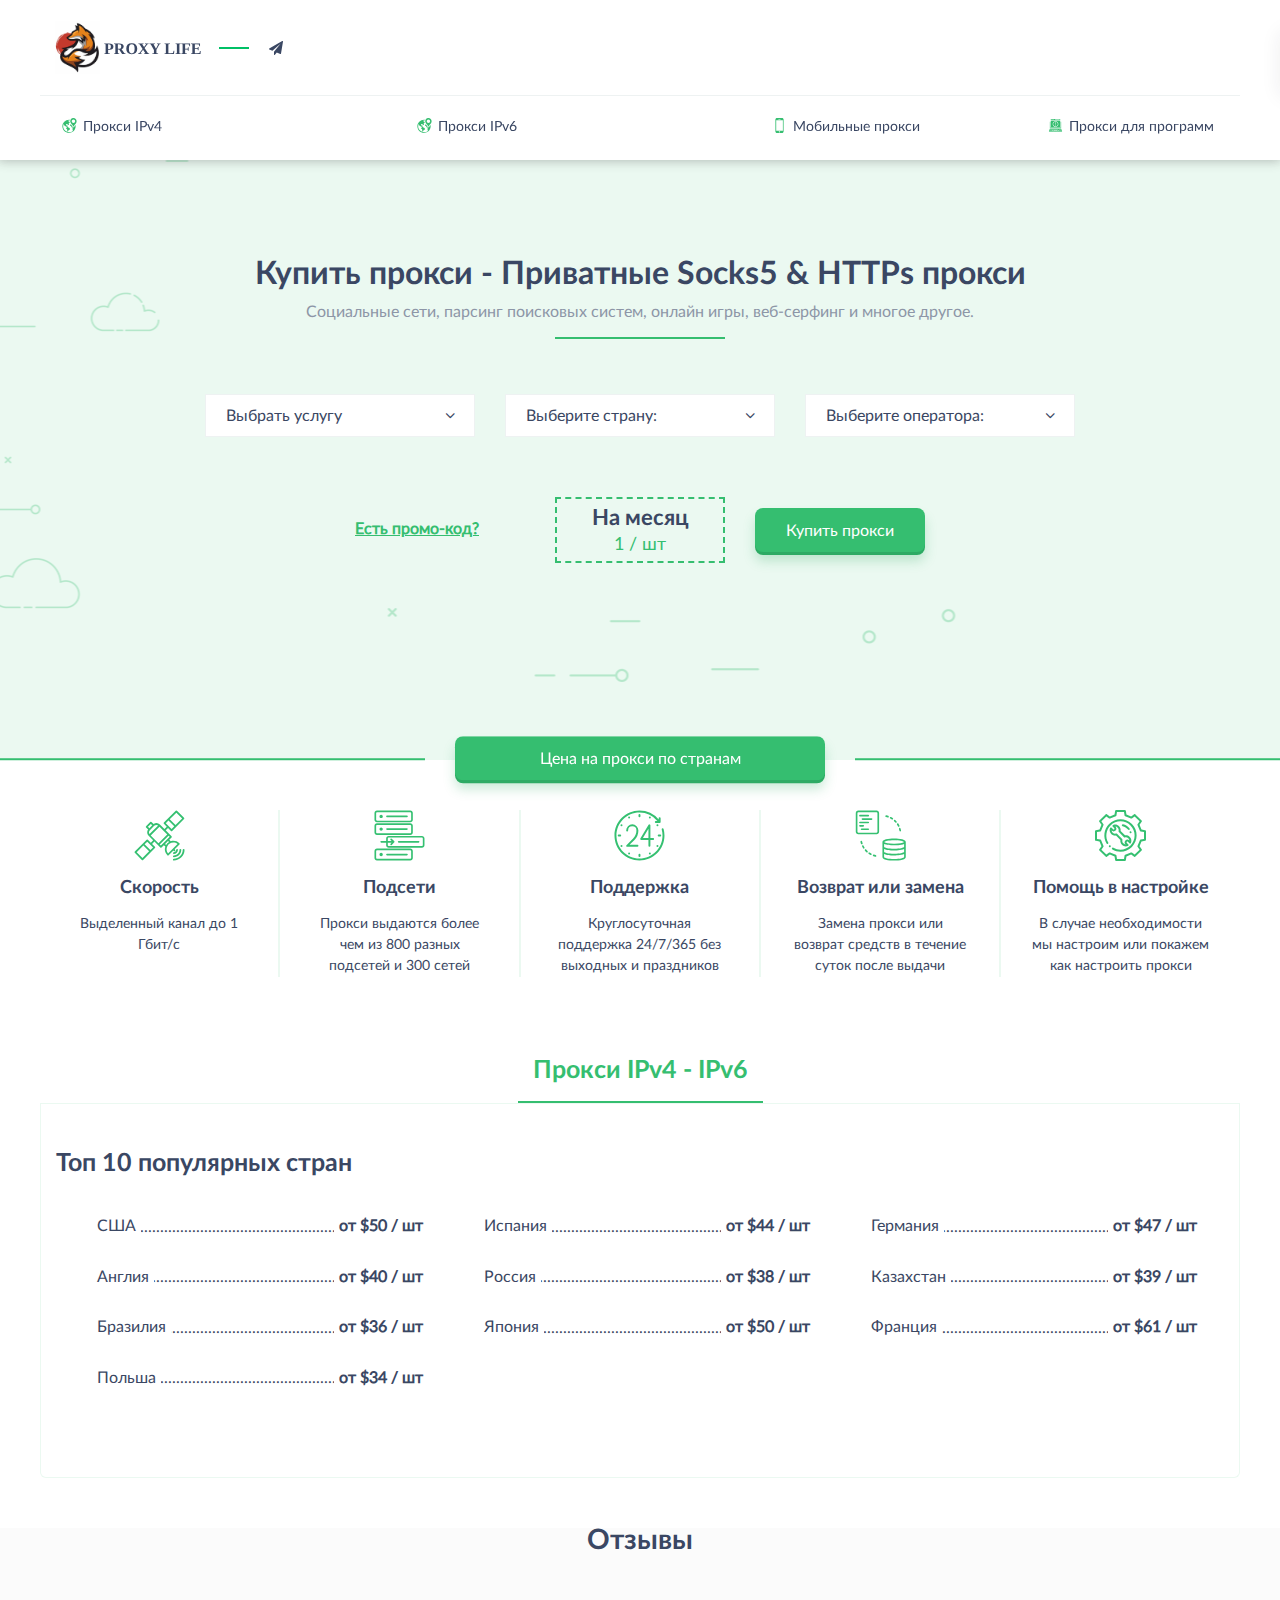
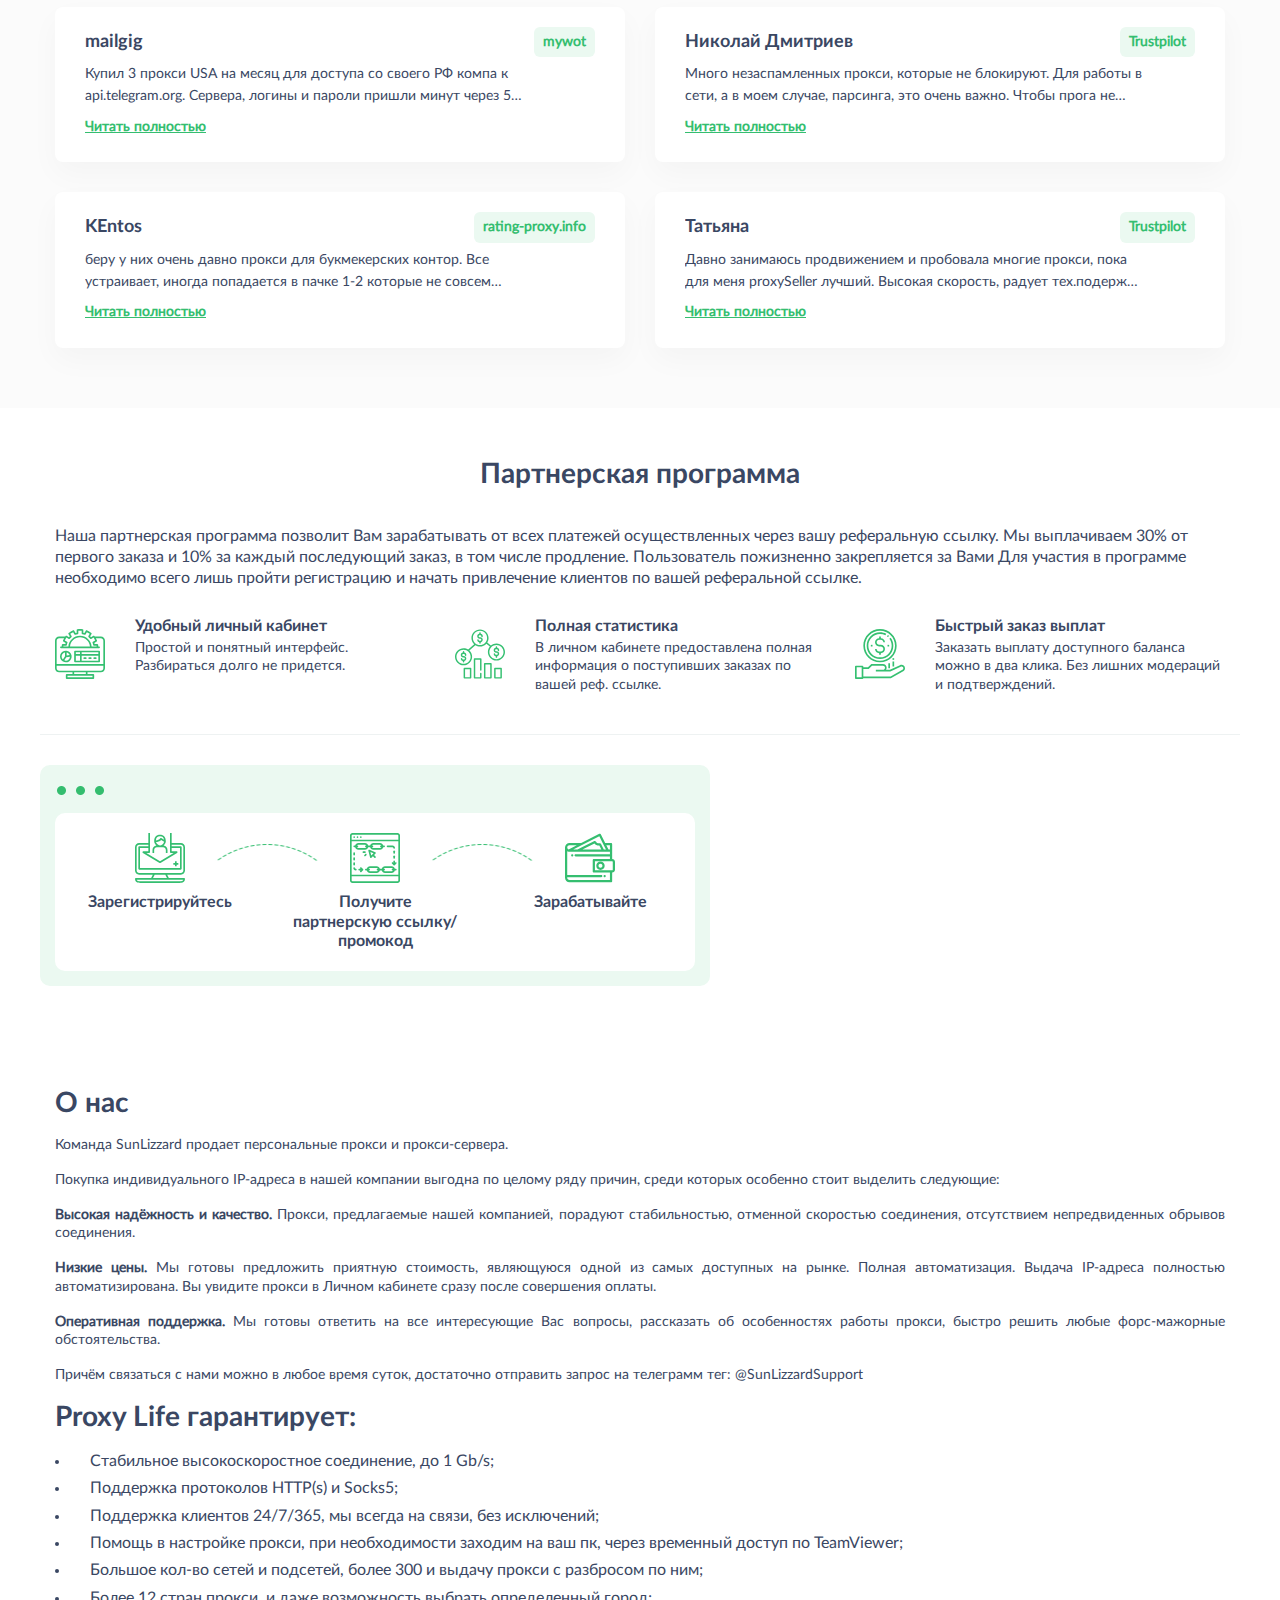
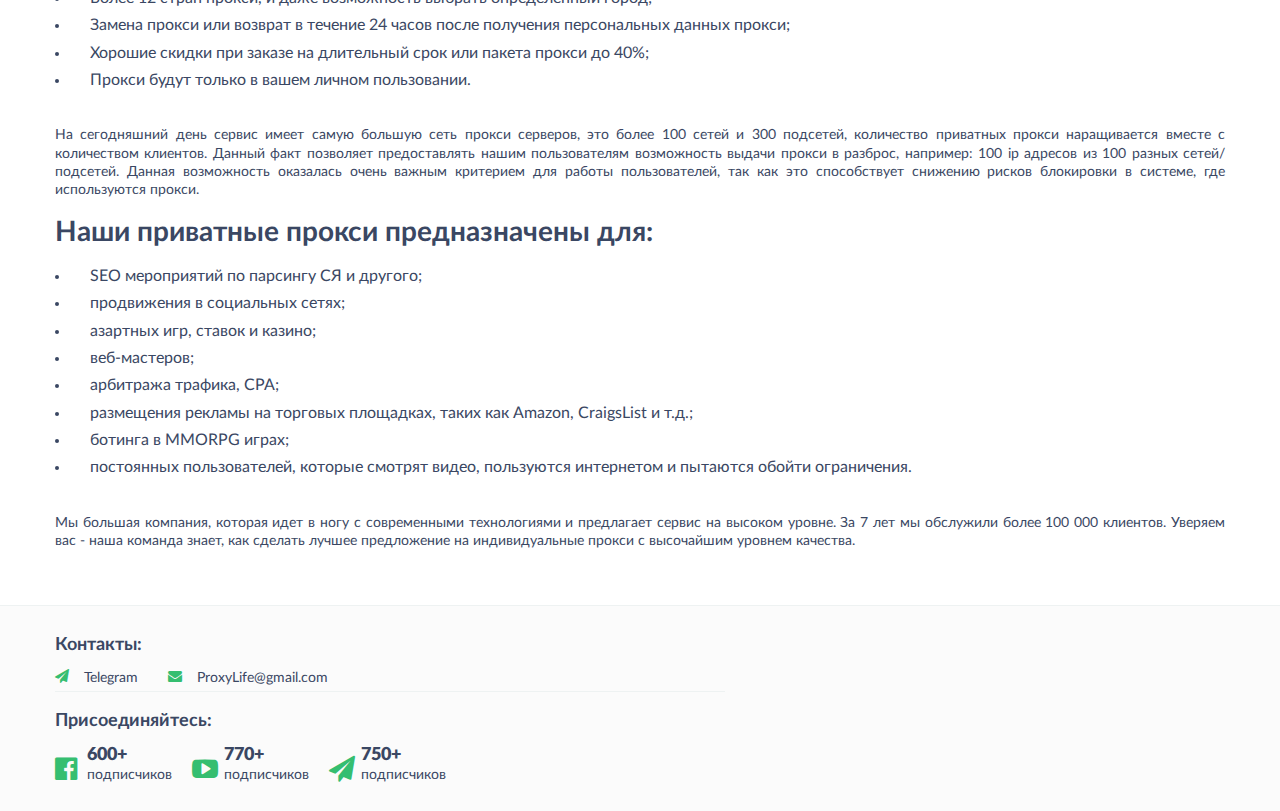
==== index.html @ 0d3d10ea "initial commit" ====
<!DOCTYPE html>
<html class="no-js bx-core bx-win bx-no-touch bx-no-retina bx-chrome" lang="ru">


<!-- Mirrored from proxylife.ml/ by HTTrack Website Copier/3.x [XR&CO'2014], Thu, 23 Feb 2023 14:27:53 GMT -->
<!-- Added by HTTrack --><meta http-equiv="content-type" content="text/html;charset=UTF-8" /><!-- /Added by HTTrack -->
<head>
    <meta charset="UTF-8" />
    <title>Proxy Life</title>
    <!-- Bootstrap v3.3.4 Grid Styles -->
    <style>
        html {
            font-family: sans-serif;
            -ms-text-size-adjust: 100%;
            -webkit-text-size-adjust: 100%
        }

        body {
            margin: 0
        }

        article,
        aside,
        details,
        figcaption,
        figure,
        footer,
        header,
        hgroup,
        main,
        menu,
        nav,
        section,
        summary {
            display: block
        }

        audio,
        canvas,
        progress,
        video {
            display: inline-block;
            vertical-align: baseline
        }

        audio:not([controls]) {
            display: none;
            height: 0
        }

        [hidden],
        template {
            display: none
        }

        a {
            background-color: transparent
        }

        a:active,
        a:hover {
            outline: 0
        }

        abbr[title] {
            border-bottom: 1px dotted
        }

        b,
        strong {
            font-weight: 700
        }

        dfn {
            font-style: italic
        }

        h1 {
            font-size: 2em;
            margin: .67em 0
        }

        mark {
            background: #ff0;
            color: #000
        }

        small {
            font-size: 80%
        }

        sub,
        sup {
            font-size: 75%;
            line-height: 0;
            position: relative;
            vertical-align: baseline
        }

        sup {
            top: -.5em
        }

        sub {
            bottom: -.25em
        }

        img {
            border: 0
        }

        svg:not(:root) {
            overflow: hidden
        }

        figure {
            margin: 1em 40px
        }

        hr {
            -moz-box-sizing: content-box;
            -webkit-box-sizing: content-box;
            box-sizing: content-box;
            height: 0
        }

        pre {
            overflow: auto
        }

        code,
        kbd,
        pre,
        samp {
            font-family: monospace, monospace;
            font-size: 1em
        }

        button,
        input,
        optgroup,
        select,
        textarea {
            color: inherit;
            font: inherit;
            margin: 0
        }

        button {
            overflow: visible
        }

        button,
        select {
            text-transform: none
        }

        button,
        html input[type=button],
        input[type=reset],
        input[type=submit] {
            -webkit-appearance: button;
            cursor: pointer
        }

        button[disabled],
        html input[disabled] {
            cursor: default
        }

        button::-moz-focus-inner,
        input::-moz-focus-inner {
            border: 0;
            padding: 0
        }

        input {
            line-height: normal
        }

        input[type=checkbox],
        input[type=radio] {
            -webkit-box-sizing: border-box;
            -moz-box-sizing: border-box;
            box-sizing: border-box;
            padding: 0
        }

        input[type=number]::-webkit-inner-spin-button,
        input[type=number]::-webkit-outer-spin-button {
            height: auto
        }

        input[type=search] {
            -webkit-appearance: textfield;
            -moz-box-sizing: content-box;
            -webkit-box-sizing: content-box;
            box-sizing: content-box
        }

        input[type=search]::-webkit-search-cancel-button,
        input[type=search]::-webkit-search-decoration {
            -webkit-appearance: none
        }

        fieldset {
            border: 1px solid silver;
            margin: 0 2px;
            padding: .35em .625em .75em
        }

        legend {
            border: 0;
            padding: 0
        }

        textarea {
            overflow: auto
        }

        optgroup {
            font-weight: 700
        }

        table {
            border-collapse: collapse;
            border-spacing: 0
        }

        td,
        th {
            padding: 0
        }

        * {
            -webkit-box-sizing: border-box;
            -moz-box-sizing: border-box;
            box-sizing: border-box
        }

        :after,
        :before {
            -webkit-box-sizing: border-box;
            -moz-box-sizing: border-box;
            box-sizing: border-box
        }

        html {
            font-size: 10px;
            -webkit-tap-highlight-color: transparent
        }

        body {
            font-family: "Helvetica Neue", Helvetica, Arial, sans-serif;
            font-size: 14px;
            line-height: 1.42857143;
            color: #333;
            background-color: #fff
        }

        button,
        input,
        select,
        textarea {
            font-family: inherit;
            font-size: inherit;
            line-height: inherit
        }

        a {
            color: #337ab7;
            text-decoration: none
        }

        a:focus,
        a:hover {
            color: #23527c;
            text-decoration: underline
        }

        a:focus {
            outline: thin dotted;
            outline: 5px auto -webkit-focus-ring-color;
            outline-offset: -2px
        }

        figure {
            margin: 0
        }

        img {
            vertical-align: middle
        }

        .img-responsive {
            display: block;
            max-width: 100%;
            height: auto
        }

        .img-rounded {
            border-radius: 6px
        }

        .img-thumbnail {
            padding: 4px;
            line-height: 1.42857143;
            background-color: #fff;
            border: 1px solid #ddd;
            border-radius: 4px;
            -webkit-transition: all .2s ease-in-out;
            -o-transition: all .2s ease-in-out;
            transition: all .2s ease-in-out;
            display: inline-block;
            max-width: 100%;
            height: auto
        }

        .img-circle {
            border-radius: 50%
        }

        hr {
            margin-top: 20px;
            margin-bottom: 20px;
            border: 0;
            border-top: 1px solid #eee
        }

        .sr-only {
            position: absolute;
            width: 1px;
            height: 1px;
            margin: -1px;
            padding: 0;
            overflow: hidden;
            clip: rect(0, 0, 0, 0);
            border: 0
        }

        .sr-only-focusable:active,
        .sr-only-focusable:focus {
            position: static;
            width: auto;
            height: auto;
            margin: 0;
            overflow: visible;
            clip: auto
        }

        [role=button] {
            cursor: pointer
        }

        .container {
            margin-right: auto;
            margin-left: auto;
            padding-left: 15px;
            padding-right: 15px
        }

        @media (min-width:768px) {
            .container {
                width: 750px
            }
        }

        @media (min-width:992px) {
            .container {
                width: 970px
            }
        }

        @media (min-width:1200px) {
            .container {
                width: 1170px
            }
        }

        .container-fluid {
            margin-right: auto;
            margin-left: auto;
            padding-left: 15px;
            padding-right: 15px
        }

        .row {
            margin-left: -15px;
            margin-right: -15px
        }

        .col-lg-1,
        .col-lg-10,
        .col-lg-11,
        .col-lg-12,
        .col-lg-2,
        .col-lg-3,
        .col-lg-4,
        .col-lg-5,
        .col-lg-6,
        .col-lg-7,
        .col-lg-8,
        .col-lg-9,
        .col-md-1,
        .col-md-10,
        .col-md-11,
        .col-md-12,
        .col-md-2,
        .col-md-3,
        .col-md-4,
        .col-md-5,
        .col-md-6,
        .col-md-7,
        .col-md-8,
        .col-md-9,
        .col-sm-1,
        .col-sm-10,
        .col-sm-11,
        .col-sm-12,
        .col-sm-2,
        .col-sm-3,
        .col-sm-4,
        .col-sm-5,
        .col-sm-6,
        .col-sm-7,
        .col-sm-8,
        .col-sm-9,
        .col-xs-1,
        .col-xs-10,
        .col-xs-11,
        .col-xs-12,
        .col-xs-2,
        .col-xs-3,
        .col-xs-4,
        .col-xs-5,
        .col-xs-6,
        .col-xs-7,
        .col-xs-8,
        .col-xs-9 {
            position: relative;
            min-height: 1px;
            padding-left: 15px;
            padding-right: 15px
        }

        .col-xs-1,
        .col-xs-10,
        .col-xs-11,
        .col-xs-12,
        .col-xs-2,
        .col-xs-3,
        .col-xs-4,
        .col-xs-5,
        .col-xs-6,
        .col-xs-7,
        .col-xs-8,
        .col-xs-9 {
            float: left
        }

        .col-xs-12 {
            width: 100%
        }

        .col-xs-11 {
            width: 91.66666667%
        }

        .col-xs-10 {
            width: 83.33333333%
        }

        .col-xs-9 {
            width: 75%
        }

        .col-xs-8 {
            width: 66.66666667%
        }

        .col-xs-7 {
            width: 58.33333333%
        }

        .col-xs-6 {
            width: 50%
        }

        .col-xs-5 {
            width: 41.66666667%
        }

        .col-xs-4 {
            width: 33.33333333%
        }

        .col-xs-3 {
            width: 25%
        }

        .col-xs-2 {
            width: 16.66666667%
        }

        .col-xs-1 {
            width: 8.33333333%
        }

        .col-xs-pull-12 {
            right: 100%
        }

        .col-xs-pull-11 {
            right: 91.66666667%
        }

        .col-xs-pull-10 {
            right: 83.33333333%
        }

        .col-xs-pull-9 {
            right: 75%
        }

        .col-xs-pull-8 {
            right: 66.66666667%
        }

        .col-xs-pull-7 {
            right: 58.33333333%
        }

        .col-xs-pull-6 {
            right: 50%
        }

        .col-xs-pull-5 {
            right: 41.66666667%
        }

        .col-xs-pull-4 {
            right: 33.33333333%
        }

        .col-xs-pull-3 {
            right: 25%
        }

        .col-xs-pull-2 {
            right: 16.66666667%
        }

        .col-xs-pull-1 {
            right: 8.33333333%
        }

        .col-xs-pull-0 {
            right: auto
        }

        .col-xs-push-12 {
            left: 100%
        }

        .col-xs-push-11 {
            left: 91.66666667%
        }

        .col-xs-push-10 {
            left: 83.33333333%
        }

        .col-xs-push-9 {
            left: 75%
        }

        .col-xs-push-8 {
            left: 66.66666667%
        }

        .col-xs-push-7 {
            left: 58.33333333%
        }

        .col-xs-push-6 {
            left: 50%
        }

        .col-xs-push-5 {
            left: 41.66666667%
        }

        .col-xs-push-4 {
            left: 33.33333333%
        }

        .col-xs-push-3 {
            left: 25%
        }

        .col-xs-push-2 {
            left: 16.66666667%
        }

        .col-xs-push-1 {
            left: 8.33333333%
        }

        .col-xs-push-0 {
            left: auto
        }

        .col-xs-offset-12 {
            margin-left: 100%
        }

        .col-xs-offset-11 {
            margin-left: 91.66666667%
        }

        .col-xs-offset-10 {
            margin-left: 83.33333333%
        }

        .col-xs-offset-9 {
            margin-left: 75%
        }

        .col-xs-offset-8 {
            margin-left: 66.66666667%
        }

        .col-xs-offset-7 {
            margin-left: 58.33333333%
        }

        .col-xs-offset-6 {
            margin-left: 50%
        }

        .col-xs-offset-5 {
            margin-left: 41.66666667%
        }

        .col-xs-offset-4 {
            margin-left: 33.33333333%
        }

        .col-xs-offset-3 {
            margin-left: 25%
        }

        .col-xs-offset-2 {
            margin-left: 16.66666667%
        }

        .col-xs-offset-1 {
            margin-left: 8.33333333%
        }

        .col-xs-offset-0 {
            margin-left: 0
        }

        @media (min-width:768px) {

            .col-sm-1,
            .col-sm-10,
            .col-sm-11,
            .col-sm-12,
            .col-sm-2,
            .col-sm-3,
            .col-sm-4,
            .col-sm-5,
            .col-sm-6,
            .col-sm-7,
            .col-sm-8,
            .col-sm-9 {
                float: left
            }

            .col-sm-12 {
                width: 100%
            }

            .col-sm-11 {
                width: 91.66666667%
            }

            .col-sm-10 {
                width: 83.33333333%
            }

            .col-sm-9 {
                width: 75%
            }

            .col-sm-8 {
                width: 66.66666667%
            }

            .col-sm-7 {
                width: 58.33333333%
            }

            .col-sm-6 {
                width: 50%
            }

            .col-sm-5 {
                width: 41.66666667%
            }

            .col-sm-4 {
                width: 33.33333333%
            }

            .col-sm-3 {
                width: 25%
            }

            .col-sm-2 {
                width: 16.66666667%
            }

            .col-sm-1 {
                width: 8.33333333%
            }

            .col-sm-pull-12 {
                right: 100%
            }

            .col-sm-pull-11 {
                right: 91.66666667%
            }

            .col-sm-pull-10 {
                right: 83.33333333%
            }

            .col-sm-pull-9 {
                right: 75%
            }

            .col-sm-pull-8 {
                right: 66.66666667%
            }

            .col-sm-pull-7 {
                right: 58.33333333%
            }

            .col-sm-pull-6 {
                right: 50%
            }

            .col-sm-pull-5 {
                right: 41.66666667%
            }

            .col-sm-pull-4 {
                right: 33.33333333%
            }

            .col-sm-pull-3 {
                right: 25%
            }

            .col-sm-pull-2 {
                right: 16.66666667%
            }

            .col-sm-pull-1 {
                right: 8.33333333%
            }

            .col-sm-pull-0 {
                right: auto
            }

            .col-sm-push-12 {
                left: 100%
            }

            .col-sm-push-11 {
                left: 91.66666667%
            }

            .col-sm-push-10 {
                left: 83.33333333%
            }

            .col-sm-push-9 {
                left: 75%
            }

            .col-sm-push-8 {
                left: 66.66666667%
            }

            .col-sm-push-7 {
                left: 58.33333333%
            }

            .col-sm-push-6 {
                left: 50%
            }

            .col-sm-push-5 {
                left: 41.66666667%
            }

            .col-sm-push-4 {
                left: 33.33333333%
            }

            .col-sm-push-3 {
                left: 25%
            }

            .col-sm-push-2 {
                left: 16.66666667%
            }

            .col-sm-push-1 {
                left: 8.33333333%
            }

            .col-sm-push-0 {
                left: auto
            }

            .col-sm-offset-12 {
                margin-left: 100%
            }

            .col-sm-offset-11 {
                margin-left: 91.66666667%
            }

            .col-sm-offset-10 {
                margin-left: 83.33333333%
            }

            .col-sm-offset-9 {
                margin-left: 75%
            }

            .col-sm-offset-8 {
                margin-left: 66.66666667%
            }

            .col-sm-offset-7 {
                margin-left: 58.33333333%
            }

            .col-sm-offset-6 {
                margin-left: 50%
            }

            .col-sm-offset-5 {
                margin-left: 41.66666667%
            }

            .col-sm-offset-4 {
                margin-left: 33.33333333%
            }

            .col-sm-offset-3 {
                margin-left: 25%
            }

            .col-sm-offset-2 {
                margin-left: 16.66666667%
            }

            .col-sm-offset-1 {
                margin-left: 8.33333333%
            }

            .col-sm-offset-0 {
                margin-left: 0
            }
        }

        @media (min-width:992px) {

            .col-md-1,
            .col-md-10,
            .col-md-11,
            .col-md-12,
            .col-md-2,
            .col-md-3,
            .col-md-4,
            .col-md-5,
            .col-md-6,
            .col-md-7,
            .col-md-8,
            .col-md-9 {
                float: left
            }

            .col-md-12 {
                width: 100%
            }

            .col-md-11 {
                width: 91.66666667%
            }

            .col-md-10 {
                width: 83.33333333%
            }

            .col-md-9 {
                width: 75%
            }

            .col-md-8 {
                width: 66.66666667%
            }

            .col-md-7 {
                width: 58.33333333%
            }

            .col-md-6 {
                width: 50%
            }

            .col-md-5 {
                width: 41.66666667%
            }

            .col-md-4 {
                width: 33.33333333%
            }

            .col-md-3 {
                width: 25%
            }

            .col-md-2 {
                width: 16.66666667%
            }

            .col-md-1 {
                width: 8.33333333%
            }

            .col-md-pull-12 {
                right: 100%
            }

            .col-md-pull-11 {
                right: 91.66666667%
            }

            .col-md-pull-10 {
                right: 83.33333333%
            }

            .col-md-pull-9 {
                right: 75%
            }

            .col-md-pull-8 {
                right: 66.66666667%
            }

            .col-md-pull-7 {
                right: 58.33333333%
            }

            .col-md-pull-6 {
                right: 50%
            }

            .col-md-pull-5 {
                right: 41.66666667%
            }

            .col-md-pull-4 {
                right: 33.33333333%
            }

            .col-md-pull-3 {
                right: 25%
            }

            .col-md-pull-2 {
                right: 16.66666667%
            }

            .col-md-pull-1 {
                right: 8.33333333%
            }

            .col-md-pull-0 {
                right: auto
            }

            .col-md-push-12 {
                left: 100%
            }

            .col-md-push-11 {
                left: 91.66666667%
            }

            .col-md-push-10 {
                left: 83.33333333%
            }

            .col-md-push-9 {
                left: 75%
            }

            .col-md-push-8 {
                left: 66.66666667%
            }

            .col-md-push-7 {
                left: 58.33333333%
            }

            .col-md-push-6 {
                left: 50%
            }

            .col-md-push-5 {
                left: 41.66666667%
            }

            .col-md-push-4 {
                left: 33.33333333%
            }

            .col-md-push-3 {
                left: 25%
            }

            .col-md-push-2 {
                left: 16.66666667%
            }

            .col-md-push-1 {
                left: 8.33333333%
            }

            .col-md-push-0 {
                left: auto
            }

            .col-md-offset-12 {
                margin-left: 100%
            }

            .col-md-offset-11 {
                margin-left: 91.66666667%
            }

            .col-md-offset-10 {
                margin-left: 83.33333333%
            }

            .col-md-offset-9 {
                margin-left: 75%
            }

            .col-md-offset-8 {
                margin-left: 66.66666667%
            }

            .col-md-offset-7 {
                margin-left: 58.33333333%
            }

            .col-md-offset-6 {
                margin-left: 50%
            }

            .col-md-offset-5 {
                margin-left: 41.66666667%
            }

            .col-md-offset-4 {
                margin-left: 33.33333333%
            }

            .col-md-offset-3 {
                margin-left: 25%
            }

            .col-md-offset-2 {
                margin-left: 16.66666667%
            }

            .col-md-offset-1 {
                margin-left: 8.33333333%
            }

            .col-md-offset-0 {
                margin-left: 0
            }
        }

        @media (min-width:1200px) {

            .col-lg-1,
            .col-lg-10,
            .col-lg-11,
            .col-lg-12,
            .col-lg-2,
            .col-lg-3,
            .col-lg-4,
            .col-lg-5,
            .col-lg-6,
            .col-lg-7,
            .col-lg-8,
            .col-lg-9 {
                float: left
            }

            .col-lg-12 {
                width: 100%
            }

            .col-lg-11 {
                width: 91.66666667%
            }

            .col-lg-10 {
                width: 83.33333333%
            }

            .col-lg-9 {
                width: 75%
            }

            .col-lg-8 {
                width: 66.66666667%
            }

            .col-lg-7 {
                width: 58.33333333%
            }

            .col-lg-6 {
                width: 50%
            }

            .col-lg-5 {
                width: 41.66666667%
            }

            .col-lg-4 {
                width: 33.33333333%
            }

            .col-lg-3 {
                width: 25%
            }

            .col-lg-2 {
                width: 16.66666667%
            }

            .col-lg-1 {
                width: 8.33333333%
            }

            .col-lg-pull-12 {
                right: 100%
            }

            .col-lg-pull-11 {
                right: 91.66666667%
            }

            .col-lg-pull-10 {
                right: 83.33333333%
            }

            .col-lg-pull-9 {
                right: 75%
            }

            .col-lg-pull-8 {
                right: 66.66666667%
            }

            .col-lg-pull-7 {
                right: 58.33333333%
            }

            .col-lg-pull-6 {
                right: 50%
            }

            .col-lg-pull-5 {
                right: 41.66666667%
            }

            .col-lg-pull-4 {
                right: 33.33333333%
            }

            .col-lg-pull-3 {
                right: 25%
            }

            .col-lg-pull-2 {
                right: 16.66666667%
            }

            .col-lg-pull-1 {
                right: 8.33333333%
            }

            .col-lg-pull-0 {
                right: auto
            }

            .col-lg-push-12 {
                left: 100%
            }

            .col-lg-push-11 {
                left: 91.66666667%
            }

            .col-lg-push-10 {
                left: 83.33333333%
            }

            .col-lg-push-9 {
                left: 75%
            }

            .col-lg-push-8 {
                left: 66.66666667%
            }

            .col-lg-push-7 {
                left: 58.33333333%
            }

            .col-lg-push-6 {
                left: 50%
            }

            .col-lg-push-5 {
                left: 41.66666667%
            }

            .col-lg-push-4 {
                left: 33.33333333%
            }

            .col-lg-push-3 {
                left: 25%
            }

            .col-lg-push-2 {
                left: 16.66666667%
            }

            .col-lg-push-1 {
                left: 8.33333333%
            }

            .col-lg-push-0 {
                left: auto
            }

            .col-lg-offset-12 {
                margin-left: 100%
            }

            .col-lg-offset-11 {
                margin-left: 91.66666667%
            }

            .col-lg-offset-10 {
                margin-left: 83.33333333%
            }

            .col-lg-offset-9 {
                margin-left: 75%
            }

            .col-lg-offset-8 {
                margin-left: 66.66666667%
            }

            .col-lg-offset-7 {
                margin-left: 58.33333333%
            }

            .col-lg-offset-6 {
                margin-left: 50%
            }

            .col-lg-offset-5 {
                margin-left: 41.66666667%
            }

            .col-lg-offset-4 {
                margin-left: 33.33333333%
            }

            .col-lg-offset-3 {
                margin-left: 25%
            }

            .col-lg-offset-2 {
                margin-left: 16.66666667%
            }

            .col-lg-offset-1 {
                margin-left: 8.33333333%
            }

            .col-lg-offset-0 {
                margin-left: 0
            }
        }

        .clearfix:after,
        .clearfix:before,
        .container-fluid:after,
        .container-fluid:before,
        .container:after,
        .container:before,
        .row:after,
        .row:before {
            content: " ";
            display: table
        }

        .clearfix:after,
        .container-fluid:after,
        .container:after,
        .row:after {
            clear: both
        }

        .center-block {
            display: block;
            margin-left: auto;
            margin-right: auto
        }

        .pull-right {
            float: right !important
        }

        .pull-left {
            float: left !important
        }

        .hide {
            display: none !important
        }

        .show {
            display: block !important
        }

        .invisible {
            visibility: hidden
        }

        .text-hide {
            font: 0/0 a;
            color: transparent;
            text-shadow: none;
            background-color: transparent;
            border: 0
        }

        .hidden {
            display: none !important
        }

        .affix {
            position: fixed
        }

        .visible-lg,
        .visible-md,
        .visible-sm,
        .visible-xs {
            display: none !important
        }

        .visible-lg-block,
        .visible-lg-inline,
        .visible-lg-inline-block,
        .visible-md-block,
        .visible-md-inline,
        .visible-md-inline-block,
        .visible-sm-block,
        .visible-sm-inline,
        .visible-sm-inline-block,
        .visible-xs-block,
        .visible-xs-inline,
        .visible-xs-inline-block {
            display: none !important
        }

        @media (max-width:767px) {
            .visible-xs {
                display: block !important
            }

            table.visible-xs {
                display: table
            }

            tr.visible-xs {
                display: table-row !important
            }

            td.visible-xs,
            th.visible-xs {
                display: table-cell !important
            }

            .visible-xs-block {
                display: block !important
            }

            .visible-xs-inline {
                display: inline !important
            }

            .visible-xs-inline-block {
                display: inline-block !important
            }
        }

        @media (min-width:768px) and (max-width:991px) {
            .visible-sm {
                display: block !important
            }

            table.visible-sm {
                display: table
            }

            tr.visible-sm {
                display: table-row !important
            }

            td.visible-sm,
            th.visible-sm {
                display: table-cell !important
            }

            .visible-sm-block {
                display: block !important
            }

            .visible-sm-inline {
                display: inline !important
            }

            .visible-sm-inline-block {
                display: inline-block !important
            }
        }

        @media (min-width:992px) and (max-width:1199px) {
            .visible-md {
                display: block !important
            }

            table.visible-md {
                display: table
            }

            tr.visible-md {
                display: table-row !important
            }

            td.visible-md,
            th.visible-md {
                display: table-cell !important
            }

            .visible-md-block {
                display: block !important
            }

            .visible-md-inline {
                display: inline !important
            }

            .visible-md-inline-block {
                display: inline-block !important
            }
        }

        @media (min-width:1200px) {
            .visible-lg {
                display: block !important
            }

            table.visible-lg {
                display: table
            }

            tr.visible-lg {
                display: table-row !important
            }

            td.visible-lg,
            th.visible-lg {
                display: table-cell !important
            }
        }

        @media (min-width:1200px) {
            .visible-lg-block {
                display: block !important
            }
        }

        @media (min-width:1200px) {
            .visible-lg-inline {
                display: inline !important
            }
        }

        @media (min-width:1200px) {
            .visible-lg-inline-block {
                display: inline-block !important
            }
        }

        @media (max-width:767px) {
            .hidden-xs {
                display: none !important
            }
        }

        @media (min-width:768px) and (max-width:991px) {
            .hidden-sm {
                display: none !important
            }
        }

        @media (min-width:992px) and (max-width:1199px) {
            .hidden-md {
                display: none !important
            }
        }

        @media (min-width:1200px) {
            .hidden-lg {
                display: none !important
            }
        }

        .visible-print {
            display: none !important
        }

        @media print {
            .visible-print {
                display: block !important
            }

            table.visible-print {
                display: table
            }

            tr.visible-print {
                display: table-row !important
            }

            td.visible-print,
            th.visible-print {
                display: table-cell !important
            }
        }

        .visible-print-block {
            display: none !important
        }

        @media print {
            .visible-print-block {
                display: block !important
            }
        }

        .visible-print-inline {
            display: none !important
        }

        @media print {
            .visible-print-inline {
                display: inline !important
            }
        }

        .visible-print-inline-block {
            display: none !important
        }

        @media print {
            .visible-print-inline-block {
                display: inline-block !important
            }
        }

        @media print {
            .hidden-print {
                display: none !important
            }
        }
    </style>
    <!-- Header CSS (First Sections of Website: paste after release from header.min.css here) -->
    <!--
	<style>html .loader{background:#fff;bottom:0;height:100%;left:0;position:fixed;right:0;top:0;width:100%;z-index:9999}html .loader .loader_inner{background-size:cover;background-repeat:no-repeat;background-position:center center;background-color:#fff;height:60px;width:60px;margin-top:-30px;margin-left:-30px;left:50%;top:50%;position:absolute}</style>
	-->
    <!-- Load CSS, CSS Localstorage & WebFonts Main Function -->
    <meta name="robots" content="index, follow">
    <meta name="keywords" content="прокси">
    <meta name="description" content="Компания Proxy Life предлагает возможность купить прокси для ваших целей. Приватные прокси не имеют ограничений по трафику и поддерживает канал скорости 1 Гбит / с, подключение по протоколам Socks5 и HTTP(s), а также возможность аутентификации по лог">
    <script async src="../www.googletagmanager.com/gtm2fe1.js?id=GTM-NR4FPRX"></script>
    <script type="text/javascript" data-skip-moving="true">
        (function(w, d, n) {
            var cl = "bx-core";
            var ht = d.documentElement;
            var htc = ht ? ht.className : undefined;
            if (htc === undefined || htc.indexOf(cl) !== -1) {
                return;
            }
            var ua = n.userAgent;
            if (/(iPad;)|(iPhone;)/i.test(ua)) {
                cl += " bx-ios";
            } else if (/Windows/i.test(ua)) {
                cl += ' bx-win';
            } else if (/Macintosh/i.test(ua)) {
                cl += " bx-mac";
            } else if (/Linux/i.test(ua) && !/Android/i.test(ua)) {
                cl += " bx-linux";
            } else if (/Android/i.test(ua)) {
                cl += " bx-android";
            }
            cl += (/(ipad|iphone|android|mobile|touch)/i.test(ua) ? " bx-touch" : " bx-no-touch");
            cl += w.devicePixelRatio && w.devicePixelRatio >= 2 ? " bx-retina" : " bx-no-retina";
            var ieVersion = -1;
            if (/AppleWebKit/.test(ua)) {
                cl += " bx-chrome";
            } else if ((ieVersion = getIeVersion()) > 0) {
                cl += " bx-ie bx-ie" + ieVersion;
                if (ieVersion > 7 && ieVersion < 10 && !isDoctype()) {
                    cl += " bx-quirks";
                }
            } else if (/Opera/.test(ua)) {
                cl += " bx-opera";
            } else if (/Gecko/.test(ua)) {
                cl += " bx-firefox";
            }
            ht.className = htc ? htc + " " + cl : cl;

            function isDoctype() {
                if (d.compatMode) {
                    return d.compatMode == "CSS1Compat";
                }
                return d.documentElement && d.documentElement.clientHeight;
            }

            function getIeVersion() {
                if (/Opera/i.test(ua) || /Webkit/i.test(ua) || /Firefox/i.test(ua) || /Chrome/i.test(ua)) {
                    return -1;
                }
                var rv = -1;
                if (!!(w.MSStream) && !(w.ActiveXObject) && ("ActiveXObject" in w)) {
                    rv = 11;
                } else if (!!d.documentMode && d.documentMode >= 10) {
                    rv = 10;
                } else if (!!d.documentMode && d.documentMode >= 9) {
                    rv = 9;
                } else if (d.attachEvent && !/Opera/.test(ua)) {
                    rv = 8;
                }
                if (rv == -1 || rv == 8) {
                    var re;
                    if (n.appName == "Microsoft Internet Explorer") {
                        re = new RegExp("MSIE ([0-9]+[\.0-9]*)");
                        if (re.exec(ua) != null) {
                            rv = parseFloat(RegExp.$1);
                        }
                    } else if (n.appName == "Netscape") {
                        rv = 11;
                        re = new RegExp("Trident/.*rv:([0-9]+[\.0-9]*)");
                        if (re.exec(ua) != null) {
                            rv = parseFloat(RegExp.$1);
                        }
                    }
                }
                return rv;
            }
        })(window, document, navigator);
    </script>
    <link href="css/ui.design-tokens.min.css" type="text/css" rel="stylesheet">
    <link href="css/template_addbc4e4475238ae01c8bef789acd89e_v1.css" type="text/css" data-template-style="true" rel="stylesheet">
    <link href="css/popup.min.css" type="text/css" data-template-style="true" rel="stylesheet">
    <meta http-equiv="X-UA-Compatible" content="IE=edge">
    <meta name="viewport" content="width=device-width, initial-scale=1.0, minimum-scale=1.0, maximum-scale=1.0, user-scalable=no">
    <link rel="shortcut icon" href="favicon.ico" type="image/x-icon">
    <link rel="apple-touch-icon" href="images/apple-touch-icon.png">
    <link rel="apple-touch-icon" sizes="72x72" href="images/apple-touch-icon-72x72.png">
    <link rel="apple-touch-icon" sizes="114x114" href="images/apple-touch-icon-114x114.png">
    <meta property="og:image" content="fonts/8aeade7cf73ff3e42dd17f4617ce4018.svg">
</head>

<body>
    <div class="loader">
        <div class="loader_inner"></div>
    </div>
    <!-- header -->



    <div canvas="container" data-sticky-container>
        <div class="off-canvas-wrap"></div>
        <header id="header" class="header ipv6_proxy ">
            <div class="container">
                <div class="row header__top">
                    <div class="header_logo">
                        <a href="index.html" class="logo">
                            <i>
                                <img src="fonts/8aeade7cf73ff3e42dd17f4617ce4018.svg" alt="Прокси селлер">
                            </i>
                        </a>
                    </div>
                    <div class="header__social">
                        <div class="header__social-divider">
                        </div>
                        <div class="header__social-items">

                            <div id="bx_3218110189_1642" class="header__social-item"><a href="https://t.me/proxylife_support" target="_blank"><i><i class="fa fa-paper-plane"></i></i></a></div>
                        </div>
                    </div>
                    <div class="header_nav_wrap">
                        <nav class="header_nav">
                         
                        </nav>

                    </div>
                </div>
                <div class="header__level2 sticky" data-sticky-for="1199" data-margin-top="-15" data-sticky-class="is-sticky">
                    <nav class="header__level2-nav">
                        <ul>
                            <li>
                                <img src="fonts/2c0213ab2c3454f73adb50991b558356.svg">
                                Прокси IPv4 </i>
</li>
<li>
                                <div class="header__level2-nav-drop-decor">
                                    <img src="images/main-color-tab-decor.png" alt>
                                </div>
                                <div class="header__level2-nav-drop proxy">
                                    <div class="header__level2-nav-tabs-item-wrap">
                                        <div class="header__level2-nav-tabs-item active">
                                            Европа <i class="fa fa-angle-right"></i>
                                        </div>
                                        <div class="header__level2-nav-tabs-item ">
                                            Азия <i class="fa fa-angle-right"></i>
                                        </div>
                                        <div class="header__level2-nav-tabs-item ">
                                            Африка <i class="fa fa-angle-right"></i>
                                        </div>
                                        <div class="header__level2-nav-tabs-item ">
                                            Северная Америка <i class="fa fa-angle-right"></i>
                                        </div>
                                        <div class="header__level2-nav-tabs-item ">
                                            Южная Америка <i class="fa fa-angle-right"></i>
                                        </div>
                                        <div class="header__level2-nav-tabs-item ">
                                            Австралия и Океания <i class="fa fa-angle-right"></i>
                                        </div>
                                    </div>
                                    <div class="header__level2-nav-tabs-inner">
                                        <ul class="tabs-wrap active">
                                            <li>
                                                <a href="austrian-proxy/index.html"><i style="background: url(%27fonts/0sh26e6orv4ob2gsgamkuw5icx0um3by.html) no-repeat center;"></i> Австрия</a>
                                            </li>
                                            <li>
                                                <a href="belarus-proxy/index.html"><i style="background: url(%27fonts/a2a24b026166821101654dcd597a6c62.html) no-repeat center;"></i> Беларусь</a>
                                            </li>
                                            <li>
                                                <a href="belgium-proxy/index.html"><i style="background: url(%27fonts/0l4l6gg8gwzw0rb55a7gsuhlv0h212sv.html) no-repeat center;"></i> Бельгия</a>
                                            </li>
                                            <li>
                                                <a href="bulgarian-proxy/index.html"><i style="background: url(%27fonts/7ba21c425387e42a48e0bbe23ca670ca.html) no-repeat center;"></i> Болгария</a>
                                            </li>
                                            <li>
                                                <a href="cyprus-proxy/index.html"><i style="background: url(%27fonts/ybuvy5zbym5lk0rwljuc4lh6teb4tsip.html) no-repeat center;"></i> Кипр</a>
                                            </li>
                                            <li>
                                                <a href="czech-proxy/index.html"><i style="background: url(%27fonts/zx6u3y2xjety89nfed5452wqr6bo377c.html) no-repeat center;"></i> Чехия</a>
                                            </li>
                                            <li>
                                                <a href="england-proxy/index.html"><i style="background: url(%27fonts/5e42f860ec475ed11b34e2eea4311005.html) no-repeat center;"></i> Англия</a>
                                            </li>
                                            <li>
                                                <a href="finland-proxy/index.html"><i style="background: url(%27fonts/grri528m63qd2shpgrdylbgyn56iwfiv.html) no-repeat center;"></i> Финляндия</a>
                                            </li>
                                            <li>
                                                <a href="france-proxy/index.html"><i style="background: url(%27fonts/wnafi606b47lp128l5viwdhlan4qppub.html) no-repeat center;"></i> Франция</a>
                                            </li>
                                            <li>
                                                <a href="german-proxy/index.html"><i style="background: url(%27fonts/1d1e75892263042a6f9735df7924a558.html) no-repeat center;"></i> Германия</a>
                                            </li>
                                            <li>
                                                <a href="hungary-proxy/index.html"><i style="background: url(%27fonts/orhez0gxmggi2g2v3awcbir6yw160ebk.html) no-repeat center;"></i> Венгрия</a>
                                            </li>
                                            <li>
                                                <a href="italy-proxy/index.html"><i style="background: url(%27fonts/dedf40e2192fb70d03aac7fab89bd252.html) no-repeat center;"></i> Италия</a>
                                            </li>
                                            <li>
                                                <a href="latvian-proxy/index.html"><i style="background: url(%27fonts/6nvjmu1syys8pedc95mzjxuj27f72r28.html) no-repeat center;"></i> Латвия</a>
                                            </li>
                                            <li>
                                                <a href="lithuania-proxy/index.html"><i style="background: url(%27fonts/2d61bb22e1232eb990aae9b0c8f9c5a1.html) no-repeat center;"></i> Литва</a>
                                            </li>
                                            <li>
                                                <a href="macedonian-proxy/index.html"><i style="background: url(%27fonts/28q4wq176f4o74l1zys7j23yuwkn7pfy.html) no-repeat center;"></i> Македония</a>
                                            </li>
                                            <li>
                                                <a href="netherlands-proxy/index.html"><i style="background: url(%27fonts/f3af6d20e22815ac8e212c6e3e6b95c7.html) no-repeat center;"></i> Нидерланды</a>
                                            </li>
                                            <li>
                                                <a href="norway-proxy/index.html"><i style="background: url(%27fonts/emhe1efsvgy3gruvwbyt3mxdq96lwbgh.html) no-repeat center;"></i> Норвегия</a>
                                            </li>
                                            <li>
                                                <a href="poland-proxy/index.html"><i style="background: url(%27fonts/08010f8913a33d43b2a525245cd046ff.html) no-repeat center;"></i> Польша</a>
                                            </li>
                                            <li>
                                                <a href="portugal-proxy/index.html"><i style="background: url(%27fonts/etp4s56oszzo28qm67kxfvneznxbfgfn.html) no-repeat center;"></i> Португалия</a>
                                            </li>
                                            <li>
                                                <a href="romanian-proxy/index.html"><i style="background: url(%27fonts/hpkkdk74xtby9r0n1jjn727agldvvtz0.html) no-repeat center;"></i> Румыния</a>
                                            </li>
                                            <li>
                                                <a href="russian-proxy/index.html"><i style="background: url(%27fonts/i2svl7442xtmqgvic4ggh7gwlhkb7e7t.html) no-repeat center;"></i> Россия</a>
                                            </li>
                                            <li>
                                                <a href="serbian-proxy/index.html"><i style="background: url(%27fonts/dh4l8k4a7p7479pgydx2scc9vwzmclf2.html) no-repeat center;"></i> Сербия</a>
                                            </li>
                                            <li>
                                                <a href="israel-proxy/index.html"><i style="background: url(%27fonts/98orw2lf1h9jnzqffbyfbu3hezc6sgw7.html) no-repeat center;"></i> Израиль</a>
                                            </li>
                                            <li>
                                                <a href="slovakia-proxy/index.html"><i style="background: url(%27fonts/ynh11muh4j198e0ovrhlgib1hrkucixv.html) no-repeat center;"></i> Словакия</a>
                                            </li>
                                            <li>
                                                <a href="spanish-proxy/index.html"><i style="background: url(%27fonts/znq3c84qz7mnnl3ncvfi795qhmvsufj5.html) no-repeat center;"></i> Испания</a>
                                            </li>
                                            <li>
                                                <a href="sweden-proxy/index.html"><i style="background: url(%27fonts/d781950a046feda1aba7ee588867bd11.html) no-repeat center;"></i> Швеция</a>
                                            </li>
                                            <li>
                                                <a href="switzerland-proxy/index.html"><i style="background: url(%27fonts/j7myozdo0mwztykr7clkfeaf34cznorw.html) no-repeat center;"></i> Швейцария</a>
                                            </li>
                                        </ul>
                                        <ul class="tabs-wrap ">
                                            <li>
                                                <a href="bangladesh-proxy/index.html"><i style="background: url(%27fonts/i2r8yobkvmvpnsww8ih1s2j60uz2x1x0.html) no-repeat center;"></i> Бангладеш</a>
                                            </li>
                                            <li>
                                                <a href="cambodian-proxy/index.html"><i style="background: url(%27fonts/gbtp6bp08g9rf33c2xordrmidf7bytvm.html) no-repeat center;"></i> Камбоджа</a>
                                            </li>
                                            <li>
                                                <a href="chinese-proxy/index.html"><i style="background: url(%27fonts/2f145f858f5c5ca5a4ee946df0936382.html) no-repeat center;"></i> Китай</a>
                                            </li>
                                            <li>
                                                <a href="georgia-proxy/index.html"><i style="background: url(%27fonts/dmh1vo0vstr3oizgwd2zhjq8s31hndbg.html) no-repeat center;"></i> Грузия</a>
                                            </li>
                                            <li>
                                                <a href="indian-proxy/index.html"><i style="background: url(%27fonts/7154a58d5d2ef3e5790b4eea292c15e9.html) no-repeat center;"></i> Индия</a>
                                            </li>
                                            <li>
                                                <a href="indonesia-proxy/index.html"><i style="background: url(%27fonts/ssgftxkjcss03b6qsp2upcde3m670mfg.html) no-repeat center;"></i> Индонезия</a>
                                            </li>
                                            <li>
                                                <a href="iranian-proxy/index.html"><i style="background: url(%27fonts/7i4rsamnuiwf1ua1fmiz9lt3kxe8kas0.html) no-repeat center;"></i> Иран</a>
                                            </li>
                                            <li>
                                                <a href="japan-proxy/index.html"><i style="background: url(%27fonts/2thynrdwm0v8rycczst5u08t9667pw9p.html) no-repeat center;"></i> Япония</a>
                                            </li>
                                            <li>
                                                <a href="kazakhstan-proxy/index.html"><i style="background: url(%27fonts/c3e62d94d64d1ac1c57d26613988ec7a.html) no-repeat center;"></i> Казахстан</a>
                                            </li>
                                            <li>
                                                <a href="korean-proxy/index.html"><i style="background: url(%27fonts/b0m4ocoeqd9r1jqybhubjohx4nqdkhnv.html) no-repeat center;"></i> Южная Корея</a>
                                            </li>
                                            <li>
                                                <a href="malaysia-proxy/index.html"><i style="background: url(%27fonts/gr6hckd0q430734c1jvlnx2ej8063hgo.html) no-repeat center;"></i> Малайзия</a>
                                            </li>
                                            <li>
                                                <a href="singapore-proxy/index.html"><i style="background: url(%27fonts/l7wshwmpsyvq1sq3puicbseweozc78c0.html) no-repeat center;"></i> Сингапур</a>
                                            </li>
                                            <li>
                                                <a href="taiwan-proxy/index.html"><i style="background: url(%27fonts/lbm6zyjqz996batkht0ofi10soztf6nb.html) no-repeat center;"></i> Тайвань</a>
                                            </li>
                                            <li>
                                                <a href="thailand-proxy/index.html"><i style="background: url(%27fonts/xzim3cahsafewebc71maq7ufiw9961zl.html) no-repeat center;"></i> Таиланд</a>
                                            </li>
                                            <li>
                                                <a href="turkey-proxy/index.html"><i style="background: url(%27fonts/068db6e7abeb30d89f362b78f33ead74.html) no-repeat center;"></i> Турция</a>
                                            </li>
                                        </ul>
                                        <ul class="tabs-wrap ">
                                            <li>
                                                <a href="nigeria-proxy/index.html"><i style="background: url(%27fonts/v0nm6u5sk8yk2pnyfj18sfcmn9dowysc.html) no-repeat center;"></i> Нигерия</a>
                                            </li>
                                            <li>
                                                <a href="south-africa-proxy/index.html"><i style="background: url(%27fonts/o2yfxpqy6bcwu8g2z8xmu01mh5wdxz9a.html) no-repeat center;"></i> Южная Африка</a>
                                            </li>
                                        </ul>
                                        <ul class="tabs-wrap ">
                                            <li>
                                                <a href="canadian-proxy/index.html"><i style="background: url(%27fonts/5853c23ee320093957f18fe5729ca868.html) no-repeat center;"></i> Канада</a>
                                            </li>
                                            <li>
                                                <a href="mexican-proxy/index.html"><i style="background: url(%27fonts/qbicltzrhfw3j3s77frqhahd5xgnuyfc.html) no-repeat center;"></i> Мексика</a>
                                            </li>
                                            <li>
                                                <a href="usa-proxy/index.html"><i style="background: url(%27fonts/0f9bb7bc713086058e9232d4353e0c5c.html) no-repeat center;"></i> США</a>
                                            </li>
                                        </ul>
                                        <ul class="tabs-wrap ">
                                            <li>
                                                <a href="brazilian-proxy/index.html"><i style="background: url(%27fonts/e333arhnabzr9j35bh3b5cf591j07kcg.html) no-repeat center;"></i> Бразилия</a>
                                            </li>
                                            <li>
                                                <a href="venezuela-proxy/index.html"><i style="background: url(%27fonts/p5ux52mqjaiftj22w42qz6ee889v5c3l.html) no-repeat center;"></i> Венесуэла</a>
                                            </li>
                                        </ul>
                                        <ul class="tabs-wrap ">
                                            <li>
                                                <a href="australian-proxy/index.html"><i style="background: url(%27fonts/9b114a475d7b4170892d684b7d013cd0.html) no-repeat center;"></i> Австралия</a>
                                            </li>
                                        </ul>
                                    </div>
                                </div>
                            </li>
                           <li>
                                <img src="fonts/a72afaf480080937a33bf814bb8ed6ba.svg">
                                Прокси IPv6 </i>
</li>
<li>
                                <div class="header__level2-nav-drop-decor">
                                    <img src="images/main-color-tab-decor.png" alt>
                                </div>
                                <div class="header__level2-nav-drop proxy">
                                    <div class="header__level2-nav-tabs-item-wrap">
                                        <div class="header__level2-nav-tabs-item active">
                                            Европа <i class="fa fa-angle-right"></i>
                                        </div>
                                        <div class="header__level2-nav-tabs-item ">
                                            Северная Америка <i class="fa fa-angle-right"></i>
                                        </div>
                                    </div>
                                    <div class="header__level2-nav-tabs-inner">
                                        <ul class="tabs-wrap active">
                                            <li>
                                                <a href="ipv6/index62b9.html?region=562"><i style="background: url(%27fonts/22154922d5b26bd15a5b453e09475277.html) no-repeat center;"></i> Россия</a>
                                            </li>
                                            <li>
                                                <a href="ipv6/indexd545.html?region=610"><i style="background: url(%27fonts/c370d234774e3b77c0839ee78cd4038a.html) no-repeat center;"></i> Германия</a>
                                            </li>
                                            <li>
                                                <a href="ipv6/index1f0f.html?region=611"><i style="background: url(%27fonts/8a408e0ba54a99f60239ef72ef98ba0c.html) no-repeat center;"></i> Франция</a>
                                            </li>
                                            <li>
                                                <a href="ipv6/index7980.html?region=612"><i style="background: url(%27fonts/f669caa59488ee7170fffc35660188c3.html) no-repeat center;"></i> Нидерланды</a>
                                            </li>
                                            <li>
                                                <a href="ipv6/index3a50.html?region=2060"><i style="background: url(%27fonts/eacbyvnvmzzxgkywpummvfust3tn7fb0.html) no-repeat center;"></i> Испания</a>
                                            </li>
                                            <li>
                                                <a href="ipv6/indexd34f.html?region=1263"><i style="background: url(%27fonts/m4m54jfk8s2fkhesc4bwyhmvx41shhe5.html) no-repeat center;"></i> Англия</a>
                                            </li>
                                        </ul>
                                        <ul class="tabs-wrap ">
                                            <li>
                                                <a href="ipv6/indexb6ac.html?region=785"><i style="background: url(%27fonts/185benhioj1rjn71n13noilcp3t4gvm3.html) no-repeat center;"></i> США</a>
                                            </li>
                                            <li>
                                                <a href="ipv6/index6887.html?region=613"><i style="background: url(%27fonts/90a6ec4861c3fb3bbe2a4a023096ab27.html) no-repeat center;"></i> Канада</a>
                                            </li>
                                        </ul>
                                    </div>
                                </div>
                            </li>
                               
                                
                            <li>
                                <img src="fonts/202550822955349a66c3888c2237bb8e.svg" alt="Мобильные прокси">
                                Мобильные прокси</i>
                            </li>
                           
                            <li>
                                <img src="fonts/c18e40b79f081cd072b80c131a7821db.svg" alt="Прокси для программ">
                                Прокси для программ</i>
                             
                            </li>
       
                        </ul>
                    </nav>
                    <div class="header-load"></div>
                </div>
            </div>
        </header><!-- top-section -->
        <section class="top-section">
            <div class="container">
                <div class="row">
                    <div class="header_title">
                        <h1>Купить прокси - Приватные Socks5 & HTTPs прокси</h1>
                        <p>Социальные сети, парсинг поисковых систем, онлайн игры, веб-серфинг и многое другое.</p>
                        <div class="header_divider"></div>
                    </div>
                    <div class="header_select">
                        <div class="header_select-item IPv4-IPv6">
                            <div class="select">
                                <div class="slct_arrow">
                                    <i class="fa fa-angle-down"></i>
                                </div>
                                <a href="#" class="slct">Выбрать услугу</a>
                                <ul class="drop">
                                    <li data-value="15">Прокси IPv4</li>
                                    <li data-value="15">Прокси IPv6</li>
                                    <li data-value="15">Мобильные прокси</li>
                                </ul>
                                <input type="hidden" name="section" value>
                            </div>
                        </div>
                        <div class="header_select-item bound-pair-select header_select-country">
                            <div class="select">
                                <div class="slct_arrow">
                                    <i class="fa fa-angle-down"></i>
                                </div>
                                <a href="#" class="slct">
                                    Выберите страну:
                                </a>
                                <ul class="drop">
                                    <li data-value="788" data-section="15">
                                        <i style="background: url(%27fonts/9b114a475d7b4170892d684b7d013cd0.html);"></i>
                                        Австралия - 40 $
                                    </li>


                                    <li data-value="574" data-section="15">
                                        <i style="background: url(%27fonts/a2a24b026166821101654dcd597a6c62.html);"></i>
                                        Беларусь - 33 $

                                    <li data-value="570" data-section="15">
                                        <i style="background: url(%27fonts/5853c23ee320093957f18fe5729ca868.html);"></i>
                                        Канада - 50 $
                                    </li>
                                    <li data-value="581" data-section="15">
                                        <i style="background: url(%27fonts/2f145f858f5c5ca5a4ee946df0936382.html);"></i>
                                        Китай - 55 $
                                    </li>

                                    <li data-value="792" data-section="15">
                                        <i style="background: url(%27fonts/zx6u3y2xjety89nfed5452wqr6bo377c.html);"></i>
                                        Чехия - 46 $
                                    </li>
                                    <li data-value="569" data-section="15">
                                        <i style="background: url(%27fonts/5e42f860ec475ed11b34e2eea4311005.html);"></i>
                                        Англия - 40 $
                                    </li>
                                    <li data-value="1285" data-section="15">
                                        <i style="background: url(%27fonts/grri528m63qd2shpgrdylbgyn56iwfiv.html);"></i>
                                        Финляндия - 30 $
                                    </li>
                                    <li data-value="561" data-section="15">
                                        <i style="background: url(%27fonts/wnafi606b47lp128l5viwdhlan4qppub.html);"></i>
                                        Франция - 61 $
                                    </li>
                                    <li data-value="790" data-section="15">
                                        <i style="background: url(%27fonts/dmh1vo0vstr3oizgwd2zhjq8s31hndbg.html);"></i>
                                        Грузия - 33 $
                                    </li>
                                    <li data-value="566" data-section="15">
                                        <i style="background: url(%27fonts/1d1e75892263042a6f9735df7924a558.html);"></i>
                                        Германия - 47 $
                                    </li>
    
                                    <li data-value="567" data-section="15">
                                        <i style="background: url(%27fonts/c3e62d94d64d1ac1c57d26613988ec7a.html);"></i>
                                        Казахстан - 39 $
                                    </li>

                                    <li data-value="576" data-section="15">
                                        <i style="background: url(%27fonts/6nvjmu1syys8pedc95mzjxuj27f72r28.html);"></i>
                                        Латвия - 40 $
                                    </li>
                                    <li data-value="579" data-section="15">
                                        <i style="background: url(%27fonts/2d61bb22e1232eb990aae9b0c8f9c5a1.html);"></i>
                                        Литва - 38 $
                                    </li>


                                    <li data-value="568" data-section="15">
                                        <i style="background: url(%27fonts/f3af6d20e22815ac8e212c6e3e6b95c7.html);"></i>
                                        Нидерланды - 51 $
                                    </li>


                                    <li data-value="577" data-section="15">
                                        <i style="background: url(%27fonts/08010f8913a33d43b2a525245cd046ff.html);"></i>
                                        Польша - 34 $
                                    </li>
                                    
                                    <li data-value="1426" data-section="15">
                                        <i style="background: url(%27fonts/i2svl7442xtmqgvic4ggh7gwlhkb7e7t.html);"></i>
                                        Россия - 38 $
                                    </li>

                                    <li data-value="2595" data-section="15">
                                        <i style="background: url(%27fonts/98orw2lf1h9jnzqffbyfbu3hezc6sgw7.html);"></i>
                                        Израиль - 50 $
                                    </li>


                                    <li data-value="578" data-section="15">
                                        <i style="background: url(%27fonts/znq3c84qz7mnnl3ncvfi795qhmvsufj5.html);"></i>
                                        Испания - 44 $
                                    </li>
                                    <li data-value="793" data-section="15">
                                        <i style="background: url(%27fonts/d781950a046feda1aba7ee588867bd11.html);"></i>
                                        Швеция - 53 $
                                    </li>
                                    <li data-value="1286" data-section="15">
                                        <i style="background: url(%27fonts/j7myozdo0mwztykr7clkfeaf34cznorw.html);"></i>
                                        Швейцария - 75 $
                                    </li>


                                    <li data-value="580" data-section="15">
                                        <i style="background: url(%27fonts/068db6e7abeb30d89f362b78f33ead74.html);"></i>
                                        Турция - 42 $
                                    </li>
                                    <li data-value="565" data-section="15">
                                        <i style="background: url(%27fonts/0f9bb7bc713086058e9232d4353e0c5c.html);"></i>
                                        США - 50 $
                                    </li>

                                    <li data-value="562" data-section="16">
                                        <i style="background: url(%27fonts/22154922d5b26bd15a5b453e09475277.html);"></i>
                                        Россия
                                    </li>
                                    <li data-value="785" data-section="16">
                                        <i style="background: url(%27fonts/185benhioj1rjn71n13noilcp3t4gvm3.html);"></i>
                                        США
                                    </li>
                                    <li data-value="610" data-section="16">
                                        <i style="background: url(%27fonts/c370d234774e3b77c0839ee78cd4038a.html);"></i>
                                        Германия
                                    </li>
                                    <li data-value="611" data-section="16">
                                        <i style="background: url(%27fonts/8a408e0ba54a99f60239ef72ef98ba0c.html);"></i>
                                        Франция
                                    </li>
                                    <li data-value="612" data-section="16">
                                        <i style="background: url(%27fonts/f669caa59488ee7170fffc35660188c3.html);"></i>
                                        Нидерланды
                                    </li>
                                    <li data-value="613" data-section="16">
                                        <i style="background: url(%27fonts/90a6ec4861c3fb3bbe2a4a023096ab27.html);"></i>
                                        Канада
                                    </li>
                                    <li data-value="2060" data-section="16">
                                        <i style="background: url(%27fonts/eacbyvnvmzzxgkywpummvfust3tn7fb0.html);"></i>
                                        Испания
                                    </li>
                                    <li data-value="1263" data-section="16">
                                        <i style="background: url(%27fonts/m4m54jfk8s2fkhesc4bwyhmvx41shhe5.html);"></i>
                                        Англия
                                    </li>
                                    <li data-value="1731" data-section="18">
                                        <i style="background: url(%27fonts/3rb2vnatcxp42kvk2t9h9dhxuphicqs1.html);"></i>
                                        США
                                    </li>
                                    <li data-value="1726" data-section="18">
                                        <i style="background: url(%27fonts/20uoguhl0o023589oz30a6j9p5xqqsu1.html);"></i>
                                        Англия
                                    </li>
                                    <li data-value="1805" data-section="18">
                                        <i style="background: url(%27fonts/a082uu10lmt1wbjdfzgxy511wz11u8ld.html);"></i>
                                        Чехия
                                    </li>
                                    <li data-value="1809" data-section="18">
                                        <i style="background: url(%27fonts/5cw4rcy1wwdnl7y3vrnsuwl6uszokd0z.html);"></i>
                                        Польша
                                    </li>
                                    <li data-value="1808" data-section="18">
                                        <i style="background: url(%27fonts/3boakq477g76rcqemp530sv2iomk5bgs.html);"></i>
                                        Нидерланды
                                    </li>
                                    <li data-value="1807" data-section="18">
                                        <i style="background: url(%27fonts/3lngtl6mjvx8grscij2xsd41s9heq4em.html);"></i>
                                        Австралия
                                    </li>
                                    <li data-value="1804" data-section="18">
                                        <i style="background: url(%27fonts/g7lncms1zxtdpa4uj8e1hsnql1omsc1b.html);"></i>
                                        Болгария
                                    </li>
                                    <li data-value="1803" data-section="18">
                                        <i style="background: url(%27fonts/ww2oyiemtu30ynjddgzyk15ken31cqah.html);"></i>
                                        Беларусь
                                    </li>
                                    <li data-value="1802" data-section="18">
                                        <i style="background: url(%27fonts/7d947rwksip6jettx4n37kz9yfbv3crw.html);"></i>
                                        Италия
                                    </li>
                                    <li data-value="1801" data-section="18">
                                        <i style="background: url(%27fonts/vhv0n6o6csucmxy8y3zojf33otsqekxf.html);"></i>
                                        Португалия
                                    </li>
                                    <li data-value="1800" data-section="18">
                                        <i style="background: url(%27fonts/sjfj2e2psqp89bk73gxnfiha4a3ssx7t.html);"></i>
                                        Казахстан
                                    </li>
                                    <li data-value="1732" data-section="18">
                                        <i style="background: url(%27fonts/lc17v0ayx237baa1vd2tao5jmnf09qxy.html);"></i>
                                        Франция
                                    </li>
                                    <li data-value="3085" data-section="18">
                                        <i style="background: url(%27fonts/pl84xgm4ml5iogxxwudxhspwr77xryq8.html);"></i>
                                        Вьетнам
                                    </li>
                                    <li data-value="2097" data-section="18">
                                        <i style="background: url(%27fonts/9tp36bknmz3xnv6jd3tgfvd0ln20u799.html);"></i>
                                        Индия
                                    </li>
                                    <li data-value="2096" data-section="18">
                                        <i style="background: url(%27fonts/xgighvuthg9abm631t21jjcalpvv1o94.html);"></i>
                                        Румыния
                                    </li>
                                </ul>
                                <input type="hidden" name="element">
                            </div>
                        </div>
                        <div class="header_select-item bound-pair-select header_select-months">
                            <div class="select">
                                <div class="slct_arrow">
                                    <i class="fa fa-angle-down"></i>
                                </div>
                                <a href="#" class="slct choose_country">Выберите оператора:</a>
                                <ul class="drop">
                                    <li data-value="2m" data-section="15">Vodafone</li>
                                    <li data-value="3m" data-section="15">Yezz</li>
                                    <li data-value="6m" data-section="15">T-Mobile</li>
                                    <li data-value="9m" data-section="15">Orange</li>
                                    <li data-value="1m" data-section="15">Spark</li>
                                    <li data-value="12m" data-section="15">Three</li>
                                    <li data-value="1m" data-section="15">O2</li>
                                    <li data-value="2m" data-section="15">EE</li>
                                    <li data-value="3m" data-section="15">Virgin</li>
                                    <li data-value="6m" data-section="15">Sky</li>
                                    <li data-value="9m" data-section="15">Wind</li>
                                    <li data-value="12m" data-section="15">Tim</li>
                                    <li data-value="1w" data-section="15">Movistar</li>
                                    <li data-value="2w" data-section="15">Yoigo</li>
                                    <li data-value="1m" data-section="15">Simyo</li>
                                    <li data-value="2m" data-section="15">Telfort</li>
                                    <li data-value="3m" data-section="15">Youfone</li>
                                    <li data-value="6m" data-section="15">Lebara</li>
                                    <li data-value="9m" data-section="15">КPN</li>
                                    <li data-value="12m" data-section="15">Ziggo</li>
                                    <li data-value="1w" data-section="15">Kyivstar</li>
                                    <li data-value="2w" data-section="15">Life</li>
                                    <li data-value="3m" data-section="15">Hollandsenieuwe</li>
                                    <li data-value="6m" data-section="15">Tele2</li>
                                    <li data-value="9m" data-section="15">Ben</li>
                                    <li data-value="12m" data-section="15">Simpel</li>
                                </ul>
                                <input type="hidden" name="days">
                            </div>
                        </div>
   
                    </div>
                    <div class="header_bottom">
                        <div class="col-md-2 col-lg-2 header_bottom_item">
                            <div class="enter_promo_wrap">
                                <i class="fa fa-close"></i>
                                <input name="enter_promo" type="text" placeholder="Промо-код">
                                <a class="promo" href="#">Есть промо-код?</a>
                            </div>
                        </div>
                        <div class="col-md-3 col-lg-2 header_bottom_item ">
                            <div class="header_price">
                                <p class="title">На месяц</p>
                                <span><span class="topform-price">1 </span> / шт</span>
                            </div>
                        </div>
                        <div class="col-md-3 col-lg-2 header_bottom_item"> 
                           <a href="poland-proxy/shop.html" class="main_btn dvs-show-modal-order">Купить прокси</a></div> 
                        <div class="col-md-4 col-lg-3 header_bottom_item dvs_hide dvs_diff">
                            
                                <p>Возьмите еще <span>X</span> IP, и это будет дешевле на <b>XXX X</b></p>
                            </div>
                        </div>
                        <input type="hidden" name="operator" value>
                        <input type="hidden" name="rotation" value>
                    </div>
                    <div class="header_bottom_btn">
                        <button type="button" data-scroll="main-tabs-with-prices" class="main_btn scroll_to jq-scroll_to">Цена на прокси по странам</button>
                    </div>
                    <div class="header_bottom_btn_decor_wrap">
                        <div class="header_bottom_btn_decor_inner">
                            <div class="header_bottom_btn_decor header_bottom_btn_decor_right">
                            </div>
                            <div class="header_bottom_btn_decor header_bottom_btn_decor_left">
                            </div>
                        </div>
                    </div>
                </div>
            </div>
        </section>
        <section class="countries_and_prices">
            <div class="container">
                <div class="row">
                    <div class="countries_and_prices_items">
                        <div id="bx_1373509569_117" class="countries_and_prices_item">
                            <div class="countries_and_prices_item_img">
                                <img src="fonts/04f8d85a20e6feb5e215b5d1c7b652da.svg" alt="Скорость">
                            </div>
                            <div class="countries_and_prices_item_title">Скорость</div>
                            <div class="countries_and_prices_item_txt">
                                Выделенный канал до 1 Гбит/c </div>
                        </div>
                        <div id="bx_1373509569_118" class="countries_and_prices_item">
                            <div class="countries_and_prices_item_img">
                                <img src="fonts/9aab20b484b5252c0bedc688f6c5c3e0.svg" alt="Подсети">
                            </div>
                            <div class="countries_and_prices_item_title">Подсети</div>
                            <div class="countries_and_prices_item_txt">
                                Прокси выдаются более чем из 800 разных подсетей и 300 сетей </div>
                        </div>
                        <div id="bx_1373509569_119" class="countries_and_prices_item">
                            <div class="countries_and_prices_item_img">
                                <img src="fonts/0da8018cfab4b5061efe0dbeeac7bb27.svg" alt="Поддержка">
                            </div>
                            <div class="countries_and_prices_item_title">Поддержка</div>
                            <div class="countries_and_prices_item_txt">
                                Круглосуточная поддержка 24/7/365 без выходных и праздников </div>
                        </div>
                        <div id="bx_1373509569_120" class="countries_and_prices_item">
                            <div class="countries_and_prices_item_img">
                                <img src="fonts/f3c11e0494b4dde96d246e5a72415ff4.svg" alt="Возврат или замена">
                            </div>
                            <div class="countries_and_prices_item_title">Возврат или замена</div>
                            <div class="countries_and_prices_item_txt">
                                Замена прокси или возврат средств в течение суток после выдачи </div>
                        </div>
                        <div id="bx_1373509569_121" class="countries_and_prices_item">
                            <div class="countries_and_prices_item_img">
                                <img src="fonts/ea29051094ac7d00fc4c700db2579302.svg" alt="Помощь в настройке">
                            </div>
                            <div class="countries_and_prices_item_title">Помощь в настройке</div>
                            <div class="countries_and_prices_item_txt">
                                В случае необходимости мы настроим или покажем как настроить прокси </div>
                        </div>
                    </div>
                    <div id="main-tabs-with-prices" class="main-tabs-with-prices">
                        <div id="countries_and_prices_tabs-item-wrap" class="main-tabs-with-prices-select-wrap">
                            <div class="select">
                                <div class="slct_arrow">
                                    <i class="fa fa-angle-down"></i>
                                </div>
                                <a href="#" class="slct">Прокси IPv4</a>
                                <ul class="drop">
                                    <li class="active">Прокси IPv4</li>
                                </ul>
                                <input type="hidden" name="services">
                            </div>
                        </div>
                        <div id="countries_and_prices_tabs-item-wrap" class="tabs-item-wrap">
                            <div class="tabs-item active">
                                Прокси IPv4 - IPv6 </div>

                        </div>
                        <div class="tabs-wrap active">
                            <div class="tabs-wrap-title">
                                Топ 10 популярных стран </div>
                            <div class="main-tabs-with-prices-items">
                                <a href="poland-proxy/shop.html" class="main-tabs-with-prices-item">
                                    <div class="main-tabs-with-prices-item-country">
                                        <i style="background: url(%27fonts/0f9bb7bc713086058e9232d4353e0c5c.html);"></i>США
                                    </div>
                                    <div class="main-tabs-with-prices-item-price">
                                        от $50 / шт </div>
                                    <button class="main_btn">Перейти</button>
                                </a><a href="poland-proxy/shop.html"  class="main-tabs-with-prices-item">
                                    <div class="main-tabs-with-prices-item-country">
                                        <i style="background: url(%27fonts/znq3c84qz7mnnl3ncvfi795qhmvsufj5.html);"></i>Испания
                                    </div>
                                    <div class="main-tabs-with-prices-item-price">
                                        от $44 / шт </div>
                                    <button class="main_btn">Перейти</button>
                                </a><a href="poland-proxy/shop.html" class="main-tabs-with-prices-item">
                                    <div class="main-tabs-with-prices-item-country">
                                        <i style="background: url(%27fonts/1d1e75892263042a6f9735df7924a558.html);"></i>Германия
                                    </div>
                                    <div class="main-tabs-with-prices-item-price">
                                        от $47 / шт </div>
                                    <button class="main_btn">Перейти</button>
                                </a><a href="poland-proxy/shop.html" class="main-tabs-with-prices-item">
                                    <div class="main-tabs-with-prices-item-country">
                                        <i style="background: url(%27fonts/5e42f860ec475ed11b34e2eea4311005.html);"></i>Англия
                                    </div>
                                    <div class="main-tabs-with-prices-item-price">
                                        от $40 / шт </div>
                                    <button class="main_btn">Перейти</button>
                                </a><a href="poland-proxy/shop.html" class="main-tabs-with-prices-item">
                                    <div class="main-tabs-with-prices-item-country">
                                        <i style="background: url(%27fonts/i2svl7442xtmqgvic4ggh7gwlhkb7e7t.html);"></i>Россия
                                    </div>
                                    <div class="main-tabs-with-prices-item-price">
                                        от $38 / шт </div>
                                    <button class="main_btn">Перейти</button>
                                </a><a href="poland-proxy/shop.html" class="main-tabs-with-prices-item">
                                    <div class="main-tabs-with-prices-item-country">
                                        <i style="background: url(%27fonts/c3e62d94d64d1ac1c57d26613988ec7a.html);"></i>Казахстан
                                    </div>
                                    <div class="main-tabs-with-prices-item-price">
                                        от $39 / шт </div>
                                    <button class="main_btn">Перейти</button>
                                </a><a href="poland-proxy/shop.html" class="main-tabs-with-prices-item">
                                    <div class="main-tabs-with-prices-item-country">
                                        <i style="background: url(%27fonts/e333arhnabzr9j35bh3b5cf591j07kcg.html);"></i>Бразилия
                                    </div>
                                    <div class="main-tabs-with-prices-item-price">
                                        от $36 / шт </div>
                                    <button class="main_btn">Перейти</button>
                                </a><a href="poland-proxy/shop.html" class="main-tabs-with-prices-item">
                                    <div class="main-tabs-with-prices-item-country">
                                        <i style="background: url(%27fonts/2thynrdwm0v8rycczst5u08t9667pw9p.html);"></i>Япония
                                    </div>
                                    <div class="main-tabs-with-prices-item-price">
                                        от $50 / шт </div>
                                    <button class="main_btn">Перейти</button>
                                </a><a href="poland-proxy/shop.html" class="main-tabs-with-prices-item">
                                    <div class="main-tabs-with-prices-item-country">
                                        <i style="background: url(%27fonts/wnafi606b47lp128l5viwdhlan4qppub.html);"></i>Франция
                                    </div>
                                    <div class="main-tabs-with-prices-item-price">
                                        от $61 / шт </div>
                                    <button class="main_btn">Перейти</button>
                                </a><a href="poland-proxy/shop.html" class="main-tabs-with-prices-item">
                                    <div class="main-tabs-with-prices-item-country">
                                        <i style="background: url(%27fonts/08010f8913a33d43b2a525245cd046ff.html);"></i>Польша
                                    </div>
                                    <div class="main-tabs-with-prices-item-price">
                                        от $34 / шт </div>
                                    <button class="main_btn">Перейти</button>
                                </a>
                            </div>
                            <div class="tabs-wrap-title">

                        <div class="tabs-wrap ">
                            <div class="tabs-wrap-title">
                                Европа </div>
                            <div class="main-tabs-with-prices-items">
                                <a href="ipv6/index62b9.html?region=562" class="main-tabs-with-prices-item">
                                    <div class="main-tabs-with-prices-item-country">
                                        <i style="background: url(%27fonts/22154922d5b26bd15a5b453e09475277.html);"></i>Россия
                                    </div>
                                    <div class="main-tabs-with-prices-item-price">
                                        от $0,08 / шт </div>
                                    <button class="main_btn">Перейти</button>
                                </a><a href="ipv6/indexd545.html?region=610" class="main-tabs-with-prices-item">
                                    <div class="main-tabs-with-prices-item-country">
                                        <i style="background: url(%27fonts/c370d234774e3b77c0839ee78cd4038a.html);"></i>Германия
                                    </div>
                                    <div class="main-tabs-with-prices-item-price">
                                        от $0,08 / шт </div>
                                    <button class="main_btn">Перейти</button>
                                </a><a href="ipv6/index1f0f.html?region=611" class="main-tabs-with-prices-item">
                                    <div class="main-tabs-with-prices-item-country">
                                        <i style="background: url(%27fonts/8a408e0ba54a99f60239ef72ef98ba0c.html);"></i>Франция
                                    </div>
                                    <div class="main-tabs-with-prices-item-price">
                                        от $0,08 / шт </div>
                                    <button class="main_btn">Перейти</button>
                                </a><a href="ipv6/index7980.html?region=612" class="main-tabs-with-prices-item">
                                    <div class="main-tabs-with-prices-item-country">
                                        <i style="background: url(%27fonts/f669caa59488ee7170fffc35660188c3.html);"></i>Нидерланды
                                    </div>
                                    <div class="main-tabs-with-prices-item-price">
                                        от $0,08 / шт </div>
                                    <button class="main_btn">Перейти</button>
                                </a><a href="ipv6/index3a50.html?region=2060" class="main-tabs-with-prices-item">
                                    <div class="main-tabs-with-prices-item-country">
                                        <i style="background: url(%27fonts/eacbyvnvmzzxgkywpummvfust3tn7fb0.html);"></i>Испания
                                    </div>
                                    <div class="main-tabs-with-prices-item-price">
                                        от $0,08 / шт </div>
                                    <button class="main_btn">Перейти</button>
                                </a><a href="ipv6/indexd34f.html?region=1263" class="main-tabs-with-prices-item">
                                    <div class="main-tabs-with-prices-item-country">
                                        <i style="background: url(%27fonts/m4m54jfk8s2fkhesc4bwyhmvx41shhe5.html);"></i>Англия
                                    </div>
                                    <div class="main-tabs-with-prices-item-price">
                                        от $0,08 / шт </div>
                                    <button class="main_btn">Перейти</button>
                                </a>
                            </div>
                            <div class="tabs-wrap-title">
                                Северная Америка </div>
                            <div class="main-tabs-with-prices-items">
                                <a href="ipv6/indexb6ac.html?region=785" class="main-tabs-with-prices-item">
                                    <div class="main-tabs-with-prices-item-country">
                                        <i style="background: url(%27fonts/185benhioj1rjn71n13noilcp3t4gvm3.html);"></i>США
                                    </div>
                                    <div class="main-tabs-with-prices-item-price">
                                        от $0,08 / шт </div>
                                    <button class="main_btn">Перейти</button>
                                </a><a href="ipv6/index6887.html?region=613" class="main-tabs-with-prices-item">
                                    <div class="main-tabs-with-prices-item-country">
                                        <i style="background: url(%27fonts/90a6ec4861c3fb3bbe2a4a023096ab27.html);"></i>Канада
                                    </div>
                                    <div class="main-tabs-with-prices-item-price">
                                        от $0,08 / шт </div>
                                    <button class="main_btn">Перейти</button>
                                </a>
                            </div>
                        </div>
                        <div class="tabs-wrap ">
                            <div class="tabs-wrap-title">
                                Европа </div>
                            <div class="main-tabs-with-prices-items">
                                <a href="mobile-proxies/index0bb2.html?region=1726&amp;operator=1727" class="main-tabs-with-prices-item">
                                    <div class="main-tabs-with-prices-item-country">
                                        <i style="background: url(%27fonts/20uoguhl0o023589oz30a6j9p5xqqsu1.html);"></i>Англия
                                    </div>
                                    <div class="main-tabs-with-prices-item-price">
                                        от $44 / шт </div>
                                    <button class="main_btn">Перейти</button>
                                </a><a href="mobile-proxies/indexa057.html?region=1805&amp;operator=1822" class="main-tabs-with-prices-item">
                                    <div class="main-tabs-with-prices-item-country">
                                        <i style="background: url(%27fonts/a082uu10lmt1wbjdfzgxy511wz11u8ld.html);"></i>Чехия
                                    </div>
                                    <div class="main-tabs-with-prices-item-price">
                                        от $20 / шт </div>
                                    <button class="main_btn">Перейти</button>
                                </a><a href="mobile-proxies/indexc8f2.html?region=1809&amp;operator=1826" class="main-tabs-with-prices-item">
                                    <div class="main-tabs-with-prices-item-country">
                                        <i style="background: url(%27fonts/5cw4rcy1wwdnl7y3vrnsuwl6uszokd0z.html);"></i>Польша
                                    </div>
                                    <div class="main-tabs-with-prices-item-price">
                                        от $20 / шт </div>
                                    <button class="main_btn">Перейти</button>
                                </a><a href="mobile-proxies/indexf438.html?region=1808&amp;operator=1824" class="main-tabs-with-prices-item">
                                    <div class="main-tabs-with-prices-item-country">
                                        <i style="background: url(%27fonts/3boakq477g76rcqemp530sv2iomk5bgs.html);"></i>Нидерланды
                                    </div>
                                    <div class="main-tabs-with-prices-item-price">
                                        от $44 / шт </div>
                                    <button class="main_btn">Перейти</button>
                                </a><a href="mobile-proxies/indexd1d4.html?region=1804&amp;operator=1821" class="main-tabs-with-prices-item">
                                    <div class="main-tabs-with-prices-item-country">
                                        <i style="background: url(%27fonts/g7lncms1zxtdpa4uj8e1hsnql1omsc1b.html);"></i>Болгария
                                    </div>
                                    <div class="main-tabs-with-prices-item-price">
                                        от $24 / шт </div>
                                    <button class="main_btn">Перейти</button>
                                </a><a href="mobile-proxies/index7b17.html?region=1803&amp;operator=1819" class="main-tabs-with-prices-item">
                                    <div class="main-tabs-with-prices-item-country">
                                        <i style="background: url(%27fonts/ww2oyiemtu30ynjddgzyk15ken31cqah.html);"></i>Беларусь
                                    </div>
                                    <div class="main-tabs-with-prices-item-price">
                                        от $22 / шт </div>
                                    <button class="main_btn">Перейти</button>
                                </a><a href="mobile-proxies/indexec52.html?region=1802&amp;operator=1817" class="main-tabs-with-prices-item">
                                    <div class="main-tabs-with-prices-item-country">
                                        <i style="background: url(%27fonts/7d947rwksip6jettx4n37kz9yfbv3crw.html);"></i>Италия
                                    </div>
                                    <div class="main-tabs-with-prices-item-price">
                                        от $35 / шт </div>
                                    <button class="main_btn">Перейти</button>
                                </a><a href="mobile-proxies/indexc785.html?region=1801&amp;operator=1810" class="main-tabs-with-prices-item">
                                    <div class="main-tabs-with-prices-item-country">
                                        <i style="background: url(%27fonts/vhv0n6o6csucmxy8y3zojf33otsqekxf.html);"></i>Португалия
                                    </div>
                                    <div class="main-tabs-with-prices-item-price">
                                        от $29 / шт </div>
                                    <button class="main_btn">Перейти</button>
                                </a><a href="mobile-proxies/index23df.html?region=1732&amp;operator=1814" class="main-tabs-with-prices-item">
                                    <div class="main-tabs-with-prices-item-country">
                                        <i style="background: url(%27fonts/lc17v0ayx237baa1vd2tao5jmnf09qxy.html);"></i>Франция
                                    </div>
                                    <div class="main-tabs-with-prices-item-price">
                                        от $31 / шт </div>
                                    <button class="main_btn">Перейти</button>
                                </a><a href="mobile-proxies/index8314.html?region=2096&amp;operator=2078" class="main-tabs-with-prices-item">
                                    <div class="main-tabs-with-prices-item-country">
                                        <i style="background: url(%27fonts/xgighvuthg9abm631t21jjcalpvv1o94.html);"></i>Румыния
                                    </div>
                                    <div class="main-tabs-with-prices-item-price">
                                        от $26 / шт </div>
                                    <button class="main_btn">Перейти</button>
                                </a>
                            </div>
                            <div class="tabs-wrap-title">
                                Азия </div>
                            <div class="main-tabs-with-prices-items">
                                <a href="mobile-proxies/index5745.html?region=1800&amp;operator=1344" class="main-tabs-with-prices-item">
                                    <div class="main-tabs-with-prices-item-country">
                                        <i style="background: url(%27fonts/sjfj2e2psqp89bk73gxnfiha4a3ssx7t.html);"></i>Казахстан
                                    </div>
                                    <div class="main-tabs-with-prices-item-price">
                                        от $18 / шт </div>
                                    <button class="main_btn">Перейти</button>
                                </a><a href="mobile-proxies/indexf553.html?region=3085&amp;operator=3084" class="main-tabs-with-prices-item">
                                    <div class="main-tabs-with-prices-item-country">
                                        <i style="background: url(%27fonts/pl84xgm4ml5iogxxwudxhspwr77xryq8.html);"></i>Вьетнам
                                    </div>
                                    <div class="main-tabs-with-prices-item-price">
                                        от $29 / шт </div>
                                    <button class="main_btn">Перейти</button>
                                </a><a href="mobile-proxies/index152f.html?region=2097&amp;operator=2098" class="main-tabs-with-prices-item">
                                    <div class="main-tabs-with-prices-item-country">
                                        <i style="background: url(%27fonts/9tp36bknmz3xnv6jd3tgfvd0ln20u799.html);"></i>Индия
                                    </div>
                                    <div class="main-tabs-with-prices-item-price">
                                        от $26 / шт </div>
                                    <button class="main_btn">Перейти</button>
                                </a>
                            </div>
                            <div class="tabs-wrap-title">
                                Северная Америка </div>
                            <div class="main-tabs-with-prices-items">
                                <a href="mobile-proxies/indexfd29.html?region=1731&amp;operator=1811" class="main-tabs-with-prices-item">
                                    <div class="main-tabs-with-prices-item-country">
                                        <i style="background: url(%27fonts/3rb2vnatcxp42kvk2t9h9dhxuphicqs1.html);"></i>США
                                    </div>
                                    <div class="main-tabs-with-prices-item-price">
                                        от $35 / шт </div>
                                    <button class="main_btn">Перейти</button>
                                </a>
                            </div>
                            <div class="tabs-wrap-title">
                                Австралия и Океания </div>
                            <div class="main-tabs-with-prices-items">
                                <a href="mobile-proxies/index46a4.html?region=1807&amp;operator=1827" class="main-tabs-with-prices-item">
                                    <div class="main-tabs-with-prices-item-country">
                                        <i style="background: url(%27fonts/3lngtl6mjvx8grscij2xsd41s9heq4em.html);"></i>Австралия
                                    </div>
                                    <div class="main-tabs-with-prices-item-price">
                                        от $35 / шт </div>
                                    <button class="main_btn">Перейти</button>
                                </a>
                            </div>
                        </div>
                    </div>
                </div>
            </div>
        </section>
        <!-- Секция some_of_the_reviews -->
        <section class="some_of_the_reviews">
            <div class="container">
                <div class="row">
                    <div class="col-xs-12">
                        <p class="center title_h2">Отзывы</p>
                    </div>
                    <div class="some_of_the_reviews_items clearfix">
                        <div class="col-sm-6 col-xs-12 some_of_the_reviews_item">
                            <div class="some_of_the_reviews_item_inner">
                                <div class="some_of_the_reviews_item_txt_wrap">
                                    <div class="some_of_the_reviews_item_name_wrap">
                                        <p class="name">mailgig</p>
                                        <div class="some_of_the_reviews_item_where_a_review">
                                            mywot </div>
                                    </div>
                                    <div class="some_of_the_reviews_item_txt">
                                        <p>Купил 3 прокси USA на месяц для доступа со своего РФ компа к api.telegram.org. Сервера, логины и пароли пришли минут через 5 после покупки. Все работает, скорость серверов хорошая.</p>
                                    </div>
                                    <div class="some_of_the_reviews_item_txt_bot clearfix">
                                        <a href="https://www.mywot.com/en/scorecard/proxy-seller.com#comment-90777271" target="_blank">Читать полностью</a>
                                    </div>
                                </div>
                            </div>
                        </div>
                        <div class="col-sm-6 col-xs-12 some_of_the_reviews_item">
                            <div class="some_of_the_reviews_item_inner">
                                <div class="some_of_the_reviews_item_txt_wrap">
                                    <div class="some_of_the_reviews_item_name_wrap">
                                        <p class="name">Николай Дмитриев</p>
                                        <div class="some_of_the_reviews_item_where_a_review">
                                            Trustpilot </div>
                                    </div>
                                    <div class="some_of_the_reviews_item_txt">
                                        <p>Много незаспамленных прокси, которые не блокируют. Для работы в сети, а в моем случае, парсинга, это очень важно. Чтобы прога не останавливалась и можно было разом обработать большой объем информации. Проксики из разных стран, тарифы выгодные, все адреса рабочие. На сайте удобно найти нужный вариант и после оплаты сразу выдают нужный прокси. Рекомендую!</p>
                                    </div>
                                    <div class="some_of_the_reviews_item_txt_bot clearfix">
                                        <a href="https://www.trustpilot.com/reviews/618e768501034f34babd6fce" target="_blank">Читать полностью</a>
                                    </div>
                                </div>
                            </div>
                        </div>
                        <div class="col-sm-6 col-xs-12 some_of_the_reviews_item">
                            <div class="some_of_the_reviews_item_inner">
                                <div class="some_of_the_reviews_item_txt_wrap">
                                    <div class="some_of_the_reviews_item_name_wrap">
                                        <p class="name">KEntos</p>
                                        <div class="some_of_the_reviews_item_where_a_review">
                                            rating-proxy.info </div>
                                    </div>
                                    <div class="some_of_the_reviews_item_txt">
                                        <p>беру у них очень давно прокси для букмекерских контор. Все устраивает, иногда попадается в пачке 1-2 которые не совсем подходят или не оч хорошая скорость соединения, но после того как отпишу в саппорт их сразу меняют, а так во всем остальном супер. Для вилочников как я самое то. Спасибо сервису и отдельное спасибо Юрию из поддержки</p>
                                    </div>
                                    <div class="some_of_the_reviews_item_txt_bot clearfix">
                                        <a href="https://rating-proxy.info/partners/proxy-seller-ru/?opt=otzivs" target="_blank">Читать полностью</a>
                                    </div>
                                </div>
                            </div>
                        </div>
                        <div class="col-sm-6 col-xs-12 some_of_the_reviews_item">
                            <div class="some_of_the_reviews_item_inner">
                                <div class="some_of_the_reviews_item_txt_wrap">
                                    <div class="some_of_the_reviews_item_name_wrap">
                                        <p class="name">Татьяна</p>
                                        <div class="some_of_the_reviews_item_where_a_review">
                                            Trustpilot </div>
                                    </div>
                                    <div class="some_of_the_reviews_item_txt">
                                        <p>Давно занимаюсь продвижением и пробовала многие прокси, пока для меня proxySeller лучший. Высокая скорость, радует тех.подержка, которая отвечает быстро и 24/7.<br>
                                            Работают стабильно и оперативно, ещё выделю высокий аптайм, покупаю не первый раз для парсмнга сайт мобильной продукции, все проходит отлично.<br>
                                            Сотрудничать буду на постоянной основе!</p>
                                    </div>
                                    <div class="some_of_the_reviews_item_txt_bot clearfix">
                                        <a href="https://www.trustpilot.com/reviews/610e5cd6f9f48709d4caaa84" target="_blank">Читать полностью</a>
                                    </div>
                                </div>
                            </div>
                        </div>
                    </div>
                </div>
            </div>
        </section>
        <!-- Секция index-affiliate-program -->
        <section class="index-affiliate-program">
            <div class="container">
                <div class="row">
                    <div class="col-sm-12">
                        <h2 class="title_h2 center">Партнерская программа</h2>
                    </div>
                </div>
                <div class="row">
                    <div class="col-sm-12">
                        <p class="margin-bottom">Наша партнерская программа позволит Вам зарабатывать от всех платежей осуществленных через вашу реферальную ссылку. Мы выплачиваем 30% от первого заказа и 10% за каждый последующий заказ, в том числе продление. Пользователь пожизненно закрепляется за Вами
                            Для участия в программе необходимо всего лишь пройти регистрацию и начать привлечение клиентов по вашей реферальной ссылке.</p>
                    </div>
                </div>
                <div class="row">
                    <div class="index-affiliate-program__advantages">
                        <div class="index-affiliate-program__advantages-item" id="bx_3099439860_122">
                            <div class="index-affiliate-program__advantages-item-img-wrap">
                                <div class="index-affiliate-program__advantages-item-img">
                                    <img src="fonts/a0c036ff4e80c9dbd6dc3a4e5f4c31b3.svg" alt="Удобный личный кабинет">
                                </div>
                            </div>
                            <div class="index-affiliate-program__advantages-item-txt">
                                <div class="index-affiliate-program__advantages-item-title">
                                    Удобный личный кабинет </div>
                                <p>Простой и понятный интерфейс. Разбираться долго не придется.</p>
                            </div>
                        </div>
                        <div class="index-affiliate-program__advantages-item" id="bx_3099439860_123">
                            <div class="index-affiliate-program__advantages-item-img-wrap">
                                <div class="index-affiliate-program__advantages-item-img">
                                    <img src="fonts/97d7284169f7d3f404182b136ef14eec.svg" alt="Полная статистика">
                                </div>
                            </div>
                            <div class="index-affiliate-program__advantages-item-txt">
                                <div class="index-affiliate-program__advantages-item-title">
                                    Полная статистика </div>
                                <p>В личном кабинете предоставлена полная информация о поступивших заказах по вашей реф. ссылке.</p>
                            </div>
                        </div>
                        <div class="index-affiliate-program__advantages-item" id="bx_3099439860_124">
                            <div class="index-affiliate-program__advantages-item-img-wrap">
                                <div class="index-affiliate-program__advantages-item-img">
                                    <img src="fonts/44febf9ad5394fd9c6ad63ab5a46a0d9.svg" alt="Быстрый заказ выплат">
                                </div>
                            </div>
                            <div class="index-affiliate-program__advantages-item-txt">
                                <div class="index-affiliate-program__advantages-item-title">
                                    Быстрый заказ выплат </div>
                                <p>Заказать выплату доступного баланса можно в два клика. Без лишних модераций и подтверждений.</p>
                            </div>
                        </div>
                    </div>
                    <div class="index-affiliate-program__advantages-steps-reg">
                        <div class="index-affiliate-program__advantages-steps">
                            <div class="index-affiliate-program___decor">
                                <img src="images/countries_and_prices_right_elips.png" alt>
                            </div>
                            <div class="index-affiliate-program__advantages-steps-inner">
                                <div id="bx_565502798_1239" class="index-affiliate-program__advantages-steps-item">
                                    <div class="index-affiliate-program__advantages-steps-item-img-wrap">
                                        <div class="index-affiliate-program__advantages-steps-item-img">
                                            <img src="fonts/7c5n5jl78teyxhelkit1tm00hgn92d5i.svg" alt="Зарегистрируйтесь">
                                        </div>
                                    </div>
                                    <div class="index-affiliate-program__advantages-steps-item-txt">
                                        Зарегистрируйтесь </div>
                                </div>
                                <div id="bx_565502798_1240" class="index-affiliate-program__advantages-steps-item">
                                    <div class="index-affiliate-program__advantages-steps-item-img-wrap">
                                        <div class="index-affiliate-program__advantages-steps-item-img">
                                            <img src="fonts/00kw677eo8ojtjocew0ppiungyj7zvyh.svg" alt="Получите партнерскую ссылку/промокод">
                                        </div>
                                    </div>
                                    <div class="index-affiliate-program__advantages-steps-item-txt">
                                        Получите партнерскую ссылку/промокод </div>
                                </div>
                                <div id="bx_565502798_1241" class="index-affiliate-program__advantages-steps-item">
                                    <div class="index-affiliate-program__advantages-steps-item-img-wrap">
                                        <div class="index-affiliate-program__advantages-steps-item-img">
                                            <img src="fonts/3gevgfi59hf5b4dgqztleo5kpzvp97cp.svg" alt="Зарабатывайте">
                                        </div>
                                    </div>
                                    <div class="index-affiliate-program__advantages-steps-item-txt">
                                        Зарабатывайте </div>
                                </div>
                            </div>
                        </div>
                     
                    </div>
                </div>
            </div>
        </section>
        <!-- Секция countries_and_prices -->
        <section class="countries_and_prices">
            <div class="container">
                <div class="row">
                    <div class="float-none center-block col-sm-8">
                    </div>
                </div>
                <div class="row">
                    <div class="countries_and_prices_wrap center-block col-sm-12">
                        <h2>О нас</h2>
                        <p>
                            Команда SunLizzard продает персональные прокси и прокси-сервера.
                        </p>
                        <p>
                            Покупка индивидуального IP-адреса в нашей компании выгодна по целому ряду причин, среди которых особенно стоит выделить следующие:
                        </p>
                        <p>
                            <strong>Высокая надёжность и качество. </strong>Прокси, предлагаемые нашей компанией, порадуют стабильностью, отменной скоростью соединения, отсутствием непредвиденных обрывов соединения.
                        </p>
                        <p>
                            <strong>Низкие цены.</strong> Мы готовы предложить приятную стоимость, являющуюся одной из самых доступных на рынке.
                            Полная автоматизация. Выдача IP-адреса полностью автоматизирована. Вы увидите прокси в Личном кабинете сразу после совершения оплаты.
                        </p>
                        <p>
                            <strong>Оперативная поддержка.</strong> Мы готовы ответить на все интересующие Вас вопросы, рассказать об особенностях работы прокси, быстро решить любые форс-мажорные обстоятельства. 
                        </p>
                        <p>
                            Причём связаться с нами можно в любое время суток, достаточно отправить запрос на телеграмм тег: @SunLizzardSupport
                        </p>
                        <h2>Proxy Life гарантирует:</h2>
                        <ul>
                            <li>Стабильное высокоскоростное соединение, до 1 Gb/s;</li>
                            <li>Поддержка протоколов HTTP(s) и Socks5;</li>
                            <li>Поддержка клиентов 24/7/365, мы всегда на связи, без исключений;</li>
                            <li>Помощь в настройке прокси, при необходимости заходим на ваш пк, через временный доступ по TeamViewer;</li>
                            <li>Большое кол-во сетей и подсетей, более 300 и выдачу прокси с разбросом по ним;</li>
                            <li>Более 12 стран прокси, и даже возможность выбрать определенный город;</li>
                            <li>Замена прокси или возврат в течение 24 часов после получения персональных данных прокси;</li>
                            <li>Хорошие скидки при заказе на длительный срок или пакета прокси до 40%;</li>
                            <li>Прокси будут только в вашем личном пользовании.</li>
                        </ul>
                        <p>
                            На сегодняшний день сервис имеет самую большую сеть прокси серверов, это более 100 сетей и 300 подсетей, количество приватных прокси наращивается вместе с количеством клиентов. Данный факт позволяет предоставлять нашим пользователям возможность выдачи прокси в разброс, например: 100 ip адресов из 100 разных сетей/подсетей. Данная возможность оказалась очень важным критерием для работы пользователей, так как это способствует снижению рисков блокировки в системе, где используются прокси.
                        </p>
                        <h2>Наши приватные прокси предназначены для:</h2>
                        <ul>
                            <li>SEO мероприятий по парсингу СЯ и другого;</li>
                            <li>продвижения в социальных сетях;</li>
                            <li>азартных игр, ставок и казино;</li>
                            <li>веб-мастеров;</li>
                            <li>арбитража трафика, CPA;</li>
                            <li>размещения рекламы на торговых площадках, таких как Amazon, CraigsList и т.д.;</li>
                            <li>ботинга в MMORPG играх;</li>
                            <li>постоянных пользователей, которые смотрят видео, пользуются интернетом и пытаются обойти ограничения.</li>
                        </ul>
                        <p>
                            Мы большая компания, которая идет в ногу с современными технологиями и предлагает сервис на высоком уровне. За 7 лет мы обслужили более 100 000 клиентов. Уверяем вас - наша команда знает, как сделать лучшее предложение на индивидуальные прокси с высочайшим уровнем качества.
                        </p>
                    </div>
                </div>
            </div>
        </section>
        <!-- Секция footer -->
        <footer class="footer">
            <div class="container">
                <div class="row">
                    
                    <div class="col-sm-12 col-lg-7">
                        <div class="row">
                            <div itemscope itemtype="http://schema.org/Organization" class="col-sm-12 col-lg-12">
                                <div class="footer__title">Контакты:</div>
                                <meta itemprop="name" content="">
                                <meta itemprop="address" content="">
                                <nav class="footer__social">
                                    <ul>
                                        <li id="bx_1454625752_1450">
                                            <div class="contact_i">
                                                <i class="fa fa-paper-plane"></i>
                                                <a href="https://t.me/proxylife_support" target="_blank">
                                                    Telegram </a>
                                            </div>
                                        </li>
                                        <li id="bx_1454625752_1860">
                                            <div class="contact_i">
                                                <i class="fa fa-envelope"></i>
                                                <a>
                                                    <span class="">ProxyLife@gmail.com</span> </a>
                                            </div>
                                        </li>
                                    </ul>
                                </nav>
                            </div>
                            <div class="col-sm-12 col-lg-12">
                                <div class="footer__title footer__join-in">
                                    Присоединяйтесь:
                                </div>
                                <nav class="footer__join-in">
                                    <ul>
                                        <li id="bx_3322728009_795">
                                            <a _blank">
                                                <span class="contact_i">
                                                    <i class="fa fa-facebook-official"></i>
                                                </span>
                                                <span class="footer__join-in-txt">
                                                    <span class="footer__join-in-num">
                                                        <span id="insta_count">600+</span>
                                                    </span>
                                                    <span>подписчиков</span>
                                                </span>
                                            </a>
                                        </li>
                                        <li id="bx_3322728009_796">
                                            <a _blank">
                                                <span class="contact_i">
                                                    <i class="fa fa-youtube-play"></i>
                                                </span>
                                                <span class="footer__join-in-txt">
                                                    <span class="footer__join-in-num">
                                                        <span id="insta_count">770+</span>
                                                    </span>
                                                    <span>подписчиков</span>
                                                </span>
                                            </a>
                                        </li>
                                        <li id="bx_3322728009_798">
                                            <a _blank">
                                                <span class="contact_i">
                                                    <i class="fa fa-paper-plane"></i>
                                                </span>
                                                <span class="footer__join-in-txt">
                                                    <span class="footer__join-in-num">
                                                        <span id="insta_count">750+</span>
                                                    </span>
                                                    <span>подписчиков</span>
                                                </span>
                                            </a>
                                        </li>
                                    </ul>
                                </nav>
                            </div>
                        </div>
                    </div>
                </div>
            </div>
        </footer>
    </div>
    
    <div class="toastify">
        <svg xmlns="http://www.w3.org/2000/svg" viewBox="0 0 14 16">
            <path fill-rule="evenodd" d="M7 2.3c3.14 0 5.7 2.56 5.7 5.7s-2.56 5.7-5.7 5.7A5.71 5.71 0 0 1 1.3 8c0-3.14 2.56-5.7 5.7-5.7zM7 1C3.14 1 0 4.14 0 8s3.14 7 7 7 7-3.14 7-7-3.14-7-7-7zm1 3H6v5h2V4zm0 6H6v2h2v-2z" fill="currentColor" />
        </svg>
        <i style="font-style: normal">Скопировано</i>
    </div>
    <div off-canvas="id-2 right push">
    </div>
    <div off-canvas="id-3 top overlay">
    </div>
    <div off-canvas="id-4 bottom shift">
    </div>
    <div class="hidden"></div>
    <!-- loader  -->
    <div class="loader-overlay">
        <div class="lds-spinner">
            <div></div>
            <div></div>
            <div></div>
            <div></div>
            <div></div>
            <div></div>
            <div></div>
            <div></div>
            <div></div>
            <div></div>
            <div></div>
            <div></div>
        </div>
    </div>
    <!-- end loader  -->
    <noindex>
        
            
                       
        <!-- Модальное окно информация-->
        <div class="popup pop2" data-modal="modal-2">
            <div class="dm-table">
                <div class="dm-cell overlay">
                    <div class="dm-modal">
                        <a href="Shop.html" class="close">
                            <i class="fa fa-close"></i>
                        </a>
                        <p class="modal_title">
                            Разница между типами прокси
                        </p>
                        <p><b>Персональные IPv4/6</b>
                            Краткое описание
                        </p>
                        <p><b>Персональные мобильные прокси</b>
                            Краткое описание
                        </p>
                        <p><b>Shared</b>
                            Краткое описание
                        </p>
                        <p><b>Резидентские</b>
                            Краткое описание
                        </p> <input type="hidden" name="form_name" value>
                        <input type="hidden" name="form_type" value="modal">
                    </div>
                </div>
            </div>
        </div>
        <!-- Модальное окно success -->
        <div class="popup popup-success" data-modal="modal-res">
            <div class="dm-table">
                <div class="dm-cell">
                    <div class="dm-modal">
                        <div class="inner_form">
                            <p class="success_mail">Мы получили вашу заявку!</p>
                            <p class="success_bold">Ответ будет отправлен на почту в ближайшее время.</p>
                            <i class="fa fa-envelope"></i>
                            <p></p>
                        </div>
                    </div>
                </div>
            </div>
        </div>
        <!-- Модальное окно unsuccessful-payment -->
        <div class="popup unsuccessful-payment" data-modal="unsuccessful-payment">
            <div class="dm-table">
                <div class="dm-cell">
                    <div class="dm-modal">
                        <a href="Shop.html" class="close">
                            <i class="fa fa-close"></i>
                        </a>
                        <div class="unsuccessful-payment__top-level">
                            <p class="unsuccessful-payment__title">Неуспешная оплата</p>
                            <p>Если у вас возникли проблемы при оплате, дайте нам знать!</p>
                        </div>
                        <div class="unsuccessful-payment__bot-level">
                            <div class="unsuccessful-payment__item">
                                <i class="fa fa-envelope"></i>
                                <a href="cdn-cgi/l/email-protection.html#bfcccacfcfd0cdcbffcfcdd0c7c6ccdad3d3dacd91cdca"><span class="__cf_email__" data-cfemail="c3b0b6b3b3acb1b783b3b1acbbbab0a6afafa6b1edb1b6">[email protected]</span></a>
                            </div>
                            <div class="unsuccessful-payment__item">
                                <i class="fa fa-skype"></i>
                                <a href="skype:?call"></a>
                            </div>
                            <div class="unsuccessful-payment__item">
                                <i class="fa fa-paper-plane"></i>
                                <a href="tel:+38(093) 58-48-035">+38(093) 58-48-035</a>
                            </div>
                            <div class="unsuccessful-payment__item">
                                <img src="images/isq.png" alt="isq" title="isq">
                                <span>310-040</span>
                            </div>
                        </div>
                    </div>
                </div>
            </div>
            <div class="overlay">
            </div>
        </div>
        <!-- Модальное окно payment-successful -->
        <div class="popup" data-modal="payment-successful">
            <div class="dm-table">
                <div class="dm-cell overlay">
                    <div class="dm-modal">
                        <a href="Shop.html" class="close">
                            <i class="fa fa-close"></i>
                        </a>
                        <h2>Успешное пополнение</h2>
                        <div class="inner_form">
                            <p class="success_bold">Спасибо! Ваш баланс был успешно пополнен.</p>
                        </div>
                    </div>
                </div>
            </div>
        </div>
        <div class="popup" data-modal="confirm-withdrawal">
            <div class="dm-table">
                <div class="dm-cell overlay">
                    <div class="dm-modal">
                        <a href="Shop.html" class="close">
                            <i class="fa fa-close"></i>
                        </a>
                        <h2>Подтвердить вывод</h2>
                        <div class="authorization_method_input_wrap">
                            <form action id="code-confirm">
                                <div class="form-group">
                                    <input type="text" maxlength="32" class="code form-control" placeholder="Key from email">
                                </div>
                                <div class="form-group">
                                    <input type="text" maxlength="32" placeholder="OTP" class="otp form-control hidden">
                                </div>
                                <button class="main_btn" type="submit">Сохранить</button>
                            </form>
                        </div>
                    </div>
                </div>
            </div>
        </div>
    </noindex>
    <!-- Google Tag Manager -->
    <!-- End Google Tag Manager -->
    <!-- Google Tag Manager (noscript) -->
    <noscript><iframe src="https://www.googletagmanager.com/ns.html?id=GTM-NR4FPRX" height="0" width="0" style="display:none;visibility:hidden"></iframe></noscript>
    <!-- End Google Tag Manager (noscript) -->
    <script data-cfasync="false" src="js/email-decode.min.js"></script>
    <script type="text/javascript">
        if (!window.BX) window.BX = {};
        if (!window.BX.message) window.BX.message = function(mess) {
            if (typeof mess === 'object') {
                for (let i in mess) {
                    BX.message[i] = mess[i];
                }
                return true;
            }
        };
    </script>
    <script type="text/javascript">
        (window.BX || top.BX).message({
            'pull_server_enabled': 'N',
            'pull_config_timestamp': '0',
            'pull_guest_mode': 'N',
            'pull_guest_user_id': '0'
        });
        (window.BX || top.BX).message({
            'PULL_OLD_REVISION': 'Для продолжения корректной работы с сайтом необходимо перезагрузить страницу.'
        });
    </script>
    <script type="text/javascript">
        (window.BX || top.BX).message({
            'JS_CORE_LOADING': 'Загрузка...',
            'JS_CORE_NO_DATA': '- Нет данных -',
            'JS_CORE_WINDOW_CLOSE': 'Закрыть',
            'JS_CORE_WINDOW_EXPAND': 'Развернуть',
            'JS_CORE_WINDOW_NARROW': 'Свернуть в окно',
            'JS_CORE_WINDOW_SAVE': 'Сохранить',
            'JS_CORE_WINDOW_CANCEL': 'Отменить',
            'JS_CORE_WINDOW_CONTINUE': 'Продолжить',
            'JS_CORE_H': 'ч',
            'JS_CORE_M': 'м',
            'JS_CORE_S': 'с',
            'JSADM_AI_HIDE_EXTRA': 'Скрыть лишние',
            'JSADM_AI_ALL_NOTIF': 'Показать все',
            'JSADM_AUTH_REQ': 'Требуется авторизация!',
            'JS_CORE_WINDOW_AUTH': 'Войти',
            'JS_CORE_IMAGE_FULL': 'Полный размер'
        });
    </script>
    <script type="text/javascript" src="js/core.min.js"></script>
    <script>
        BX.setJSList(['/bitrix/js/main/core/core_ajax.js', 'bitrix/js/main/core/core_promise.html', 'bitrix/js/main/polyfill/promise/js/promise.html', 'bitrix/js/main/loadext/loadext.html', 'bitrix/js/main/loadext/extension.html', 'bitrix/js/main/polyfill/promise/js/promise.html', 'bitrix/js/main/polyfill/find/js/find.html', 'bitrix/js/main/polyfill/includes/js/includes.html', 'bitrix/js/main/polyfill/matches/js/matches.html', 'bitrix/js/ui/polyfill/closest/js/closest.html', 'bitrix/js/main/polyfill/fill/main.polyfill.fill.html', 'bitrix/js/main/polyfill/find/js/find.html', 'bitrix/js/main/polyfill/matches/js/matches.html', 'bitrix/js/main/polyfill/core/dist/polyfill.bundle.html', 'bitrix/js/main/core/core.html', 'bitrix/js/main/polyfill/intersectionobserver/js/intersectionobserver.html', 'bitrix/js/main/lazyload/dist/lazyload.bundle.html', 'bitrix/js/main/polyfill/core/dist/polyfill.bundle.html', '/bitrix/js/main/parambag/dist/parambag.bundle.js']);
        BX.setCSSList(['/bitrix/js/main/lazyload/dist/lazyload.bundle.css', '/bitrix/js/main/parambag/dist/parambag.bundle.css']);
    </script>
    <script type="text/javascript">
        (window.BX || top.BX).message({
            'JS_CORE_LOADING': 'Загрузка...',
            'JS_CORE_NO_DATA': '- Нет данных -',
            'JS_CORE_WINDOW_CLOSE': 'Закрыть',
            'JS_CORE_WINDOW_EXPAND': 'Развернуть',
            'JS_CORE_WINDOW_NARROW': 'Свернуть в окно',
            'JS_CORE_WINDOW_SAVE': 'Сохранить',
            'JS_CORE_WINDOW_CANCEL': 'Отменить',
            'JS_CORE_WINDOW_CONTINUE': 'Продолжить',
            'JS_CORE_H': 'ч',
            'JS_CORE_M': 'м',
            'JS_CORE_S': 'с',
            'JSADM_AI_HIDE_EXTRA': 'Скрыть лишние',
            'JSADM_AI_ALL_NOTIF': 'Показать все',
            'JSADM_AUTH_REQ': 'Требуется авторизация!',
            'JS_CORE_WINDOW_AUTH': 'Войти',
            'JS_CORE_IMAGE_FULL': 'Полный размер'
        });
    </script>
    <script type="text/javascript">
        (window.BX || top.BX).message({
            'LANGUAGE_ID': 'ru',
            'FORMAT_DATE': 'DD.MM.YYYY',
            'FORMAT_DATETIME': 'DD.MM.YYYY HH:MI:SS',
            'COOKIE_PREFIX': 'BITRIX_PR',
            'SERVER_TZ_OFFSET': '0',
            'UTF_MODE': 'Y',
            'SITE_ID': 'sr',
            'SITE_DIR': '/',
            'USER_ID': '',
            'SERVER_TIME': '1669020864',
            'USER_TZ_OFFSET': '0',
            'USER_TZ_AUTO': 'Y',
            'bitrix_sessid': '10be1bdb3081cf12be0f3b10a957b2c4'
        });
    </script>
    <script type="text/javascript" src="js/utils.min.js"></script>
    <script type="text/javascript" src="js/calendar.min.js"></script>
    <script type="text/javascript" src="js/protobuf.min.js"></script>
    <script type="text/javascript" src="js/model.min.js"></script>
    <script type="text/javascript" src="js/core_promise.min.js"></script>
    <script type="text/javascript" src="js/rest.client.min.js"></script>
    <script type="text/javascript" src="js/pull.client.min.js"></script>
    <script type="text/javascript" src="js/core_fx.min.js"></script>
    <script type="text/javascript" src="js/pageobject.min.js"></script>
    <script type="text/javascript" src="js/core_window.min.js"></script>
    <script type="text/javascript">
        BX.setCSSList(['/local/templates/dvsproxyseller/css/fonts.min.css', 'local/templates/dvsproxyseller/css/main.min.html', 'local/templates/dvsproxyseller/css/header.min.html', 'local/templates/dvsproxyseller/components/bitrix/catalog.section/modal-order/style.html', '/local/templates/dvsproxyseller/template_styles.css']);
    </script>
    <script>
        BX.message({
            SITE_TEMPLATE_PATH: '/local/templates/dvsproxyseller',
            COPY_MSG: 'Скопировано',
            INVALID_CSRF_TOKEN: 'Invalid csrf token',
            TEMPL_PROMO_CODE: '',
            AFFIL_ST_CUS_DD_MM_Y: 'дд. мм. гггг',
            AFFIL_ST_CUS_NEW_TAB: 'Новая вкладка',

            DATEPIC_JAN: 'Янв',
            DATEPIC_FEB: 'Фев',
            DATEPIC_MAR: 'Мар',

            DATEPIC_APR: 'Апр',
            DATEPIC_MAY: 'Май',
            DATEPIC_JUN: 'Июнь',

            DATEPIC_JUL: 'Июль',
            DATEPIC_AUG: 'Авг',
            DATEPIC_SEP: 'Сен',

            DATEPIC_OCT: 'Окт',
            DATEPIC_NOV: 'Нояб',
            DATEPIC_DEC: 'Дек',

            DATEPIC_MO: 'пн',
            DATEPIC_TU: 'вт',
            DATEPIC_WE: 'ср',
            DATEPIC_TH: 'чт',
            DATEPIC_FR: 'пт',
            DATEPIC_SA: 'сб',
            DATEPIC_SU: 'вс',
        });
    </script>
    <script>
        BX.message({
            CAT_SEC_PCS: 'шт',
        });
    </script>
    <script type="text/javascript" src="js/jquery.min.js"></script>
    <script type="text/javascript" src="js/jquery.inputmask.bundle.js"></script>
    <script type="text/javascript" src="js/jquery.mousewheel.min.js"></script>
    <script type="text/javascript" src="js/jquery.sticky.js"></script>
    <script type="text/javascript" src="js/handlebars-v4.7.6.js"></script>
    <script type="text/javascript" src="js/attrchange.js"></script>
    <script type="text/javascript" src="js/divasoft.js"></script>
    <script type="text/javascript" src="js/main.js"></script>
    <script type="text/javascript" src="js/script_2.js"></script>
    <script type="text/javascript" src="js/script_1.js"></script>
    <script type="text/javascript" src="js/script.js"></script>
    <script src="../www.google.com/recaptcha/api1a56.js?onload=divaCaptchaRender&amp;render=explicit" async defer></script>
    <script>
        window.rc = {};
        var divaCaptchaRender = function() {
            $('.g-recaptcha').each(function() {
                window.rc[$(this).attr('id')] = grecaptcha.render(this, {
                    'sitekey': '6LdGh3ogAAAAACfHSYs1KW_EqyJvdcixP-9e80da',
                    'callback': $(this).data('callback'),
                    'size': 'invisible'
                });
            });
        };
    </script>
    <script>
        
        BX.message({
            TEMPL_ERROR_TRY_LATER: 'Ошибка в запросе, попробуйте позже',
            TEMPL_PCS: 'шт',
            TEMPL_CHOOSE_COUNTRY: 'Выберите страну',
            TEMPL_CHOOSE_PERIOD: 'Выберите оператора',
            TEMPL_CURRENCY_VALUE: '',
        });
    </script>
    <script>
        BX.message({
            CAT_FILL_ALL_FIELDS: 'Заполните все поля',
            CAT_FILL_CONDIT: 'Установите флажок - Я соглашаюсь с условиями',
            CAT_FILL_FIELD_IP: '',
            CAT_ENTER_PROMO_CODE: 'Введите промо-код',
            CAT_ORDER_FORM: 'Форма заказа',
            CAT_CHOOSE_COUNTRY_RENT: 'Выберите страну и срок аренды',
            CAT_PROLONG_FORM: 'Форма продления',
            CAT_MIN_IPV6: 'Минимальное количество прокси IPv6 для заказа равно ',
            MAIN_JS_FILL_FIELD: 'Заполните поле',
            MAIN_JS_ENTER_CORRECT: 'Введите правильный'
        });
    </script>
    <script>
        var arElements = [{
            "NAME": "\u0410\u0432\u0441\u0442\u0440\u0430\u043b\u0438\u044f",
            "SECTION_NAME": "\u041f\u0440\u043e\u043a\u0441\u0438 IPv4",
            "SECTION_ID": "15",
            "SECTION_TYPE": "ipv4",
            "ID": 788,
            "IMG": "\/upload\/iblock\/9b1\/9b114a475d7b4170892d684b7d013cd0.svg"
        }, {
            "NAME": "\u0410\u0432\u0441\u0442\u0440\u0438\u044f",
            "SECTION_NAME": "\u041f\u0440\u043e\u043a\u0441\u0438 IPv4",
            "SECTION_ID": "15",
            "SECTION_TYPE": "ipv4",
            "ID": 1604,
            "IMG": "\/upload\/iblock\/7be\/0sh26e6orv4ob2gsgamkuw5icx0um3by.svg"
        }, {
            "NAME": "\u0411\u0430\u043d\u0433\u043b\u0430\u0434\u0435\u0448",
            "SECTION_NAME": "\u041f\u0440\u043e\u043a\u0441\u0438 IPv4",
            "SECTION_ID": "15",
            "SECTION_TYPE": "ipv4",
            "ID": 1785,
            "IMG": "\/upload\/iblock\/a9e\/i2r8yobkvmvpnsww8ih1s2j60uz2x1x0.svg"
        }, {
            "NAME": "\u0411\u0435\u043b\u0430\u0440\u0443\u0441\u044c",
            "SECTION_NAME": "\u041f\u0440\u043e\u043a\u0441\u0438 IPv4",
            "SECTION_ID": "15",
            "SECTION_TYPE": "ipv4",
            "ID": 574,
            "IMG": "\/upload\/iblock\/a2a\/a2a24b026166821101654dcd597a6c62.svg"
        }, {
            "NAME": "\u0411\u0435\u043b\u044c\u0433\u0438\u044f",
            "SECTION_NAME": "\u041f\u0440\u043e\u043a\u0441\u0438 IPv4",
            "SECTION_ID": "15",
            "SECTION_TYPE": "ipv4",
            "ID": 1274,
            "IMG": "\/upload\/iblock\/677\/0l4l6gg8gwzw0rb55a7gsuhlv0h212sv.svg"
        }, {
            "NAME": "\u0411\u0440\u0430\u0437\u0438\u043b\u0438\u044f",
            "SECTION_NAME": "\u041f\u0440\u043e\u043a\u0441\u0438 IPv4",
            "SECTION_ID": "15",
            "SECTION_TYPE": "ipv4",
            "ID": 1279,
            "IMG": "\/upload\/iblock\/be2\/e333arhnabzr9j35bh3b5cf591j07kcg.svg"
        }, {
            "NAME": "\u0411\u043e\u043b\u0433\u0430\u0440\u0438\u044f",
            "SECTION_NAME": "\u041f\u0440\u043e\u043a\u0441\u0438 IPv4",
            "SECTION_ID": "15",
            "SECTION_TYPE": "ipv4",
            "ID": 572,
            "IMG": "\/upload\/iblock\/7ba\/7ba21c425387e42a48e0bbe23ca670ca.svg"
        }, {
            "NAME": "\u041a\u0430\u043c\u0431\u043e\u0434\u0436\u0430",
            "SECTION_NAME": "\u041f\u0440\u043e\u043a\u0441\u0438 IPv4",
            "SECTION_ID": "15",
            "SECTION_TYPE": "ipv4",
            "ID": 1284,
            "IMG": "\/upload\/iblock\/bc1\/gbtp6bp08g9rf33c2xordrmidf7bytvm.svg"
        }, {
            "NAME": "\u041a\u0430\u043d\u0430\u0434\u0430",
            "SECTION_NAME": "\u041f\u0440\u043e\u043a\u0441\u0438 IPv4",
            "SECTION_ID": "15",
            "SECTION_TYPE": "ipv4",
            "ID": 570,
            "IMG": "\/upload\/iblock\/585\/5853c23ee320093957f18fe5729ca868.svg"
        }, {
            "NAME": "\u041a\u0438\u0442\u0430\u0439",
            "SECTION_NAME": "\u041f\u0440\u043e\u043a\u0441\u0438 IPv4",
            "SECTION_ID": "15",
            "SECTION_TYPE": "ipv4",
            "ID": 581,
            "IMG": "\/upload\/iblock\/2f1\/2f145f858f5c5ca5a4ee946df0936382.svg"
        }, {
            "NAME": "\u041a\u0438\u043f\u0440",
            "SECTION_NAME": "\u041f\u0440\u043e\u043a\u0441\u0438 IPv4",
            "SECTION_ID": "15",
            "SECTION_TYPE": "ipv4",
            "ID": 1787,
            "IMG": "\/upload\/iblock\/0f7\/ybuvy5zbym5lk0rwljuc4lh6teb4tsip.svg"
        }, {
            "NAME": "\u0427\u0435\u0445\u0438\u044f",
            "SECTION_NAME": "\u041f\u0440\u043e\u043a\u0441\u0438 IPv4",
            "SECTION_ID": "15",
            "SECTION_TYPE": "ipv4",
            "ID": 792,
            "IMG": "\/upload\/iblock\/ed6\/zx6u3y2xjety89nfed5452wqr6bo377c.svg"
        }, {
            "NAME": "\u0410\u043d\u0433\u043b\u0438\u044f",
            "SECTION_NAME": "\u041f\u0440\u043e\u043a\u0441\u0438 IPv4",
            "SECTION_ID": "15",
            "SECTION_TYPE": "ipv4",
            "ID": 569,
            "IMG": "\/upload\/iblock\/5e4\/5e42f860ec475ed11b34e2eea4311005.svg"
        }, {
            "NAME": "\u0424\u0438\u043d\u043b\u044f\u043d\u0434\u0438\u044f",
            "SECTION_NAME": "\u041f\u0440\u043e\u043a\u0441\u0438 IPv4",
            "SECTION_ID": "15",
            "SECTION_TYPE": "ipv4",
            "ID": 1285,
            "IMG": "\/upload\/iblock\/ea0\/grri528m63qd2shpgrdylbgyn56iwfiv.svg"
        }, {
            "NAME": "\u0424\u0440\u0430\u043d\u0446\u0438\u044f",
            "SECTION_NAME": "\u041f\u0440\u043e\u043a\u0441\u0438 IPv4",
            "SECTION_ID": "15",
            "SECTION_TYPE": "ipv4",
            "ID": 561,
            "IMG": "\/upload\/iblock\/fc8\/wnafi606b47lp128l5viwdhlan4qppub.svg"
        }, {
            "NAME": "\u0413\u0440\u0443\u0437\u0438\u044f",
            "SECTION_NAME": "\u041f\u0440\u043e\u043a\u0441\u0438 IPv4",
            "SECTION_ID": "15",
            "SECTION_TYPE": "ipv4",
            "ID": 790,
            "IMG": "\/upload\/iblock\/9f8\/dmh1vo0vstr3oizgwd2zhjq8s31hndbg.svg"
        }, {
            "NAME": "\u0413\u0435\u0440\u043c\u0430\u043d\u0438\u044f",
            "SECTION_NAME": "\u041f\u0440\u043e\u043a\u0441\u0438 IPv4",
            "SECTION_ID": "15",
            "SECTION_TYPE": "ipv4",
            "ID": 566,
            "IMG": "\/upload\/iblock\/1d1\/1d1e75892263042a6f9735df7924a558.svg"
        }, {
            "NAME": "\u0412\u0435\u043d\u0433\u0440\u0438\u044f",
            "SECTION_NAME": "\u041f\u0440\u043e\u043a\u0441\u0438 IPv4",
            "SECTION_ID": "15",
            "SECTION_TYPE": "ipv4",
            "ID": 2066,
            "IMG": "\/upload\/iblock\/247\/orhez0gxmggi2g2v3awcbir6yw160ebk.svg"
        }, {
            "NAME": "\u0418\u043d\u0434\u0438\u044f",
            "SECTION_NAME": "\u041f\u0440\u043e\u043a\u0441\u0438 IPv4",
            "SECTION_ID": "15",
            "SECTION_TYPE": "ipv4",
            "ID": 573,
            "IMG": "\/upload\/iblock\/715\/7154a58d5d2ef3e5790b4eea292c15e9.svg"
        }, {
            "NAME": "\u0418\u043d\u0434\u043e\u043d\u0435\u0437\u0438\u044f",
            "SECTION_NAME": "\u041f\u0440\u043e\u043a\u0441\u0438 IPv4",
            "SECTION_ID": "15",
            "SECTION_TYPE": "ipv4",
            "ID": 1786,
            "IMG": "\/upload\/iblock\/797\/ssgftxkjcss03b6qsp2upcde3m670mfg.svg"
        }, {
            "NAME": "\u0418\u0440\u0430\u043d",
            "SECTION_NAME": "\u041f\u0440\u043e\u043a\u0441\u0438 IPv4",
            "SECTION_ID": "15",
            "SECTION_TYPE": "ipv4",
            "ID": 1277,
            "IMG": "\/upload\/iblock\/e1e\/7i4rsamnuiwf1ua1fmiz9lt3kxe8kas0.svg"
        }, {
            "NAME": "\u0418\u0442\u0430\u043b\u0438\u044f",
            "SECTION_NAME": "\u041f\u0440\u043e\u043a\u0441\u0438 IPv4",
            "SECTION_ID": "15",
            "SECTION_TYPE": "ipv4",
            "ID": 571,
            "IMG": "\/upload\/iblock\/ded\/dedf40e2192fb70d03aac7fab89bd252.svg"
        }, {
            "NAME": "\u042f\u043f\u043e\u043d\u0438\u044f",
            "SECTION_NAME": "\u041f\u0440\u043e\u043a\u0441\u0438 IPv4",
            "SECTION_ID": "15",
            "SECTION_TYPE": "ipv4",
            "ID": 1293,
            "IMG": "\/upload\/iblock\/5f2\/2thynrdwm0v8rycczst5u08t9667pw9p.svg"
        }, {
            "NAME": "\u041a\u0430\u0437\u0430\u0445\u0441\u0442\u0430\u043d",
            "SECTION_NAME": "\u041f\u0440\u043e\u043a\u0441\u0438 IPv4",
            "SECTION_ID": "15",
            "SECTION_TYPE": "ipv4",
            "ID": 567,
            "IMG": "\/upload\/iblock\/c3e\/c3e62d94d64d1ac1c57d26613988ec7a.svg"
        }, {
            "NAME": "\u042e\u0436\u043d\u0430\u044f \u041a\u043e\u0440\u0435\u044f",
            "SECTION_NAME": "\u041f\u0440\u043e\u043a\u0441\u0438 IPv4",
            "SECTION_ID": "15",
            "SECTION_TYPE": "ipv4",
            "ID": 1267,
            "IMG": "\/upload\/iblock\/782\/b0m4ocoeqd9r1jqybhubjohx4nqdkhnv.svg"
        }, {
            "NAME": "\u041b\u0430\u0442\u0432\u0438\u044f",
            "SECTION_NAME": "\u041f\u0440\u043e\u043a\u0441\u0438 IPv4",
            "SECTION_ID": "15",
            "SECTION_TYPE": "ipv4",
            "ID": 576,
            "IMG": "\/upload\/iblock\/52e\/6nvjmu1syys8pedc95mzjxuj27f72r28.svg"
        }, {
            "NAME": "\u041b\u0438\u0442\u0432\u0430",
            "SECTION_NAME": "\u041f\u0440\u043e\u043a\u0441\u0438 IPv4",
            "SECTION_ID": "15",
            "SECTION_TYPE": "ipv4",
            "ID": 579,
            "IMG": "\/upload\/iblock\/2d6\/2d61bb22e1232eb990aae9b0c8f9c5a1.svg"
        }, {
            "NAME": "\u041c\u0430\u043a\u0435\u0434\u043e\u043d\u0438\u044f",
            "SECTION_NAME": "\u041f\u0440\u043e\u043a\u0441\u0438 IPv4",
            "SECTION_ID": "15",
            "SECTION_TYPE": "ipv4",
            "ID": 1788,
            "IMG": "\/upload\/iblock\/01a\/28q4wq176f4o74l1zys7j23yuwkn7pfy.svg"
        }, {
            "NAME": "\u041c\u0430\u043b\u0430\u0439\u0437\u0438\u044f",
            "SECTION_NAME": "\u041f\u0440\u043e\u043a\u0441\u0438 IPv4",
            "SECTION_ID": "15",
            "SECTION_TYPE": "ipv4",
            "ID": 1278,
            "IMG": "\/upload\/iblock\/01d\/gr6hckd0q430734c1jvlnx2ej8063hgo.svg"
        }, {
            "NAME": "\u041c\u0435\u043a\u0441\u0438\u043a\u0430",
            "SECTION_NAME": "\u041f\u0440\u043e\u043a\u0441\u0438 IPv4",
            "SECTION_ID": "15",
            "SECTION_TYPE": "ipv4",
            "ID": 1271,
            "IMG": "\/upload\/iblock\/3ee\/qbicltzrhfw3j3s77frqhahd5xgnuyfc.svg"
        }, {
            "NAME": "\u041d\u0438\u0434\u0435\u0440\u043b\u0430\u043d\u0434\u044b",
            "SECTION_NAME": "\u041f\u0440\u043e\u043a\u0441\u0438 IPv4",
            "SECTION_ID": "15",
            "SECTION_TYPE": "ipv4",
            "ID": 568,
            "IMG": "\/upload\/iblock\/f3a\/f3af6d20e22815ac8e212c6e3e6b95c7.svg"
        }, {
            "NAME": "\u041d\u0438\u0433\u0435\u0440\u0438\u044f",
            "SECTION_NAME": "\u041f\u0440\u043e\u043a\u0441\u0438 IPv4",
            "SECTION_ID": "15",
            "SECTION_TYPE": "ipv4",
            "ID": 1289,
            "IMG": "\/upload\/iblock\/30e\/v0nm6u5sk8yk2pnyfj18sfcmn9dowysc.svg"
        }, {
            "NAME": "\u041d\u043e\u0440\u0432\u0435\u0433\u0438\u044f",
            "SECTION_NAME": "\u041f\u0440\u043e\u043a\u0441\u0438 IPv4",
            "SECTION_ID": "15",
            "SECTION_TYPE": "ipv4",
            "ID": 1287,
            "IMG": "\/upload\/iblock\/cca\/emhe1efsvgy3gruvwbyt3mxdq96lwbgh.svg"
        }, {
            "NAME": "\u041f\u043e\u043b\u044c\u0448\u0430",
            "SECTION_NAME": "\u041f\u0440\u043e\u043a\u0441\u0438 IPv4",
            "SECTION_ID": "15",
            "SECTION_TYPE": "ipv4",
            "ID": 577,
            "IMG": "\/upload\/iblock\/080\/08010f8913a33d43b2a525245cd046ff.svg"
        }, {
            "NAME": "\u041f\u043e\u0440\u0442\u0443\u0433\u0430\u043b\u0438\u044f",
            "SECTION_NAME": "\u041f\u0440\u043e\u043a\u0441\u0438 IPv4",
            "SECTION_ID": "15",
            "SECTION_TYPE": "ipv4",
            "ID": 1789,
            "IMG": "\/upload\/iblock\/ff9\/etp4s56oszzo28qm67kxfvneznxbfgfn.svg"
        }, {
            "NAME": "\u0420\u0443\u043c\u044b\u043d\u0438\u044f",
            "SECTION_NAME": "\u041f\u0440\u043e\u043a\u0441\u0438 IPv4",
            "SECTION_ID": "15",
            "SECTION_TYPE": "ipv4",
            "ID": 1276,
            "IMG": "\/upload\/iblock\/1e7\/hpkkdk74xtby9r0n1jjn727agldvvtz0.svg"
        }, {
            "NAME": "\u0420\u043e\u0441\u0441\u0438\u044f",
            "SECTION_NAME": "\u041f\u0440\u043e\u043a\u0441\u0438 IPv4",
            "SECTION_ID": "15",
            "SECTION_TYPE": "ipv4",
            "ID": 1426,
            "IMG": "\/upload\/iblock\/fae\/i2svl7442xtmqgvic4ggh7gwlhkb7e7t.svg"
        }, {
            "NAME": "\u0421\u0435\u0440\u0431\u0438\u044f",
            "SECTION_NAME": "\u041f\u0440\u043e\u043a\u0441\u0438 IPv4",
            "SECTION_ID": "15",
            "SECTION_TYPE": "ipv4",
            "ID": 1790,
            "IMG": "\/upload\/iblock\/233\/dh4l8k4a7p7479pgydx2scc9vwzmclf2.svg"
        }, {
            "NAME": "\u0418\u0437\u0440\u0430\u0438\u043b\u044c",
            "SECTION_NAME": "\u041f\u0440\u043e\u043a\u0441\u0438 IPv4",
            "SECTION_ID": "15",
            "SECTION_TYPE": "ipv4",
            "ID": 2595,
            "IMG": "\/upload\/iblock\/a4c\/98orw2lf1h9jnzqffbyfbu3hezc6sgw7.svg"
        }, {
            "NAME": "\u0421\u0438\u043d\u0433\u0430\u043f\u0443\u0440",
            "SECTION_NAME": "\u041f\u0440\u043e\u043a\u0441\u0438 IPv4",
            "SECTION_ID": "15",
            "SECTION_TYPE": "ipv4",
            "ID": 791,
            "IMG": "\/upload\/iblock\/0e3\/l7wshwmpsyvq1sq3puicbseweozc78c0.svg"
        }, {
            "NAME": "\u0421\u043b\u043e\u0432\u0430\u043a\u0438\u044f",
            "SECTION_NAME": "\u041f\u0440\u043e\u043a\u0441\u0438 IPv4",
            "SECTION_ID": "15",
            "SECTION_TYPE": "ipv4",
            "ID": 1831,
            "IMG": "\/upload\/iblock\/830\/ynh11muh4j198e0ovrhlgib1hrkucixv.svg"
        }, {
            "NAME": "\u042e\u0436\u043d\u0430\u044f \u0410\u0444\u0440\u0438\u043a\u0430",
            "SECTION_NAME": "\u041f\u0440\u043e\u043a\u0441\u0438 IPv4",
            "SECTION_ID": "15",
            "SECTION_TYPE": "ipv4",
            "ID": 1288,
            "IMG": "\/upload\/iblock\/2a6\/o2yfxpqy6bcwu8g2z8xmu01mh5wdxz9a.svg"
        }, {
            "NAME": "\u0418\u0441\u043f\u0430\u043d\u0438\u044f",
            "SECTION_NAME": "\u041f\u0440\u043e\u043a\u0441\u0438 IPv4",
            "SECTION_ID": "15",
            "SECTION_TYPE": "ipv4",
            "ID": 578,
            "IMG": "\/upload\/iblock\/98e\/znq3c84qz7mnnl3ncvfi795qhmvsufj5.svg"
        }, {
            "NAME": "\u0428\u0432\u0435\u0446\u0438\u044f",
            "SECTION_NAME": "\u041f\u0440\u043e\u043a\u0441\u0438 IPv4",
            "SECTION_ID": "15",
            "SECTION_TYPE": "ipv4",
            "ID": 793,
            "IMG": "\/upload\/iblock\/d78\/d781950a046feda1aba7ee588867bd11.svg"
        }, {
            "NAME": "\u0428\u0432\u0435\u0439\u0446\u0430\u0440\u0438\u044f",
            "SECTION_NAME": "\u041f\u0440\u043e\u043a\u0441\u0438 IPv4",
            "SECTION_ID": "15",
            "SECTION_TYPE": "ipv4",
            "ID": 1286,
            "IMG": "\/upload\/iblock\/d46\/j7myozdo0mwztykr7clkfeaf34cznorw.svg"
        }, {
            "NAME": "\u0422\u0430\u0439\u0432\u0430\u043d\u044c",
            "SECTION_NAME": "\u041f\u0440\u043e\u043a\u0441\u0438 IPv4",
            "SECTION_ID": "15",
            "SECTION_TYPE": "ipv4",
            "ID": 1290,
            "IMG": "\/upload\/iblock\/bc8\/lbm6zyjqz996batkht0ofi10soztf6nb.svg"
        }, {
            "NAME": "\u0422\u0430\u0438\u043b\u0430\u043d\u0434",
            "SECTION_NAME": "\u041f\u0440\u043e\u043a\u0441\u0438 IPv4",
            "SECTION_ID": "15",
            "SECTION_TYPE": "ipv4",
            "ID": 1275,
            "IMG": "\/upload\/iblock\/e79\/xzim3cahsafewebc71maq7ufiw9961zl.svg"
        }, {
            "NAME": "\u0422\u0443\u0440\u0446\u0438\u044f",
            "SECTION_NAME": "\u041f\u0440\u043e\u043a\u0441\u0438 IPv4",
            "SECTION_ID": "15",
            "SECTION_TYPE": "ipv4",
            "ID": 580,
            "IMG": "\/upload\/iblock\/068\/068db6e7abeb30d89f362b78f33ead74.svg"
        }, {
            "NAME": "\u0421\u0428\u0410",
            "SECTION_NAME": "\u041f\u0440\u043e\u043a\u0441\u0438 IPv4",
            "SECTION_ID": "15",
            "SECTION_TYPE": "ipv4",
            "ID": 565,
            "IMG": "\/upload\/iblock\/0f9\/0f9bb7bc713086058e9232d4353e0c5c.svg"
        }, {
            "NAME": "\u0412\u0435\u043d\u0435\u0441\u0443\u044d\u043b\u0430",
            "SECTION_NAME": "\u041f\u0440\u043e\u043a\u0441\u0438 IPv4",
            "SECTION_ID": "15",
            "SECTION_TYPE": "ipv4",
            "ID": 1272,
            "IMG": "\/upload\/iblock\/c3c\/p5ux52mqjaiftj22w42qz6ee889v5c3l.svg"
        }, {
            "NAME": "\u0420\u043e\u0441\u0441\u0438\u044f",
            "SECTION_NAME": "\u041f\u0440\u043e\u043a\u0441\u0438 IPv6",
            "SECTION_ID": "16",
            "SECTION_TYPE": "ipv6",
            "ID": 562,
            "IMG": "\/upload\/iblock\/221\/22154922d5b26bd15a5b453e09475277.svg"
        }, {
            "NAME": "\u0421\u0428\u0410",
            "SECTION_NAME": "\u041f\u0440\u043e\u043a\u0441\u0438 IPv6",
            "SECTION_ID": "16",
            "SECTION_TYPE": "ipv6",
            "ID": 785,
            "IMG": "\/upload\/iblock\/5ba\/185benhioj1rjn71n13noilcp3t4gvm3.svg"
        }, {
            "NAME": "\u0413\u0435\u0440\u043c\u0430\u043d\u0438\u044f",
            "SECTION_NAME": "\u041f\u0440\u043e\u043a\u0441\u0438 IPv6",
            "SECTION_ID": "16",
            "SECTION_TYPE": "ipv6",
            "ID": 610,
            "IMG": "\/upload\/iblock\/c37\/c370d234774e3b77c0839ee78cd4038a.svg"
        }, {
            "NAME": "\u0424\u0440\u0430\u043d\u0446\u0438\u044f",
            "SECTION_NAME": "\u041f\u0440\u043e\u043a\u0441\u0438 IPv6",
            "SECTION_ID": "16",
            "SECTION_TYPE": "ipv6",
            "ID": 611,
            "IMG": "\/upload\/iblock\/8a4\/8a408e0ba54a99f60239ef72ef98ba0c.svg"
        }, {
            "NAME": "\u041d\u0438\u0434\u0435\u0440\u043b\u0430\u043d\u0434\u044b",
            "SECTION_NAME": "\u041f\u0440\u043e\u043a\u0441\u0438 IPv6",
            "SECTION_ID": "16",
            "SECTION_TYPE": "ipv6",
            "ID": 612,
            "IMG": "\/upload\/iblock\/f66\/f669caa59488ee7170fffc35660188c3.svg"
        }, {
            "NAME": "\u041a\u0430\u043d\u0430\u0434\u0430",
            "SECTION_NAME": "\u041f\u0440\u043e\u043a\u0441\u0438 IPv6",
            "SECTION_ID": "16",
            "SECTION_TYPE": "ipv6",
            "ID": 613,
            "IMG": "\/upload\/iblock\/90a\/90a6ec4861c3fb3bbe2a4a023096ab27.svg"
        }, {
            "NAME": "\u0418\u0441\u043f\u0430\u043d\u0438\u044f",
            "SECTION_NAME": "\u041f\u0440\u043e\u043a\u0441\u0438 IPv6",
            "SECTION_ID": "16",
            "SECTION_TYPE": "ipv6",
            "ID": 2060,
            "IMG": "\/upload\/iblock\/b1b\/eacbyvnvmzzxgkywpummvfust3tn7fb0.svg"
        }, {
            "NAME": "\u0410\u043d\u0433\u043b\u0438\u044f",
            "SECTION_NAME": "\u041f\u0440\u043e\u043a\u0441\u0438 IPv6",
            "SECTION_ID": "16",
            "SECTION_TYPE": "ipv6",
            "ID": 1263,
            "IMG": "\/upload\/iblock\/429\/m4m54jfk8s2fkhesc4bwyhmvx41shhe5.svg"
        }, {
            "NAME": "\u0421\u0428\u0410",
            "SECTION_NAME": "\u041c\u043e\u0431\u0438\u043b\u044c\u043d\u044b\u0435 \u043f\u0440\u043e\u043a\u0441\u0438",
            "SECTION_ID": "18",
            "SECTION_TYPE": "mobile",
            "ID": 1731,
            "IMG": "\/upload\/iblock\/182\/3rb2vnatcxp42kvk2t9h9dhxuphicqs1.svg"
        }, {
            "NAME": "\u0410\u043d\u0433\u043b\u0438\u044f",
            "SECTION_NAME": "\u041c\u043e\u0431\u0438\u043b\u044c\u043d\u044b\u0435 \u043f\u0440\u043e\u043a\u0441\u0438",
            "SECTION_ID": "18",
            "SECTION_TYPE": "mobile",
            "ID": 1726,
            "IMG": "\/upload\/iblock\/4c5\/20uoguhl0o023589oz30a6j9p5xqqsu1.svg"
        }, {
            "NAME": "\u0427\u0435\u0445\u0438\u044f",
            "SECTION_NAME": "\u041c\u043e\u0431\u0438\u043b\u044c\u043d\u044b\u0435 \u043f\u0440\u043e\u043a\u0441\u0438",
            "SECTION_ID": "18",
            "SECTION_TYPE": "mobile",
            "ID": 1805,
            "IMG": "\/upload\/iblock\/85d\/a082uu10lmt1wbjdfzgxy511wz11u8ld.svg"
        }, {
            "NAME": "\u041f\u043e\u043b\u044c\u0448\u0430",
            "SECTION_NAME": "\u041c\u043e\u0431\u0438\u043b\u044c\u043d\u044b\u0435 \u043f\u0440\u043e\u043a\u0441\u0438",
            "SECTION_ID": "18",
            "SECTION_TYPE": "mobile",
            "ID": 1809,
            "IMG": "\/upload\/iblock\/b4a\/5cw4rcy1wwdnl7y3vrnsuwl6uszokd0z.svg"
        }, {
            "NAME": "\u041d\u0438\u0434\u0435\u0440\u043b\u0430\u043d\u0434\u044b",
            "SECTION_NAME": "\u041c\u043e\u0431\u0438\u043b\u044c\u043d\u044b\u0435 \u043f\u0440\u043e\u043a\u0441\u0438",
            "SECTION_ID": "18",
            "SECTION_TYPE": "mobile",
            "ID": 1808,
            "IMG": "\/upload\/iblock\/396\/3boakq477g76rcqemp530sv2iomk5bgs.svg"
        }, {
            "NAME": "\u0410\u0432\u0441\u0442\u0440\u0430\u043b\u0438\u044f",
            "SECTION_NAME": "\u041c\u043e\u0431\u0438\u043b\u044c\u043d\u044b\u0435 \u043f\u0440\u043e\u043a\u0441\u0438",
            "SECTION_ID": "18",
            "SECTION_TYPE": "mobile",
            "ID": 1807,
            "IMG": "\/upload\/iblock\/0e6\/3lngtl6mjvx8grscij2xsd41s9heq4em.svg"
        }, {
            "NAME": "\u0411\u043e\u043b\u0433\u0430\u0440\u0438\u044f",
            "SECTION_NAME": "\u041c\u043e\u0431\u0438\u043b\u044c\u043d\u044b\u0435 \u043f\u0440\u043e\u043a\u0441\u0438",
            "SECTION_ID": "18",
            "SECTION_TYPE": "mobile",
            "ID": 1804,
            "IMG": "\/upload\/iblock\/48d\/g7lncms1zxtdpa4uj8e1hsnql1omsc1b.svg"
        }, {
            "NAME": "\u0411\u0435\u043b\u0430\u0440\u0443\u0441\u044c",
            "SECTION_NAME": "\u041c\u043e\u0431\u0438\u043b\u044c\u043d\u044b\u0435 \u043f\u0440\u043e\u043a\u0441\u0438",
            "SECTION_ID": "18",
            "SECTION_TYPE": "mobile",
            "ID": 1803,
            "IMG": "\/upload\/iblock\/57a\/ww2oyiemtu30ynjddgzyk15ken31cqah.svg"
        }, {
            "NAME": "\u0418\u0442\u0430\u043b\u0438\u044f",
            "SECTION_NAME": "\u041c\u043e\u0431\u0438\u043b\u044c\u043d\u044b\u0435 \u043f\u0440\u043e\u043a\u0441\u0438",
            "SECTION_ID": "18",
            "SECTION_TYPE": "mobile",
            "ID": 1802,
            "IMG": "\/upload\/iblock\/0c2\/7d947rwksip6jettx4n37kz9yfbv3crw.svg"
        }, {
            "NAME": "\u041f\u043e\u0440\u0442\u0443\u0433\u0430\u043b\u0438\u044f",
            "SECTION_NAME": "\u041c\u043e\u0431\u0438\u043b\u044c\u043d\u044b\u0435 \u043f\u0440\u043e\u043a\u0441\u0438",
            "SECTION_ID": "18",
            "SECTION_TYPE": "mobile",
            "ID": 1801,
            "IMG": "\/upload\/iblock\/d19\/vhv0n6o6csucmxy8y3zojf33otsqekxf.svg"
        }, {
            "NAME": "\u041a\u0430\u0437\u0430\u0445\u0441\u0442\u0430\u043d",
            "SECTION_NAME": "\u041c\u043e\u0431\u0438\u043b\u044c\u043d\u044b\u0435 \u043f\u0440\u043e\u043a\u0441\u0438",
            "SECTION_ID": "18",
            "SECTION_TYPE": "mobile",
            "ID": 1800,
            "IMG": "\/upload\/iblock\/3f0\/sjfj2e2psqp89bk73gxnfiha4a3ssx7t.svg"
        }, {
            "NAME": "\u0424\u0440\u0430\u043d\u0446\u0438\u044f",
            "SECTION_NAME": "\u041c\u043e\u0431\u0438\u043b\u044c\u043d\u044b\u0435 \u043f\u0440\u043e\u043a\u0441\u0438",
            "SECTION_ID": "18",
            "SECTION_TYPE": "mobile",
            "ID": 1732,
            "IMG": "\/upload\/iblock\/11e\/lc17v0ayx237baa1vd2tao5jmnf09qxy.svg"
        }, {
            "NAME": "\u0412\u044c\u0435\u0442\u043d\u0430\u043c",
            "SECTION_NAME": "\u041c\u043e\u0431\u0438\u043b\u044c\u043d\u044b\u0435 \u043f\u0440\u043e\u043a\u0441\u0438",
            "SECTION_ID": "18",
            "SECTION_TYPE": "mobile",
            "ID": 3085,
            "IMG": "\/upload\/iblock\/cbc\/pl84xgm4ml5iogxxwudxhspwr77xryq8.svg"
        }, {
            "NAME": "\u0418\u043d\u0434\u0438\u044f",
            "SECTION_NAME": "\u041c\u043e\u0431\u0438\u043b\u044c\u043d\u044b\u0435 \u043f\u0440\u043e\u043a\u0441\u0438",
            "SECTION_ID": "18",
            "SECTION_TYPE": "mobile",
            "ID": 2097,
            "IMG": "\/upload\/iblock\/fd7\/9tp36bknmz3xnv6jd3tgfvd0ln20u799.svg"
        }, {
            "NAME": "\u0420\u0443\u043c\u044b\u043d\u0438\u044f",
            "SECTION_NAME": "\u041c\u043e\u0431\u0438\u043b\u044c\u043d\u044b\u0435 \u043f\u0440\u043e\u043a\u0441\u0438",
            "SECTION_ID": "18",
            "SECTION_TYPE": "mobile",
            "ID": 2096,
            "IMG": "\/upload\/iblock\/006\/xgighvuthg9abm631t21jjcalpvv1o94.svg"
        }];
        var arSections = {
            "15": {
                "NAME": "\u041f\u0440\u043e\u043a\u0441\u0438 IPv4",
                "ID": "15"
            },
            "16": {
                "NAME": "\u041f\u0440\u043e\u043a\u0441\u0438 IPv6",
                "ID": "16"
            },
            "18": {
                "NAME": "\u041c\u043e\u0431\u0438\u043b\u044c\u043d\u044b\u0435 \u043f\u0440\u043e\u043a\u0441\u0438",
                "ID": "18"
            }
        };
        var arSectionsMinQuantity = {
            "ipv4": null,
            "ipv6": "5",
            "mobile": null
        };
        var arTargetsSection = [{
            "ID": "13",
            "PARENT": "6",
            "NAME": "\u0421\u043e\u0446\u0438\u0430\u043b\u044c\u043d\u044b\u0435 \u0441\u0435\u0442\u0438"
        }, {
            "ID": "7",
            "PARENT": "6",
            "NAME": "\u041f\u043e\u0438\u0441\u043a\u043e\u0432\u044b\u0435 \u0441\u0438\u0441\u0442\u0435\u043c\u044b"
        }, {
            "ID": "21",
            "PARENT": "6",
            "NAME": "\u041e\u043d\u043b\u0430\u0439\u043d \u0438\u0433\u0440\u044b"
        }, {
            "ID": "31",
            "PARENT": "6",
            "NAME": "\u0411\u0443\u043a\u043c\u0435\u043a\u0435\u0440\u0441\u043a\u0438\u0435 \u043a\u043e\u043d\u0442\u043e\u0440\u044b"
        }, {
            "ID": "79",
            "PARENT": "6",
            "NAME": "\u0422\u043e\u0440\u0433\u043e\u0432\u044b\u0435 \u043f\u043b\u043e\u0449\u0430\u0434\u043a\u0438"
        }, {
            "ID": "83",
            "PARENT": "6",
            "NAME": "\u041a\u0440\u0438\u043f\u0442\u043e"
        }, {
            "ID": "8",
            "PARENT": "6",
            "NAME": "\u0414\u0440\u0443\u0433\u0438\u0435 \u0446\u0435\u043b\u0438"
        }];
        var arTargets = [{
            "NAME": "\u041f\u0440\u043e\u043a\u0441\u0438 \u0434\u043b\u044f Tinder",
            "ID": 1648,
            "IBLOCK_SECTION_ID": "13",
            "CLARIFICATION_PLACEHOLDER": null,
            "CLARIFICATION_TARGET": "N",
            "NO_CREATE_PAGE": "N"
        }, {
            "NAME": "\u041f\u0440\u043e\u043a\u0441\u0438 \u0434\u043b\u044f 1XBet",
            "ID": 599,
            "IBLOCK_SECTION_ID": "31",
            "CLARIFICATION_PLACEHOLDER": null,
            "CLARIFICATION_TARGET": "N",
            "NO_CREATE_PAGE": "N"
        }, {
            "NAME": "\u041f\u0440\u043e\u043a\u0441\u0438 \u0434\u043b\u044f \u0418\u043d\u0441\u0442\u0430\u0433\u0440\u0430\u043c",
            "ID": 1356,
            "IBLOCK_SECTION_ID": "13",
            "CLARIFICATION_PLACEHOLDER": null,
            "CLARIFICATION_TARGET": "N",
            "NO_CREATE_PAGE": "N"
        }, {
            "NAME": "\u041f\u0440\u043e\u043a\u0441\u0438 \u0434\u043b\u044f Steam",
            "ID": 584,
            "IBLOCK_SECTION_ID": "21",
            "CLARIFICATION_PLACEHOLDER": null,
            "CLARIFICATION_TARGET": "N",
            "NO_CREATE_PAGE": "N"
        }, {
            "NAME": "\u041f\u0440\u043e\u043a\u0441\u0438 \u0434\u043b\u044f Bet365",
            "ID": 598,
            "IBLOCK_SECTION_ID": "31",
            "CLARIFICATION_PLACEHOLDER": null,
            "CLARIFICATION_TARGET": "N",
            "NO_CREATE_PAGE": "N"
        }, {
            "NAME": "\u041f\u0440\u043e\u043a\u0441\u0438 \u0434\u043b\u044f \u041e\u0434\u043d\u043e\u043a\u043b\u0430\u0441\u0441\u043d\u0438\u043a\u0438",
            "ID": 1652,
            "IBLOCK_SECTION_ID": "13",
            "CLARIFICATION_PLACEHOLDER": null,
            "CLARIFICATION_TARGET": "N",
            "NO_CREATE_PAGE": "N"
        }, {
            "NAME": "\u041f\u0440\u043e\u043a\u0441\u0438 \u0434\u043b\u044f Theforks",
            "ID": 597,
            "IBLOCK_SECTION_ID": "31",
            "CLARIFICATION_PLACEHOLDER": null,
            "CLARIFICATION_TARGET": "N",
            "NO_CREATE_PAGE": "N"
        }, {
            "NAME": "\u041f\u0440\u043e\u043a\u0441\u0438  \u0434\u043b\u044f Facebook",
            "ID": 1651,
            "IBLOCK_SECTION_ID": "13",
            "CLARIFICATION_PLACEHOLDER": null,
            "CLARIFICATION_TARGET": "N",
            "NO_CREATE_PAGE": "N"
        }, {
            "NAME": "\u041f\u0440\u043e\u043a\u0441\u0438 \u0434\u043b\u044f Positivebet",
            "ID": 596,
            "IBLOCK_SECTION_ID": "31",
            "CLARIFICATION_PLACEHOLDER": null,
            "CLARIFICATION_TARGET": "N",
            "NO_CREATE_PAGE": "N"
        }, {
            "NAME": "\u041f\u0440\u043e\u043a\u0441\u0438 \u0434\u043b\u044f \u0422\u0435\u043b\u0435\u0433\u0440\u0430\u043c",
            "ID": 101,
            "IBLOCK_SECTION_ID": "13",
            "CLARIFICATION_PLACEHOLDER": null,
            "CLARIFICATION_TARGET": "N",
            "NO_CREATE_PAGE": "N"
        }, {
            "NAME": "\u041f\u0440\u043e\u043a\u0441\u0438 \u0434\u043b\u044f Lineage2",
            "ID": 587,
            "IBLOCK_SECTION_ID": "21",
            "CLARIFICATION_PLACEHOLDER": null,
            "CLARIFICATION_TARGET": "N",
            "NO_CREATE_PAGE": "N"
        }, {
            "NAME": "\u041f\u0440\u043e\u043a\u0441\u0438 \u0434\u043b\u044f 3Bet",
            "ID": 595,
            "IBLOCK_SECTION_ID": "31",
            "CLARIFICATION_PLACEHOLDER": null,
            "CLARIFICATION_TARGET": "N",
            "NO_CREATE_PAGE": "N"
        }, {
            "NAME": "\u041f\u0440\u043e\u043a\u0441\u0438 \u0434\u043b\u044f Origin",
            "ID": 589,
            "IBLOCK_SECTION_ID": "21",
            "CLARIFICATION_PLACEHOLDER": null,
            "CLARIFICATION_TARGET": "N",
            "NO_CREATE_PAGE": "N"
        }, {
            "NAME": "\u041f\u0440\u043e\u043a\u0441\u0438 \u0434\u043b\u044f WoW",
            "ID": 593,
            "IBLOCK_SECTION_ID": "21",
            "CLARIFICATION_PLACEHOLDER": null,
            "CLARIFICATION_TARGET": "N",
            "NO_CREATE_PAGE": "N"
        }, {
            "NAME": "\u041f\u0440\u043e\u043a\u0441\u0438 \u0434\u043b\u044f PocketOption",
            "ID": 1469,
            "IBLOCK_SECTION_ID": "83",
            "CLARIFICATION_PLACEHOLDER": null,
            "CLARIFICATION_TARGET": "N",
            "NO_CREATE_PAGE": "N"
        }, {
            "NAME": "\u041f\u0440\u043e\u043a\u0441\u0438 \u0434\u043b\u044f Forex",
            "ID": 1462,
            "IBLOCK_SECTION_ID": "83",
            "CLARIFICATION_PLACEHOLDER": null,
            "CLARIFICATION_TARGET": "N",
            "NO_CREATE_PAGE": "N"
        }, {
            "NAME": "\u041f\u0440\u043e\u043a\u0441\u0438 \u0434\u043b\u044f OlympTrade",
            "ID": 1766,
            "IBLOCK_SECTION_ID": "83",
            "CLARIFICATION_PLACEHOLDER": null,
            "CLARIFICATION_TARGET": "N",
            "NO_CREATE_PAGE": "N"
        }, {
            "NAME": "\u041f\u0440\u043e\u043a\u0441\u0438 \u0434\u043b\u044f Coinlist",
            "ID": 1458,
            "IBLOCK_SECTION_ID": "83",
            "CLARIFICATION_PLACEHOLDER": null,
            "CLARIFICATION_TARGET": "N",
            "NO_CREATE_PAGE": "N"
        }, {
            "NAME": "\u041f\u0440\u043e\u043a\u0441\u0438 \u0434\u043b\u044f Binance",
            "ID": 1622,
            "IBLOCK_SECTION_ID": "83",
            "CLARIFICATION_PLACEHOLDER": null,
            "CLARIFICATION_TARGET": "N",
            "NO_CREATE_PAGE": "N"
        }, {
            "NAME": "\u041f\u0440\u043e\u043a\u0441\u0438 \u0434\u043b\u044f Coinpot",
            "ID": 1624,
            "IBLOCK_SECTION_ID": "83",
            "CLARIFICATION_PLACEHOLDER": null,
            "CLARIFICATION_TARGET": "N",
            "NO_CREATE_PAGE": "N"
        }, {
            "NAME": "\u041f\u0440\u043e\u043a\u0441\u0438 \u0434\u043b\u044f Google",
            "ID": 1782,
            "IBLOCK_SECTION_ID": "7",
            "CLARIFICATION_PLACEHOLDER": null,
            "CLARIFICATION_TARGET": "N",
            "NO_CREATE_PAGE": "N"
        }, {
            "NAME": "\u041f\u0440\u043e\u043a\u0441\u0438 \u0434\u043b\u044f \u042f\u043d\u0434\u0435\u043a\u0441",
            "ID": 104,
            "IBLOCK_SECTION_ID": "7",
            "CLARIFICATION_PLACEHOLDER": null,
            "CLARIFICATION_TARGET": "N",
            "NO_CREATE_PAGE": "N"
        }, {
            "NAME": "\u041f\u0440\u043e\u043a\u0441\u0438 \u0434\u043b\u044f LinkedIn",
            "ID": 1500,
            "IBLOCK_SECTION_ID": "13",
            "CLARIFICATION_PLACEHOLDER": null,
            "CLARIFICATION_TARGET": "N",
            "NO_CREATE_PAGE": "N"
        }, {
            "NAME": "\u041f\u0440\u043e\u043a\u0441\u0438 \u0434\u043b\u044f Viber",
            "ID": 1523,
            "IBLOCK_SECTION_ID": "13",
            "CLARIFICATION_PLACEHOLDER": null,
            "CLARIFICATION_TARGET": "N",
            "NO_CREATE_PAGE": "N"
        }, {
            "NAME": "\u041f\u0440\u043e\u043a\u0441\u0438 \u0434\u043b\u044f Twitch",
            "ID": 1521,
            "IBLOCK_SECTION_ID": "13",
            "CLARIFICATION_PLACEHOLDER": null,
            "CLARIFICATION_TARGET": "N",
            "NO_CREATE_PAGE": "N"
        }, {
            "NAME": "\u041f\u0440\u043e\u043a\u0441\u0438 \u0434\u043b\u044f TikTok",
            "ID": 1517,
            "IBLOCK_SECTION_ID": "13",
            "CLARIFICATION_PLACEHOLDER": null,
            "CLARIFICATION_TARGET": "N",
            "NO_CREATE_PAGE": "N"
        }, {
            "NAME": "\u041f\u0440\u043e\u043a\u0441\u0438 \u0434\u043b\u044f \u0412\u041a\u043e\u043d\u0442\u0430\u043a\u0442\u0435",
            "ID": 1776,
            "IBLOCK_SECTION_ID": "13",
            "CLARIFICATION_PLACEHOLDER": null,
            "CLARIFICATION_TARGET": "N",
            "NO_CREATE_PAGE": "N"
        }, {
            "NAME": "\u041f\u0440\u043e\u043a\u0441\u0438 \u0434\u043b\u044f Yandex Zen",
            "ID": 1777,
            "IBLOCK_SECTION_ID": "13",
            "CLARIFICATION_PLACEHOLDER": null,
            "CLARIFICATION_TARGET": "N",
            "NO_CREATE_PAGE": "N"
        }, {
            "NAME": "\u041f\u0440\u043e\u043a\u0441\u0438 \u0434\u043b\u044f Youtube",
            "ID": 99,
            "IBLOCK_SECTION_ID": "13",
            "CLARIFICATION_PLACEHOLDER": null,
            "CLARIFICATION_TARGET": "N",
            "NO_CREATE_PAGE": "N"
        }, {
            "NAME": "\u041f\u0440\u043e\u043a\u0441\u0438 \u0434\u043b\u044f Discord",
            "ID": 1625,
            "IBLOCK_SECTION_ID": "13",
            "CLARIFICATION_PLACEHOLDER": null,
            "CLARIFICATION_TARGET": "N",
            "NO_CREATE_PAGE": "N"
        }, {
            "NAME": "\u041f\u0440\u043e\u043a\u0441\u0438 \u0434\u043b\u044f Fortnite",
            "ID": 1454,
            "IBLOCK_SECTION_ID": "21",
            "CLARIFICATION_PLACEHOLDER": null,
            "CLARIFICATION_TARGET": "N",
            "NO_CREATE_PAGE": "N"
        }, {
            "NAME": "\u041f\u0440\u043e\u043a\u0441\u0438 \u0434\u043b\u044f AlienWorlds",
            "ID": 1623,
            "IBLOCK_SECTION_ID": "21",
            "CLARIFICATION_PLACEHOLDER": null,
            "CLARIFICATION_TARGET": "N",
            "NO_CREATE_PAGE": "N"
        }, {
            "NAME": "\u041f\u0440\u043e\u043a\u0441\u0438 \u0434\u043b\u044f New World",
            "ID": 1633,
            "IBLOCK_SECTION_ID": "21",
            "CLARIFICATION_PLACEHOLDER": null,
            "CLARIFICATION_TARGET": "N",
            "NO_CREATE_PAGE": "N"
        }, {
            "NAME": "\u041f\u0440\u043e\u043a\u0441\u0438 \u0434\u043b\u044f \u0431\u0443\u043a\u043c\u0435\u043a\u0435\u0440\u0441\u043a\u0438\u0445 \u043a\u043e\u043d\u0442\u043e\u0440",
            "ID": 1455,
            "IBLOCK_SECTION_ID": "31",
            "CLARIFICATION_PLACEHOLDER": "\u0443\u0442\u043e\u0447\u043d\u0438\u0442\u0435 \u043a\u043e\u043d\u0442\u043e\u0440\u0443",
            "CLARIFICATION_TARGET": "Y",
            "NO_CREATE_PAGE": "N"
        }, {
            "NAME": "\u041f\u0440\u043e\u043a\u0441\u0438 \u0434\u043b\u044f Poshmark",
            "ID": 1646,
            "IBLOCK_SECTION_ID": "79",
            "CLARIFICATION_PLACEHOLDER": null,
            "CLARIFICATION_TARGET": "N",
            "NO_CREATE_PAGE": "N"
        }, {
            "NAME": "\u041f\u0440\u043e\u043a\u0441\u0438 \u0434\u043b\u044f Amazon",
            "ID": 1456,
            "IBLOCK_SECTION_ID": "79",
            "CLARIFICATION_PLACEHOLDER": null,
            "CLARIFICATION_TARGET": "N",
            "NO_CREATE_PAGE": "N"
        }, {
            "NAME": "\u041f\u0440\u043e\u043a\u0441\u0438 \u0434\u043b\u044f Spotify",
            "ID": 1475,
            "IBLOCK_SECTION_ID": "8",
            "CLARIFICATION_PLACEHOLDER": null,
            "CLARIFICATION_TARGET": "N",
            "NO_CREATE_PAGE": "N"
        }, {
            "NAME": "\u041f\u0440\u043e\u043a\u0441\u0438 \u0434\u043b\u044f RBTools",
            "ID": 1473,
            "IBLOCK_SECTION_ID": "8",
            "CLARIFICATION_PLACEHOLDER": null,
            "CLARIFICATION_TARGET": "N",
            "NO_CREATE_PAGE": "N"
        }, {
            "NAME": "\u041f\u0440\u043e\u043a\u0441\u0438 \u0434\u043b\u044f Python",
            "ID": 1472,
            "IBLOCK_SECTION_ID": "8",
            "CLARIFICATION_PLACEHOLDER": null,
            "CLARIFICATION_TARGET": "N",
            "NO_CREATE_PAGE": "N"
        }, {
            "NAME": "\u041f\u0440\u043e\u043a\u0441\u0438 \u0434\u043b\u044f IPTV",
            "ID": 1465,
            "IBLOCK_SECTION_ID": "8",
            "CLARIFICATION_PLACEHOLDER": null,
            "CLARIFICATION_TARGET": "N",
            "NO_CREATE_PAGE": "N"
        }, {
            "NAME": "\u041f\u0440\u043e\u043a\u0441\u0438 \u0434\u043b\u044f PayPal",
            "ID": 1468,
            "IBLOCK_SECTION_ID": "8",
            "CLARIFICATION_PLACEHOLDER": null,
            "CLARIFICATION_TARGET": "N",
            "NO_CREATE_PAGE": "N"
        }, {
            "NAME": "\u041f\u0440\u043e\u043a\u0441\u0438 \u0434\u043b\u044f Yelp",
            "ID": 1647,
            "IBLOCK_SECTION_ID": "8",
            "CLARIFICATION_PLACEHOLDER": null,
            "CLARIFICATION_TARGET": "N",
            "NO_CREATE_PAGE": "N"
        }, {
            "NAME": "\u041f\u0440\u043e\u043a\u0441\u0438 \u0434\u043b\u044f Microsoft Azure",
            "ID": 1632,
            "IBLOCK_SECTION_ID": "8",
            "CLARIFICATION_PLACEHOLDER": null,
            "CLARIFICATION_TARGET": "N",
            "NO_CREATE_PAGE": "N"
        }, {
            "NAME": "\u041f\u0440\u043e\u043a\u0441\u0438 \u0434\u043b\u044f Ebay",
            "ID": 1461,
            "IBLOCK_SECTION_ID": "79",
            "CLARIFICATION_PLACEHOLDER": null,
            "CLARIFICATION_TARGET": "N",
            "NO_CREATE_PAGE": "N"
        }, {
            "NAME": "\u041f\u0440\u043e\u043a\u0441\u0438 \u0434\u043b\u044f Ozon",
            "ID": 1645,
            "IBLOCK_SECTION_ID": "79",
            "CLARIFICATION_PLACEHOLDER": null,
            "CLARIFICATION_TARGET": "N",
            "NO_CREATE_PAGE": "N"
        }, {
            "NAME": "\u041f\u0440\u043e\u043a\u0441\u0438 \u0434\u043b\u044f WildBerries",
            "ID": 1649,
            "IBLOCK_SECTION_ID": "79",
            "CLARIFICATION_PLACEHOLDER": null,
            "CLARIFICATION_TARGET": "N",
            "NO_CREATE_PAGE": "N"
        }, {
            "NAME": "\u041f\u0440\u043e\u043a\u0441\u0438 \u0434\u043b\u044f Etsy",
            "ID": 1631,
            "IBLOCK_SECTION_ID": "79",
            "CLARIFICATION_PLACEHOLDER": null,
            "CLARIFICATION_TARGET": "N",
            "NO_CREATE_PAGE": "N"
        }, {
            "NAME": "\u041f\u0440\u043e\u043a\u0441\u0438 \u0434\u043b\u044f \u043a\u0440\u0438\u043f\u0442\u043e-\u0431\u0438\u0440\u0436",
            "ID": 1767,
            "IBLOCK_SECTION_ID": "83",
            "CLARIFICATION_PLACEHOLDER": "\u0443\u0442\u043e\u0447\u043d\u0438\u0442\u0435 \u0441\u0430\u0439\u0442 \u0431\u0438\u0440\u0436\u0438",
            "CLARIFICATION_TARGET": "Y",
            "NO_CREATE_PAGE": "N"
        }, {
            "NAME": "\u041f\u0440\u043e\u043a\u0441\u0438 \u0434\u043b\u044f \u041f\u043e\u0438\u0441\u043a\u043e\u0432\u044b\u0445 \u0441\u0438\u0441\u0442\u0435\u043c",
            "ID": 1784,
            "IBLOCK_SECTION_ID": "7",
            "CLARIFICATION_PLACEHOLDER": "\u0443\u0442\u043e\u0447\u043d\u0438\u0442\u0435 \u0441\u0430\u0439\u0442\/\u043f\u0440\u043e\u0433\u0440\u0430\u043c\u043c\u0443",
            "CLARIFICATION_TARGET": "Y",
            "NO_CREATE_PAGE": "N"
        }, {
            "NAME": "\u041f\u0440\u043e\u043a\u0441\u0438 \u0434\u043b\u044f \u0441\u043e\u0446\u0438\u0430\u043b\u044c\u043d\u044b\u0445 \u0441\u0435\u0442\u0435\u0439",
            "ID": 1482,
            "IBLOCK_SECTION_ID": "13",
            "CLARIFICATION_PLACEHOLDER": "\u0443\u0442\u043e\u0447\u043d\u0438\u0442\u0435 \u0441\u043e\u0446. \u0441\u0435\u0442\u044c",
            "CLARIFICATION_TARGET": "Y",
            "NO_CREATE_PAGE": "N"
        }, {
            "NAME": "\u041f\u0440\u043e\u043a\u0441\u0438 \u0434\u043b\u044f \u041e\u043d\u043b\u0430\u0439\u043d \u0438\u0433\u0440",
            "ID": 1763,
            "IBLOCK_SECTION_ID": "21",
            "CLARIFICATION_PLACEHOLDER": "\u0443\u0442\u043e\u0447\u043d\u0438\u0442\u0435 \u0438\u0433\u0440\u0443",
            "CLARIFICATION_TARGET": "Y",
            "NO_CREATE_PAGE": "N"
        }, {
            "NAME": "\u041f\u0440\u043e\u043a\u0441\u0438 \u0434\u043b\u044f \u0422\u043e\u0440\u0433\u043e\u0432\u044b\u0445 \u043f\u043b\u043e\u0449\u0430\u0434\u043e\u043a",
            "ID": 1765,
            "IBLOCK_SECTION_ID": "79",
            "CLARIFICATION_PLACEHOLDER": "\u0443\u0442\u043e\u0447\u043d\u0438\u0442\u0435 \u0441\u0430\u0439\u0442 \u043f\u043b\u043e\u0449\u0430\u0434\u043a\u0438",
            "CLARIFICATION_TARGET": "Y",
            "NO_CREATE_PAGE": "N"
        }, {
            "NAME": "\u041f\u0440\u043e\u043a\u0441\u0438 \u0434\u043b\u044f \u0412\u0435\u0431-\u0441\u0435\u0440\u0444\u0438\u043d\u0433\u0430",
            "ID": 1768,
            "IBLOCK_SECTION_ID": "8",
            "CLARIFICATION_PLACEHOLDER": "\u0443\u0442\u043e\u0447\u043d\u0438\u0442\u0435 \u0441\u0430\u0439\u0442",
            "CLARIFICATION_TARGET": "Y",
            "NO_CREATE_PAGE": "N"
        }];
        var arPeriodModal = [{
            "ID": "1w",
            "NAME": "1 \u043d\u0435\u0434\u0435\u043b\u044f"
        }, {
            "ID": "2w",
            "NAME": "2 \u043d\u0435\u0434\u0435\u043b\u0438"
        }, {
            "ID": "1m",
            "NAME": "1 \u043c\u0435\u0441\u044f\u0446"
        }, {
            "ID": "2m",
            "NAME": "2 \u043c\u0435\u0441\u044f\u0446\u0430"
        }, {
            "ID": "3m",
            "NAME": "3 \u043c\u0435\u0441\u044f\u0446\u0430"
        }, {
            "ID": "6m",
            "NAME": "6 \u043c\u0435\u0441\u044f\u0446\u0435\u0432"
        }, {
            "ID": "9m",
            "NAME": "9 \u043c\u0435\u0441\u044f\u0446\u0435\u0432"
        }, {
            "ID": "12m",
            "NAME": "12 \u043c\u0435\u0441\u044f\u0446\u0435\u0432"
        }];
        var arPeriod = [{
            "ID": "1w",
            "NAME": "1 \u043d\u0435\u0434\u0435\u043b\u044f"
        }, {
            "ID": "2w",
            "NAME": "2 \u043d\u0435\u0434\u0435\u043b\u0438"
        }, {
            "ID": "1m",
            "NAME": "1 \u043c\u0435\u0441\u044f\u0446"
        }, {
            "ID": "2m",
            "NAME": "2 \u043c\u0435\u0441\u044f\u0446\u0430"
        }, {
            "ID": "3m",
            "NAME": "3 \u043c\u0435\u0441\u044f\u0446\u0430"
        }, {
            "ID": "6m",
            "NAME": "6 \u043c\u0435\u0441\u044f\u0446\u0435\u0432"
        }, {
            "ID": "9m",
            "NAME": "9 \u043c\u0435\u0441\u044f\u0446\u0435\u0432"
        }, {
            "ID": "12m",
            "NAME": "12 \u043c\u0435\u0441\u044f\u0446\u0435\u0432"
        }];
        var arOperatorsMap = {
            "1341": {
                "ID": "1341",
                "NAME": "Vodafone",
                "CODE": "vodafone",
                "IMAGE": "\/upload\/iblock\/44e\/j7zr9k2hc4zp1vu7c133smwrojbj6euj.svg",
                "TRAFFIC": null
            },
            "1344": {
                "ID": "1344",
                "NAME": "Beeline",
                "CODE": "beline-kazakhstan",
                "IMAGE": "\/upload\/iblock\/8a0\/cxz0ssm15zub5nvl261lu3mo3vcnol7a.svg",
                "TRAFFIC": null
            },
            "1727": {
                "ID": "1727",
                "NAME": "TELEFONICA O2",
                "CODE": "telefonicao2",
                "IMAGE": "\/upload\/iblock\/a72\/08spl02kza8zlefon8kf72hfv1ptha1u.svg",
                "TRAFFIC": null
            },
            "1810": {
                "ID": "1810",
                "NAME": "MEO",
                "CODE": "meo_potrugal",
                "IMAGE": "\/upload\/iblock\/505\/t4ojov67grxf2h9p2acmcirm5lde2mw1.svg",
                "TRAFFIC": null
            },
            "1811": {
                "ID": "1811",
                "NAME": "AT&T Wireless",
                "CODE": "att_wireless_usa",
                "IMAGE": "\/upload\/iblock\/589\/f2so29atmxlg23dzqs065rsw3ebfdyw1.svg",
                "TRAFFIC": null
            },
            "1812": {
                "ID": "1812",
                "NAME": "T-Mobile USA",
                "CODE": "t_mobile_usa",
                "IMAGE": "\/upload\/iblock\/ae6\/iiz4auqyw2u1dw71b4g3r8amevy5rgl8.svg",
                "TRAFFIC": null
            },
            "1813": {
                "ID": "1813",
                "NAME": "Mint mobile",
                "CODE": "t_mobile_usa",
                "IMAGE": "\/upload\/iblock\/361\/mc1x3trewpuxpj7xutad06dvxfx3bjs2.svg",
                "TRAFFIC": null
            },
            "1814": {
                "ID": "1814",
                "NAME": "Free Mobile SAS",
                "CODE": "freemobilesas_france",
                "IMAGE": "\/upload\/iblock\/6a3\/evd8qrpjub1rg9kc8u7t33jzehn00n6z.svg",
                "TRAFFIC": null
            },
            "1815": {
                "ID": "1815",
                "NAME": "Three",
                "CODE": "three_unitedkingdom",
                "IMAGE": "\/upload\/iblock\/bcd\/bxhnzlqzh6mw3rf51d3xsrht1qsdu3ca.svg",
                "TRAFFIC": null
            },
            "1816": {
                "ID": "1816",
                "NAME": "EE",
                "CODE": "ee_unitedkingdom",
                "IMAGE": "\/upload\/iblock\/af6\/r30sn8qtndjd2pmfcugm4vyzuosllub1.svg",
                "TRAFFIC": null
            },
            "1817": {
                "ID": "1817",
                "NAME": "TIM",
                "CODE": "tim-italy",
                "IMAGE": "\/upload\/iblock\/8df\/hsx2o8d4r7q5ig8cq4h0j7eri6otrswj.svg",
                "TRAFFIC": null
            },
            "1818": {
                "ID": "1818",
                "NAME": "Wind Tre",
                "CODE": "windtre_italy",
                "IMAGE": "\/upload\/iblock\/cf3\/q58l5qh3yrob3nl4yk4jqcd47wkmljh9.svg",
                "TRAFFIC": null
            },
            "1819": {
                "ID": "1819",
                "NAME": "MTC",
                "CODE": "mtc_belarus",
                "IMAGE": "\/upload\/iblock\/299\/0afynmriyvb06qg3ca2h0gy6zyyukar5.svg",
                "TRAFFIC": null
            },
            "1820": {
                "ID": "1820",
                "NAME": "A1",
                "CODE": "a1_belarus",
                "IMAGE": "\/upload\/iblock\/9eb\/dd2gtx3kjf84uwo4p0ts5cwgzukuymj8.svg",
                "TRAFFIC": null
            },
            "1821": {
                "ID": "1821",
                "NAME": "Vivacom",
                "CODE": "vivacom_bulgaria",
                "IMAGE": "\/upload\/iblock\/8c9\/5nvm142q7zvd5e8vp7snla03ohqfama7.svg",
                "TRAFFIC": null
            },
            "1822": {
                "ID": "1822",
                "NAME": "T-Mobile",
                "CODE": "t_mobile_czech",
                "IMAGE": "\/upload\/iblock\/624\/02z240m1z35rsxkk5kbzoe13sbco4zjc.svg",
                "TRAFFIC": null
            },
            "1823": {
                "ID": "1823",
                "NAME": "TELE2",
                "CODE": "tele2_estonia",
                "IMAGE": "\/upload\/iblock\/1ed\/5qxhvaoxwihdjx7femrnv281qhhtpli2.svg",
                "TRAFFIC": null
            },
            "1824": {
                "ID": "1824",
                "NAME": "T-mobile",
                "CODE": "t_mobile_netherlands",
                "IMAGE": "\/upload\/iblock\/ecd\/t087oj0t9lq0gapbzhd13yypzt97nfci.svg",
                "TRAFFIC": null
            },
            "1825": {
                "ID": "1825",
                "NAME": "Vodafone",
                "CODE": "vodafone_netherlands",
                "IMAGE": "\/upload\/iblock\/9f5\/fgki9o35felk8yrt2vubez2hfww587h1.svg",
                "TRAFFIC": null
            },
            "1826": {
                "ID": "1826",
                "NAME": "Play",
                "CODE": "play_poland",
                "IMAGE": "\/upload\/iblock\/ad3\/1u9uxg7yttb7n7zx7ik1s4mkwonz0wro.svg",
                "TRAFFIC": null
            },
            "1827": {
                "ID": "1827",
                "NAME": "Vodafone",
                "CODE": "vodafone_australia",
                "IMAGE": "\/upload\/iblock\/690\/flhomdzl9hj9qzsd66gxmh0f37h0lpav.svg",
                "TRAFFIC": null
            },
            "1828": {
                "ID": "1828",
                "NAME": "Active",
                "CODE": "active-kazakhstan",
                "IMAGE": "\/upload\/iblock\/26c\/3g5ovr4mr9xx66rqb548t7r2lbivoeb1.svg",
                "TRAFFIC": null
            },
            "1829": {
                "ID": "1829",
                "NAME": "KCELL",
                "CODE": "KCELL-kazakhstan",
                "IMAGE": "\/upload\/iblock\/c4f\/nhs7mabtesjnxummaq0m666ukd7vympp.svg",
                "TRAFFIC": null
            },
            "2078": {
                "ID": "2078",
                "NAME": "Telekom Romania Mobile",
                "CODE": "telecom-romania",
                "IMAGE": "\/upload\/iblock\/129\/34ubaeqgw42yo74leuqck3ax55tq5syt.svg",
                "TRAFFIC": null
            },
            "2098": {
                "ID": "2098",
                "NAME": "Vodafone",
                "CODE": "vodafone-india",
                "IMAGE": "\/upload\/iblock\/24e\/6ephkv14b82tk2x93gp6o4wcji5xu46s.svg",
                "TRAFFIC": "5GB per 24 hours"
            },
            "3084": {
                "ID": "3084",
                "NAME": "Viettel",
                "CODE": "viettel-vietnam",
                "IMAGE": "\/upload\/iblock\/7d6\/bm01nxyoq81w0ioalhmrcc98k97axh3s.svg",
                "TRAFFIC": null
            },
            "3112": {
                "ID": "3112",
                "NAME": "Verizon",
                "CODE": "verizon-usa",
                "IMAGE": null,
                "TRAFFIC": null
            }
        };
        var arPeriodMap = {
            "15": ["1w", "2w", "1m", "2m", "3m", "6m", "9m", "12m"],
            "16": ["1m", "2m", "3m", "6m", "9m", "12m"],
            "18": ["1w", "2w", "1m", "2m", "3m", "6m", "9m", "12m"]
        };
        var arSectionMap = {
            "1731": "18",
            "562": "16",
            "1726": "18",
            "788": "15",
            "785": "16",
            "1604": "15",
            "1785": "15",
            "610": "16",
            "611": "16",
            "574": "15",
            "1274": "15",
            "612": "16",
            "1279": "15",
            "613": "16",
            "572": "15",
            "1284": "15",
            "570": "15",
            "581": "15",
            "1787": "15",
            "792": "15",
            "569": "15",
            "1285": "15",
            "561": "15",
            "790": "15",
            "566": "15",
            "2066": "15",
            "1805": "18",
            "573": "15",
            "1786": "15",
            "1277": "15",
            "571": "15",
            "1293": "15",
            "567": "15",
            "1267": "15",
            "1809": "18",
            "1808": "18",
            "1807": "18",
            "1804": "18",
            "1803": "18",
            "1802": "18",
            "1801": "18",
            "1800": "18",
            "576": "15",
            "579": "15",
            "1788": "15",
            "1278": "15",
            "1271": "15",
            "1732": "18",
            "568": "15",
            "1289": "15",
            "1287": "15",
            "577": "15",
            "1789": "15",
            "1276": "15",
            "1426": "15",
            "1790": "15",
            "3085": "18",
            "2595": "15",
            "2447": "87",
            "2097": "18",
            "2096": "18",
            "2060": "16",
            "1263": "16",
            "563": "17",
            "791": "15",
            "1831": "15",
            "1288": "15",
            "578": "15",
            "793": "15",
            "1286": "15",
            "1290": "15",
            "1275": "15",
            "580": "15",
            "565": "15",
            "1272": "15"
        };
        var arTargetMap = {
            "15": [1648, 656, 660, 650, 649, 647, 608, 617, 665, 599, 661, 657, 648, 618, 1356, 584, 598, 662, 658, 619, 628, 667, 1652, 597, 663, 659, 620, 629, 668, 1651, 596, 621, 101, 587, 595, 631, 670, 632, 589, 625, 634, 635, 636, 593, 640, 642, 643, 644, 1357, 1783, 1480, 1479, 1478, 1477, 1466, 1464, 1463, 1476, 1470, 1469, 1462, 1766, 1458, 1622, 1624, 1782, 104, 1500, 1523, 1521, 1517, 1776, 1777, 99, 1625, 1454, 1623, 1633, 1455, 1646, 1456, 1475, 1473, 1472, 1465, 1468, 1647, 1632, 1461, 1645, 1649, 1631, 1767, 1784, 1482, 1763, 1765, 1768],
            "16": [644, 656, 1772, 1463, 620, 1357, 659, 667, 621, 668, 1759, 1584, 1779, 665, 1470, 1558, 1476, 650, 1783, 608, 617, 1768, 1767, 1784, 1482, 1765, 1625, 1651, 1782, 1356, 1500, 1632, 1472, 1475, 1523, 99, 101, 104],
            "18": [1648, 656, 660, 650, 649, 647, 608, 617, 665, 599, 661, 657, 648, 618, 1356, 584, 598, 662, 658, 619, 628, 667, 1652, 597, 663, 659, 620, 629, 668, 1651, 596, 621, 101, 587, 595, 631, 670, 632, 589, 625, 634, 635, 636, 593, 640, 642, 643, 644, 1357, 1783, 1480, 1479, 1478, 1477, 1466, 1464, 1463, 1476, 1470, 1469, 1462, 1766, 1458, 1622, 1624, 1782, 104, 1500, 1523, 1521, 1517, 1776, 1777, 99, 1625, 1454, 1623, 1633, 1455, 1646, 1456, 1475, 1473, 1472, 1465, 1468, 1647, 1632, 1461, 1645, 1649, 1631, 1767, 1784, 1482, 1763, 1765, 1768]
        };
        var arTargetSectionMap = {
            "15": ["13", "39", "40", "37", "36", "35", "32", "33", "41", "31", "21", "83", "7", "79", "8"],
            "16": ["33", "39", "41", "32", "37", "8", "83", "7", "13", "79"],
            "18": ["13", "39", "40", "37", "36", "35", "32", "33", "41", "31", "21", "83", "7", "79", "8"]
        };
        var arClaririfation = {
            "1455": {
                "NAME": "\u041f\u0440\u043e\u043a\u0441\u0438 \u0434\u043b\u044f \u0431\u0443\u043a\u043c\u0435\u043a\u0435\u0440\u0441\u043a\u0438\u0445 \u043a\u043e\u043d\u0442\u043e\u0440",
                "ID": 1455,
                "IBLOCK_SECTION_ID": "31",
                "CLARIFICATION_PLACEHOLDER": "\u0443\u0442\u043e\u0447\u043d\u0438\u0442\u0435 \u043a\u043e\u043d\u0442\u043e\u0440\u0443",
                "CLARIFICATION_TARGET": "Y",
                "NO_CREATE_PAGE": "N"
            },
            "1767": {
                "NAME": "\u041f\u0440\u043e\u043a\u0441\u0438 \u0434\u043b\u044f \u043a\u0440\u0438\u043f\u0442\u043e-\u0431\u0438\u0440\u0436",
                "ID": 1767,
                "IBLOCK_SECTION_ID": "83",
                "CLARIFICATION_PLACEHOLDER": "\u0443\u0442\u043e\u0447\u043d\u0438\u0442\u0435 \u0441\u0430\u0439\u0442 \u0431\u0438\u0440\u0436\u0438",
                "CLARIFICATION_TARGET": "Y",
                "NO_CREATE_PAGE": "N"
            },
            "1784": {
                "NAME": "\u041f\u0440\u043e\u043a\u0441\u0438 \u0434\u043b\u044f \u041f\u043e\u0438\u0441\u043a\u043e\u0432\u044b\u0445 \u0441\u0438\u0441\u0442\u0435\u043c",
                "ID": 1784,
                "IBLOCK_SECTION_ID": "7",
                "CLARIFICATION_PLACEHOLDER": "\u0443\u0442\u043e\u0447\u043d\u0438\u0442\u0435 \u0441\u0430\u0439\u0442\/\u043f\u0440\u043e\u0433\u0440\u0430\u043c\u043c\u0443",
                "CLARIFICATION_TARGET": "Y",
                "NO_CREATE_PAGE": "N"
            },
            "1482": {
                "NAME": "\u041f\u0440\u043e\u043a\u0441\u0438 \u0434\u043b\u044f \u0441\u043e\u0446\u0438\u0430\u043b\u044c\u043d\u044b\u0445 \u0441\u0435\u0442\u0435\u0439",
                "ID": 1482,
                "IBLOCK_SECTION_ID": "13",
                "CLARIFICATION_PLACEHOLDER": "\u0443\u0442\u043e\u0447\u043d\u0438\u0442\u0435 \u0441\u043e\u0446. \u0441\u0435\u0442\u044c",
                "CLARIFICATION_TARGET": "Y",
                "NO_CREATE_PAGE": "N"
            },
            "1763": {
                "NAME": "\u041f\u0440\u043e\u043a\u0441\u0438 \u0434\u043b\u044f \u041e\u043d\u043b\u0430\u0439\u043d \u0438\u0433\u0440",
                "ID": 1763,
                "IBLOCK_SECTION_ID": "21",
                "CLARIFICATION_PLACEHOLDER": "\u0443\u0442\u043e\u0447\u043d\u0438\u0442\u0435 \u0438\u0433\u0440\u0443",
                "CLARIFICATION_TARGET": "Y",
                "NO_CREATE_PAGE": "N"
            },
            "1765": {
                "NAME": "\u041f\u0440\u043e\u043a\u0441\u0438 \u0434\u043b\u044f \u0422\u043e\u0440\u0433\u043e\u0432\u044b\u0445 \u043f\u043b\u043e\u0449\u0430\u0434\u043e\u043a",
                "ID": 1765,
                "IBLOCK_SECTION_ID": "79",
                "CLARIFICATION_PLACEHOLDER": "\u0443\u0442\u043e\u0447\u043d\u0438\u0442\u0435 \u0441\u0430\u0439\u0442 \u043f\u043b\u043e\u0449\u0430\u0434\u043a\u0438",
                "CLARIFICATION_TARGET": "Y",
                "NO_CREATE_PAGE": "N"
            },
            "1768": {
                "NAME": "\u041f\u0440\u043e\u043a\u0441\u0438 \u0434\u043b\u044f \u0412\u0435\u0431-\u0441\u0435\u0440\u0444\u0438\u043d\u0433\u0430",
                "ID": 1768,
                "IBLOCK_SECTION_ID": "8",
                "CLARIFICATION_PLACEHOLDER": "\u0443\u0442\u043e\u0447\u043d\u0438\u0442\u0435 \u0441\u0430\u0439\u0442",
                "CLARIFICATION_TARGET": "Y",
                "NO_CREATE_PAGE": "N"
            }
        };

        var arRotationTimes = {
            "1": {
                "ID": "1",
                "TIME": "0",
                "NAME": "0 \u041c\u0438\u043d\u0443\u0442"
            },
            "5": {
                "ID": "5",
                "TIME": "1",
                "NAME": "1 \u041c\u0438\u043d\u0443\u0442"
            },
            "6": {
                "ID": "6",
                "TIME": "2",
                "NAME": "2 \u041c\u0438\u043d\u0443\u0442"
            },
            "2": {
                "ID": "2",
                "TIME": "5",
                "NAME": "5 \u041c\u0438\u043d\u0443\u0442"
            },
            "3": {
                "ID": "3",
                "TIME": "10",
                "NAME": "10 \u041c\u0438\u043d\u0443\u0442"
            },
            "7": {
                "ID": "7",
                "TIME": "15",
                "NAME": "15 \u041c\u0438\u043d\u0443\u0442"
            },
            "4": {
                "ID": "4",
                "TIME": "30",
                "NAME": "30 \u041c\u0438\u043d\u0443\u0442"
            },
            "8": {
                "ID": "8",
                "TIME": "60",
                "NAME": "60 \u041c\u0438\u043d\u0443\u0442"
            }
        };
        var arRotationTimesByCountry = null; // TODO: Это переделать
        var arRotationTimesByCountryAndOperator = {
            "1801": {
                "meo_potrugal": [{
                    "ID": "2",
                    "TIME": "5",
                    "NAME": "5 \u041c\u0438\u043d\u0443\u0442"
                }]
            },
            "1732": {
                "freemobilesas_france": [{
                    "ID": "2",
                    "TIME": "5",
                    "NAME": "5 \u041c\u0438\u043d\u0443\u0442"
                }]
            },
            "1803": {
                "mtc_belarus": [{
                    "ID": "2",
                    "TIME": "5",
                    "NAME": "5 \u041c\u0438\u043d\u0443\u0442"
                }],
                "a1_belarus": [{
                    "ID": "2",
                    "TIME": "5",
                    "NAME": "5 \u041c\u0438\u043d\u0443\u0442"
                }]
            },
            "1731": {
                "att_wireless_usa": [{
                    "ID": "4",
                    "TIME": "30",
                    "NAME": "30 \u041c\u0438\u043d\u0443\u0442"
                }],
                "t_mobile_usa": [{
                    "ID": "2",
                    "TIME": "5",
                    "NAME": "5 \u041c\u0438\u043d\u0443\u0442"
                }],
                "verizon-usa": [{
                    "ID": "2",
                    "TIME": "5",
                    "NAME": "5 \u041c\u0438\u043d\u0443\u0442"
                }]
            },
            "1804": {
                "vivacom_bulgaria": [{
                    "ID": "2",
                    "TIME": "5",
                    "NAME": "5 \u041c\u0438\u043d\u0443\u0442"
                }]
            },
            "1805": {
                "t_mobile_czech": [{
                    "ID": "2",
                    "TIME": "5",
                    "NAME": "5 \u041c\u0438\u043d\u0443\u0442"
                }, {
                    "ID": "4",
                    "TIME": "30",
                    "NAME": "30 \u041c\u0438\u043d\u0443\u0442"
                }]
            },
            "1807": {
                "vodafone_australia": [{
                    "ID": "2",
                    "TIME": "5",
                    "NAME": "5 \u041c\u0438\u043d\u0443\u0442"
                }]
            },
            "1808": {
                "t_mobile_netherlands": [{
                    "ID": "2",
                    "TIME": "5",
                    "NAME": "5 \u041c\u0438\u043d\u0443\u0442"
                }],
                "vodafone_netherlands": [{
                    "ID": "2",
                    "TIME": "5",
                    "NAME": "5 \u041c\u0438\u043d\u0443\u0442"
                }]
            },
            "1809": {
                "play_poland": [{
                    "ID": "2",
                    "TIME": "5",
                    "NAME": "5 \u041c\u0438\u043d\u0443\u0442"
                }, {
                    "ID": "4",
                    "TIME": "30",
                    "NAME": "30 \u041c\u0438\u043d\u0443\u0442"
                }]
            },
            "1726": {
                "telefonicao2": [{
                    "ID": "2",
                    "TIME": "5",
                    "NAME": "5 \u041c\u0438\u043d\u0443\u0442"
                }],
                "three_unitedkingdom": [{
                    "ID": "2",
                    "TIME": "5",
                    "NAME": "5 \u041c\u0438\u043d\u0443\u0442"
                }],
                "ee_unitedkingdom": [{
                    "ID": "2",
                    "TIME": "5",
                    "NAME": "5 \u041c\u0438\u043d\u0443\u0442"
                }]
            },
            "1802": {
                "tim-italy": [{
                    "ID": "2",
                    "TIME": "5",
                    "NAME": "5 \u041c\u0438\u043d\u0443\u0442"
                }],
                "windtre_italy": [{
                    "ID": "2",
                    "TIME": "5",
                    "NAME": "5 \u041c\u0438\u043d\u0443\u0442"
                }]
            },
            "1800": {
                "beline-kazakhstan": [{
                    "ID": "2",
                    "TIME": "5",
                    "NAME": "5 \u041c\u0438\u043d\u0443\u0442"
                }]
            },
            "2096": {
                "telecom-romania": [{
                    "ID": "2",
                    "TIME": "5",
                    "NAME": "5 \u041c\u0438\u043d\u0443\u0442"
                }]
            },
            "2097": {
                "vodafone-india": [{
                    "ID": "2",
                    "TIME": "5",
                    "NAME": "5 \u041c\u0438\u043d\u0443\u0442"
                }]
            },
            "3085": {
                "viettel-vietnam": [{
                    "ID": "2",
                    "TIME": "5",
                    "NAME": "5 \u041c\u0438\u043d\u0443\u0442"
                }]
            }
        }; // TODO: Тут полная карта 
        var arRotationPerms = null;
        var arRotationPermsByCountryAndOperator = {
            "1801": {
                "meo_potrugal": {
                    "ON_REQUEST": true,
                    "ON_TIME": true
                }
            },
            "1732": {
                "freemobilesas_france": {
                    "ON_REQUEST": false,
                    "ON_TIME": true
                }
            },
            "1803": {
                "mtc_belarus": {
                    "ON_REQUEST": true,
                    "ON_TIME": true
                },
                "a1_belarus": {
                    "ON_REQUEST": true,
                    "ON_TIME": true
                }
            },
            "1731": {
                "att_wireless_usa": {
                    "ON_REQUEST": false,
                    "ON_TIME": true
                },
                "t_mobile_usa": {
                    "ON_REQUEST": false,
                    "ON_TIME": true
                },
                "verizon-usa": {
                    "ON_REQUEST": false,
                    "ON_TIME": true
                }
            },
            "1804": {
                "vivacom_bulgaria": {
                    "ON_REQUEST": true,
                    "ON_TIME": true
                }
            },
            "1805": {
                "t_mobile_czech": {
                    "ON_REQUEST": true,
                    "ON_TIME": true
                }
            },
            "1807": {
                "vodafone_australia": {
                    "ON_REQUEST": false,
                    "ON_TIME": true
                }
            },
            "1808": {
                "t_mobile_netherlands": {
                    "ON_REQUEST": false,
                    "ON_TIME": true
                },
                "vodafone_netherlands": {
                    "ON_REQUEST": false,
                    "ON_TIME": true
                }
            },
            "1809": {
                "play_poland": {
                    "ON_REQUEST": true,
                    "ON_TIME": true
                }
            },
            "1726": {
                "telefonicao2": {
                    "ON_REQUEST": false,
                    "ON_TIME": true
                },
                "three_unitedkingdom": {
                    "ON_REQUEST": false,
                    "ON_TIME": true
                },
                "ee_unitedkingdom": {
                    "ON_REQUEST": false,
                    "ON_TIME": true
                }
            },
            "1802": {
                "tim-italy": {
                    "ON_REQUEST": false,
                    "ON_TIME": true
                },
                "windtre_italy": {
                    "ON_REQUEST": false,
                    "ON_TIME": true
                }
            },
            "1800": {
                "beline-kazakhstan": {
                    "ON_REQUEST": true,
                    "ON_TIME": true
                }
            },
            "2096": {
                "telecom-romania": {
                    "ON_REQUEST": true,
                    "ON_TIME": true
                }
            },
            "2097": {
                "vodafone-india": {
                    "ON_REQUEST": true,
                    "ON_TIME": true
                }
            },
            "3085": {
                "viettel-vietnam": {
                    "ON_REQUEST": true,
                    "ON_TIME": true
                }
            }
        };
        var singleTargetSection = '',
            singleTargetSectionMAIN = '6';
    </script>
    <script>
        document.querySelectorAll('a[href="/tools/proxy-checker/"]').forEach(link => {
            link.parentNode.remove();
        });
    </script>
    
    <script>
        (function(w, d, s, l, i) {
            w[l] = w[l] || [];
            w[l].push({
                'gtm.start': new Date().getTime(),
                event: 'gtm.js'
            });
            var f = d.getElementsByTagName(s)[0],
                j = d.createElement(s),
                dl = l != 'dataLayer' ? '&l=' + l : '';
            j.async = true;
            j.src =
                '../www.googletagmanager.com/gtm5445.html?id=' + i + dl;
            f.parentNode.insertBefore(j, f);
        })(window, document, 'script', 'dataLayer', 'GTM-NR4FPRX');
    </script>
</body>


<!-- Mirrored from proxylife.ml/ by HTTrack Website Copier/3.x [XR&CO'2014], Thu, 23 Feb 2023 14:29:34 GMT -->
</html>
---- css/ui.design-tokens.min.css ----
:root{--ui-text-letter-spacing-auto:auto;--ui-text-letter-spacing-neg-3:-0.01em;--ui-text-letter-spacing-neg-2:-0.02em;--ui-text-letter-spacing-neg-1:-0.03em;--ui-text-letter-spacing-3:.15em;--ui-text-letter-spacing-2:.1em;--ui-text-letter-spacing-1:.025em;--ui-text-decoration-style-dashed:dashed;--ui-text-decoration-style-wavy:wavy;--ui-text-decoration-style-dotted:dotted;--ui-text-decoration-style-double:double;--ui-text-decoration-style-solid:solid;--ui-text-decoration-line-overline:overline;--ui-text-decoration-line-line-through:line-through;--ui-text-decoration-line-underline:underline;--ui-text-transform-lowercase:lowercase;--ui-text-transform-uppercase:uppercase;--ui-text-transform-capitalize:capitalize;--ui-text-transform-none:none;--ui-space-inset-8xl:72px;--ui-space-inset-7xl:64px;--ui-space-inset-6xl:48px;--ui-space-inset-5xl:40px;--ui-space-inset-4xl:36px;--ui-space-inset-3xl:32px;--ui-space-inset-2xl:28px;--ui-space-inset-xl:24px;--ui-space-inset-lg:20px;--ui-space-inset-md:16px;--ui-space-inset-sm:12px;--ui-space-inset-xs:8px;--ui-space-inset-2xs:4px;--ui-space-inset-3xs:2px;--ui-space-inset-none:0;--ui-space-inline-8xl-neg:-72px;--ui-space-inline-7xl-neg:-64px;--ui-space-inline-6xl-neg:-48px;--ui-space-inline-5xl-neg:-40px;--ui-space-inline-4xl-neg:-36px;--ui-space-inline-3xl-neg:-32px;--ui-space-inline-2xl-neg:-28px;--ui-space-inline-xl-neg:-24px;--ui-space-inline-lg-neg:-20px;--ui-space-inline-md-neg:-16px;--ui-space-inline-sm-neg:-12px;--ui-space-inline-xs-neg:-8px;--ui-space-inline-2xs-neg:-4px;--ui-space-inline-3xs-neg:-2px;--ui-space-inline-8xl:72px;--ui-space-inline-7xl:64px;--ui-space-inline-6xl:48px;--ui-space-inline-5xl:40px;--ui-space-inline-4xl:36px;--ui-space-inline-3xl:32px;--ui-space-inline-2xl:28px;--ui-space-inline-xl:24px;--ui-space-inline-lg:20px;--ui-space-inline-md:16px;--ui-space-inline-sm:12px;--ui-space-inline-xs:8px;--ui-space-inline-2xs:4px;--ui-space-inline-3xs:2px;--ui-space-inline-none:0;--ui-space-stack-8xl-neg:-72px;--ui-space-stack-7xl-neg:-64px;--ui-space-stack-6xl-neg:-48px;--ui-space-stack-5xl-neg:-40px;--ui-space-stack-4xl-neg:-36px;--ui-space-stack-3xl-neg:-32px;--ui-space-stack-2xl-neg:-28px;--ui-space-stack-xl-neg:-24px;--ui-space-stack-lg-neg:-20px;--ui-space-stack-md-neg:-16px;--ui-space-stack-sm-neg:-12px;--ui-space-stack-xs-neg:-8px;--ui-space-stack-2xs-neg:-4px;--ui-space-stack-3xs-neg:-2px;--ui-space-stack-8xl:72px;--ui-space-stack-7xl:64px;--ui-space-stack-6xl:48px;--ui-space-stack-5xl:40px;--ui-space-stack-4xl:36px;--ui-space-stack-3xl:32px;--ui-space-stack-2xl:28px;--ui-space-stack-xl:24px;--ui-space-stack-lg:20px;--ui-space-stack-md:16px;--ui-space-stack-sm:12px;--ui-space-stack-xs:8px;--ui-space-stack-2xs:4px;--ui-space-stack-3xs:2px;--ui-space-stack-none:0;--ui-size-8xl:72px;--ui-size-7xl:64px;--ui-size-6xl:48px;--ui-size-5xl:40px;--ui-size-4xl:36px;--ui-size-3xl:32px;--ui-size-2xl:28px;--ui-size-xl:24px;--ui-size-lg:20px;--ui-size-md:16px;--ui-size-sm:12px;--ui-size-xs:8px;--ui-size-2xs:4px;--ui-size-3xs:2px;--ui-size-none:0;--ui-shadow-left-4xl:-16px 0 24px 0 rgba(0,0,0,0.11);--ui-shadow-left-3xl:-12px 0 17px 0 rgba(0,0,0,0.1);--ui-shadow-left-2xl:-8px 0 10px 0 rgba(0,0,0,0.1);--ui-shadow-left-xl:-6px 0 10px 0 rgba(0,0,0,0.1);--ui-shadow-left-l:-4px 0 5px 0 rgba(0,0,0,0.08);--ui-shadow-left-m:-3px 0 4px 0 rgba(0,0,0,0.08);--ui-shadow-left-s:-2px 0 4px 0 rgba(0,0,0,0.08);--ui-shadow-left-xs:-2px 0 2px 0 rgba(0,0,0,0.07);--ui-shadow-left-2xs:-1px 0 2px 0 rgba(0,0,0,0.06);--ui-shadow-bottom-4xl:0 16px 24px 0 rgba(0,0,0,0.11);--ui-shadow-bottom-3xl:0 12px 17px 0 rgba(0,0,0,0.1);--ui-shadow-bottom-2xl:0 8px 10px 0 rgba(0,0,0,0.1);--ui-shadow-bottom-xl:0 6px 10px 0 rgba(0,0,0,0.1);--ui-shadow-bottom-l:0 4px 5px 0 rgba(0,0,0,0.08);--ui-shadow-bottom-m:0 3px 4px 0 rgba(0,0,0,0.08);--ui-shadow-bottom-s:0 2px 4px 0 rgba(0,0,0,0.08);--ui-shadow-bottom-xs:0 2px 2px 0 rgba(0,0,0,0.07);--ui-shadow-bottom-2xs:0 1px 2px 0 rgba(0,0,0,0.06);--ui-shadow-right-4xl:16px 0 24px 0 rgba(0,0,0,0.11);--ui-shadow-right-3xl:12px 0 17px 0 rgba(0,0,0,0.1);--ui-shadow-right-2xl:8px 0 10px 0 rgba(0,0,0,0.1);--ui-shadow-right-xl:6px 0 10px 0 rgba(0,0,0,0.1);--ui-shadow-right-l:4px 0 5px 0 rgba(0,0,0,0.08);--ui-shadow-right-m:3px 0 4px 0 rgba(0,0,0,0.08);--ui-shadow-right-s:2px 0 4px 0 rgba(0,0,0,0.08);--ui-shadow-right-xs:2px 0 2px 0 rgba(0,0,0,0.07);--ui-shadow-right-2xs:1px 0 2px 0 rgba(0,0,0,0.06);--ui-shadow-top-4xl:0 -16px 24px 0 rgba(0,0,0,0.11);--ui-shadow-top-3xl:0 -12px 17px 0 rgba(0,0,0,0.1);--ui-shadow-top-2xl:0 -8px 10px 0 rgba(0,0,0,0.1);--ui-shadow-top-xl:0 -6px 10px 0 rgba(0,0,0,0.1);--ui-shadow-top-l:0 -4px 5px 0 rgba(0,0,0,0.08);--ui-shadow-top-m:0 -3px 4px 0 rgba(0,0,0,0.08);--ui-shadow-top-s:0 -2px 4px 0 rgba(0,0,0,0.08);--ui-shadow-top-xs:0 -2px 2px 0 rgba(0,0,0,0.07);--ui-shadow-top-2xs:0 -1px 2px 0 rgba(0,0,0,0.06);--ui-opacity-none:0;--ui-opacity-full:1;--ui-opacity-90:.9;--ui-opacity-80:.8;--ui-opacity-70:.7;--ui-opacity-60:.6;--ui-opacity-50:.5;--ui-opacity-40:.4;--ui-opacity-30:.3;--ui-opacity-20:.2;--ui-opacity-10:.1;--ui-opacity-5:.05;--ui-font-line-height-3xl:2;--ui-font-line-height-2xl:1.75;--ui-font-line-height-xl:1.62;--ui-font-line-height-lg:1.5;--ui-font-line-height-md:1.4;--ui-font-line-height-sm:1.35;--ui-font-line-height-2xs:1.3;--ui-font-line-height-3xs:1.2;--ui-font-line-height-reset:1;--ui-font-size-5xl:28px;--ui-font-size-4xl:24px;--ui-font-size-3xl:22px;--ui-font-size-2xl:18px;--ui-font-size-xl:16px;--ui-font-size-lg:15px;--ui-font-size-md:14px;--ui-font-size-sm:13px;--ui-font-size-xs:12px;--ui-font-size-3xs:11px;--ui-font-size-4xs:10px;--ui-font-size-5xs:9px;--ui-font-size-6xs:8px;--ui-font-size-7xs:7px;--ui-font-weight-extra-black:950;--ui-font-weight-black:900;--ui-font-weight-extra-bold:800;--ui-font-weight-bold:700;--ui-font-weight-semi-bold:600;--ui-font-weight-medium:500;--ui-font-weight-normal:400;--ui-font-weight-regular:400;--ui-font-weight-light:300;--ui-font-weight-extra-light:200;--ui-font-weight-thin:100;--ui-font-family-helvetica:"Helvetica Neue",Helvetica,Arial,sans-serif;--ui-font-family-system-mono:ui-monospace,SFMono-Regular,"SF Mono",Consolas,"Liberation Mono",Menlo,monospace;--ui-font-family-system:system-ui,-apple-system,BlinkMacSystemFont,"Segoe UI",Roboto,Ubuntu,"Helvetica Neue",Arial,sans-serif,'Apple Color Emoji','Segoe UI Emoji','Segoe UI Symbol';--ui-color-palette-beige-base:#fdfae1;--ui-color-palette-beige-base-rgb:253,250,225;--ui-color-palette-gray-03:#f8f9fa;--ui-color-palette-gray-03-rgb:248,249,250;--ui-color-palette-gray-04:#f3f5f7;--ui-color-palette-gray-04-rgb:243,245,247;--ui-color-palette-gray-05:#eef2f4;--ui-color-palette-gray-05-rgb:238,242,244;--ui-color-palette-gray-90:#525c69;--ui-color-palette-gray-90-rgb:82,92,105;--ui-color-palette-gray-80:#6a737f;--ui-color-palette-gray-80-rgb:106,115,127;--ui-color-palette-gray-70:#828b95;--ui-color-palette-gray-70-rgb:130,139,149;--ui-color-palette-gray-60:#959ca4;--ui-color-palette-gray-60-rgb:149,156,164;--ui-color-palette-gray-50:#a8adb4;--ui-color-palette-gray-50-rgb:168,173,180;--ui-color-palette-gray-40:#bdc1c6;--ui-color-palette-gray-40-rgb:189,193,198;--ui-color-palette-gray-30:#d5d7db;--ui-color-palette-gray-30-rgb:213,215,219;--ui-color-palette-gray-20:#dfe0e3;--ui-color-palette-gray-20-rgb:223,224,227;--ui-color-palette-gray-10:#edeef0;--ui-color-palette-gray-10-rgb:237,238,240;--ui-color-palette-red-solid:#f0371b;--ui-color-palette-red-solid-rgb:240,55,27;--ui-color-palette-red-95:#800602;--ui-color-palette-red-95-rgb:128,6,2;--ui-color-palette-red-90:#9a0703;--ui-color-palette-red-90-rgb:154,7,3;--ui-color-palette-red-80:#c21b16;--ui-color-palette-red-80-rgb:194,27,22;--ui-color-palette-red-70:#e92f2a;--ui-color-palette-red-70-rgb:233,47,42;--ui-color-palette-red-60:#f4433e;--ui-color-palette-red-60-rgb:244,67,62;--ui-color-palette-red-50:#ff5752;--ui-color-palette-red-50-rgb:255,87,82;--ui-color-palette-red-40:#ff9a97;--ui-color-palette-red-40-rgb:255,154,151;--ui-color-palette-red-30:#ffcdcc;--ui-color-palette-red-30-rgb:255,205,204;--ui-color-palette-red-20:#ffe8e8;--ui-color-palette-red-20-rgb:255,232,232;--ui-color-palette-red-10:#fff8f8;--ui-color-palette-red-10-rgb:255,248,248;--ui-color-palette-orange-95:#614000;--ui-color-palette-orange-95-rgb:97,64,0;--ui-color-palette-orange-90:#7a5100;--ui-color-palette-orange-90-rgb:122,81,0;--ui-color-palette-orange-80:#9f6a00;--ui-color-palette-orange-80-rgb:159,106,0;--ui-color-palette-orange-70:#c48300;--ui-color-palette-orange-70-rgb:196,131,0;--ui-color-palette-orange-60:#e89b06;--ui-color-palette-orange-60-rgb:232,155,6;--ui-color-palette-orange-50:#ffa900;--ui-color-palette-orange-50-rgb:255,169,0;--ui-color-palette-orange-40:#ffc34d;--ui-color-palette-orange-40-rgb:255,195,77;--ui-color-palette-orange-30:#ffe1a6;--ui-color-palette-orange-30-rgb:255,225,166;--ui-color-palette-orange-20:#fff1d6;--ui-color-palette-orange-20-rgb:255,241,214;--ui-color-palette-orange-10:#fffaf0;--ui-color-palette-orange-10-rgb:255,250,240;--ui-color-palette-green-95:#3d4f00;--ui-color-palette-green-95-rgb:61,79,0;--ui-color-palette-green-90:#506900;--ui-color-palette-green-90-rgb:80,105,0;--ui-color-palette-green-80:#688800;--ui-color-palette-green-80-rgb:104,136,0;--ui-color-palette-green-70:#7fa800;--ui-color-palette-green-70-rgb:127,168,0;--ui-color-palette-green-60:#8dbb00;--ui-color-palette-green-60-rgb:141,187,0;--ui-color-palette-green-50:#9dcf00;--ui-color-palette-green-50-rgb:157,207,0;--ui-color-palette-green-40:#bbde4d;--ui-color-palette-green-40-rgb:187,222,77;--ui-color-palette-green-30:#e2f1b3;--ui-color-palette-green-30-rgb:226,241,179;--ui-color-palette-green-20:#f1fbd0;--ui-color-palette-green-20-rgb:241,251,208;--ui-color-palette-green-10:#fafded;--ui-color-palette-green-10-rgb:250,253,237;--ui-color-palette-blue-95:#004f69;--ui-color-palette-blue-95-rgb:0,79,105;--ui-color-palette-blue-90:#006382;--ui-color-palette-blue-90-rgb:0,99,130;--ui-color-palette-blue-80:#02779c;--ui-color-palette-blue-80-rgb:2,119,156;--ui-color-palette-blue-70:#058cb7;--ui-color-palette-blue-70-rgb:5,140,183;--ui-color-palette-blue-60:#1aa9d6;--ui-color-palette-blue-60-rgb:26,169,214;--ui-color-palette-blue-50:#2fc6f6;--ui-color-palette-blue-50-rgb:47,198,246;--ui-color-palette-blue-40:#7edcf9;--ui-color-palette-blue-40-rgb:126,220,249;--ui-color-palette-blue-30:#c1eefd;--ui-color-palette-blue-30-rgb:193,238,253;--ui-color-palette-blue-20:#e5f9ff;--ui-color-palette-blue-20-rgb:229,249,255;--ui-color-palette-blue-10:#f4fcfe;--ui-color-palette-blue-10-rgb:244,252,254;--ui-color-palette-white-base:#fff;--ui-color-palette-white-base-rgb:255,255,255;--ui-color-palette-black-base:#333;--ui-color-palette-black-base-rgb:51,51,51;--ui-color-palette-black-solid:#000;--ui-color-palette-black-solid-rgb:0,0,0;--ui-color-overlay-base:rgba(255,255,255,0.5);--ui-color-accent-yellow:#fef3b8;--ui-color-accent-yellow-rgb:254,243,184;--ui-color-accent-purple:#a77bde;--ui-color-accent-purple-rgb:167,123,222;--ui-color-accent-turquoise:#05b5ab;--ui-color-accent-turquoise-rgb:5,181,171;--ui-color-accent-green:#29ad49;--ui-color-accent-green-rgb:41,173,73;--ui-color-accent-brown:#ae914b;--ui-color-accent-brown-rgb:174,145,75;--ui-color-accent-pink:#fb6dba;--ui-color-accent-pink-rgb:251,109,186;--ui-color-accent-aqua:#55d0e0;--ui-color-accent-aqua-rgb:85,208,224;--ui-color-accent-light-blue:#559be6;--ui-color-accent-light-blue-rgb:85,155,230;--ui-color-tag-9:#e2e3e5;--ui-color-tag-9-rgb:226,227,229;--ui-color-tag-8:#ccd3dd;--ui-color-tag-8-rgb:204,211,221;--ui-color-tag-7:#dfc684;--ui-color-tag-7-rgb:223,198,132;--ui-color-tag-6:#ace5ec;--ui-color-tag-6-rgb:172,229,236;--ui-color-tag-5:#c2d1f0;--ui-color-tag-5-rgb:194,209,240;--ui-color-tag-4:#87eda0;--ui-color-tag-4-rgb:135,237,160;--ui-color-tag-3:#dbf087;--ui-color-tag-3-rgb:219,240,135;--ui-color-tag-2:#00baf2;--ui-color-tag-2-rgb:0,186,242;--ui-color-tag-1:#bcedfc;--ui-color-tag-1-rgb:188,237,252;--ui-color-link-primary-base:#2066b0;--ui-color-link-primary-base-rgb:32,102,176;--ui-color-background-none:none;--ui-color-background-transparent:transparent;--ui-border-width-thick:2px;--ui-border-width-thin:1px;--ui-border-radius-pill:99rem;--ui-border-radius-circle:50%;--ui-border-radius-3xl:20px;--ui-border-radius-2xl:16px;--ui-border-radius-xl:14px;--ui-border-radius-lg:12px;--ui-border-radius-md:10px;--ui-border-radius-sm:8px;--ui-border-radius-xs:6px;--ui-border-radius-2xs:4px;--ui-border-radius-3xs:2px;--ui-border-radius-none:0;--ui-typography-text-lg-font-weight:400;--ui-typography-text-lg-line-height:1.4;--ui-typography-text-lg-font-size:var(--ui-font-size-lg);--ui-typography-text-md-font-weight:400;--ui-typography-text-md-line-height:1.4;--ui-typography-text-md-font-size:var(--ui-font-size-md);--ui-typography-text-sm-font-weight:400;--ui-typography-text-sm-line-height:1.4;--ui-typography-text-sm-font-size:var(--ui-font-size-sm);--ui-typography-text-xs-font-weight:400;--ui-typography-text-xs-line-height:1.35;--ui-typography-text-xs-font-size:var(--ui-font-size-xs);--ui-typography-heading-h6-color:var(--ui-color-palette-black-base);--ui-typography-heading-h6-font-weight:600;--ui-typography-heading-h6-line-height:1.4;--ui-typography-heading-h6-font-size:var(--ui-font-size-md);--ui-typography-heading-h5-color:var(--ui-color-palette-black-base);--ui-typography-heading-h5-font-weight:400;--ui-typography-heading-h5-line-height:1.35;--ui-typography-heading-h5-font-size:var(--ui-font-size-xl);--ui-typography-heading-h4-color:var(--ui-color-palette-black-base);--ui-typography-heading-h4-font-weight:400;--ui-typography-heading-h4-line-height:1.35;--ui-typography-heading-h4-font-size:var(--ui-font-size-2xl);--ui-typography-heading-h3-color:var(--ui-color-palette-black-base);--ui-typography-heading-h3-font-weight:300;--ui-typography-heading-h3-line-height:1.3;--ui-typography-heading-h3-font-size:var(--ui-font-size-3xl);--ui-typography-heading-h2-color:var(--ui-color-palette-black-base);--ui-typography-heading-h2-font-weight:300;--ui-typography-heading-h2-line-height:1.3;--ui-typography-heading-h2-font-size:var(--ui-font-size-4xl);--ui-typography-heading-h1-color:var(--ui-color-palette-black-base);--ui-typography-heading-h1-font-weight:300;--ui-typography-heading-h1-line-height:1.2;--ui-typography-heading-h1-font-size:var(--ui-font-size-5xl);--ui-color-base-default:var(--ui-color-palette-black-base);--ui-color-base-default-rgb:var(--ui-color-palette-black-base-rgb);--ui-color-base-solid:var(--ui-color-palette-black-solid);--ui-color-base-solid-rgb:var(--ui-color-palette-black-solid-rgb);--ui-color-base-05:var(--ui-color-palette-gray-05);--ui-color-base-05-rgb:var(--ui-color-palette-gray-05-rgb);--ui-color-base-04:var(--ui-color-palette-gray-04);--ui-color-base-04-rgb:var(--ui-color-palette-gray-04-rgb);--ui-color-base-03:var(--ui-color-palette-gray-03);--ui-color-base-03-rgb:var(--ui-color-palette-gray-03-rgb);--ui-color-base-90:var(--ui-color-palette-gray-90);--ui-color-base-90-rgb:var(--ui-color-palette-gray-90-rgb);--ui-color-base-80:var(--ui-color-palette-gray-80);--ui-color-base-80-rgb:var(--ui-color-palette-gray-80-rgb);--ui-color-base-70:var(--ui-color-palette-gray-70);--ui-color-base-70-rgb:var(--ui-color-palette-gray-70-rgb);--ui-color-base-60:var(--ui-color-palette-gray-60);--ui-color-base-60-rgb:var(--ui-color-palette-gray-60-rgb);--ui-color-base-50:var(--ui-color-palette-gray-50);--ui-color-base-50-rgb:var(--ui-color-palette-gray-50-rgb);--ui-color-base-40:var(--ui-color-palette-gray-40);--ui-color-base-40-rgb:var(--ui-color-palette-gray-40-rgb);--ui-color-base-30:var(--ui-color-palette-gray-30);--ui-color-base-30-rgb:var(--ui-color-palette-gray-30-rgb);--ui-color-base-20:var(--ui-color-palette-gray-20);--ui-color-base-20-rgb:var(--ui-color-palette-gray-20-rgb);--ui-color-base-10:var(--ui-color-palette-gray-10);--ui-color-base-10-rgb:var(--ui-color-palette-gray-10-rgb);--ui-color-background-note:var(--ui-color-palette-beige-base);--ui-color-background-note-rgb:var(--ui-color-palette-beige-base-rgb);--ui-color-background-on-alert:var(--ui-color-palette-red-70);--ui-color-background-on-alert-rgb:var(--ui-color-palette-red-70-rgb);--ui-color-background-alert:var(--ui-color-palette-red-20);--ui-color-background-alert-rgb:var(--ui-color-palette-red-20-rgb);--ui-color-background-on-warning:var(--ui-color-palette-orange-70);--ui-color-background-on-warning-rgb:var(--ui-color-palette-orange-70-rgb);--ui-color-background-warning:var(--ui-color-palette-orange-20);--ui-color-background-warning-rgb:var(--ui-color-palette-orange-20-rgb);--ui-color-background-on-success:var(--ui-color-palette-green-70);--ui-color-background-on-success-rgb:var(--ui-color-palette-green-70-rgb);--ui-color-background-success:var(--ui-color-palette-green-20);--ui-color-background-success-rgb:var(--ui-color-palette-green-20-rgb);--ui-color-background-on-info:var(--ui-color-palette-blue-70);--ui-color-background-on-info-rgb:var(--ui-color-palette-blue-70-rgb);--ui-color-background-info:var(--ui-color-palette-blue-20);--ui-color-background-info-rgb:var(--ui-color-palette-blue-20-rgb);--ui-color-background-tertiary:var(--ui-color-palette-gray-05);--ui-color-background-tertiary-rgb:var(--ui-color-palette-gray-05-rgb);--ui-color-background-secondary:var(--ui-color-palette-gray-10);--ui-color-background-secondary-rgb:var(--ui-color-palette-gray-10-rgb);--ui-color-background-primary:var(--ui-color-palette-white-base);--ui-color-background-primary-rgb:var(--ui-color-palette-white-base-rgb);--ui-color-text-warning:var(--ui-color-palette-orange-50);--ui-color-text-warning-rgb:var(--ui-color-palette-orange-50-rgb);--ui-color-text-alert:var(--ui-color-palette-red-50);--ui-color-text-alert-rgb:var(--ui-color-palette-red-50-rgb);--ui-color-text-subtle:var(--ui-color-palette-gray-70);--ui-color-text-subtle-rgb:var(--ui-color-palette-gray-70-rgb);--ui-color-text-secondary:var(--ui-color-palette-gray-90);--ui-color-text-secondary-rgb:var(--ui-color-palette-gray-90-rgb);--ui-color-text-primary:var(--ui-color-palette-black-base);--ui-color-text-primary-rgb:var(--ui-color-palette-black-base-rgb);--ui-color-extranet:var(--ui-color-palette-orange-60);--ui-color-extranet-rgb:var(--ui-color-palette-orange-60-rgb);--ui-color-on-primary-alt:var(--ui-color-palette-white-base);--ui-color-on-primary-alt-rgb:var(--ui-color-palette-white-base-rgb);--ui-color-primary-alt:var(--ui-color-palette-green-50);--ui-color-primary-alt-rgb:var(--ui-color-palette-green-50-rgb);--ui-color-on-primary:var(--ui-color-palette-white-base);--ui-color-on-primary-rgb:var(--ui-color-palette-white-base-rgb);--ui-color-primary:var(--ui-color-palette-blue-50);--ui-color-primary-rgb:var(--ui-color-palette-blue-50-rgb)}.ui-typography-heading-h1{font-size:var(--ui-typography-heading-h1-font-size);line-height:var(--ui-typography-heading-h1-line-height);font-weight:var(--ui-typography-heading-h1-font-weight);color:var(--ui-typography-heading-h1-color)}.ui-typography-heading-h2{font-size:var(--ui-typography-heading-h2-font-size);line-height:var(--ui-typography-heading-h2-line-height);font-weight:var(--ui-typography-heading-h2-font-weight);color:var(--ui-typography-heading-h2-color)}.ui-typography-heading-h3{font-size:var(--ui-typography-heading-h3-font-size);line-height:var(--ui-typography-heading-h3-line-height);font-weight:var(--ui-typography-heading-h3-font-weight);color:var(--ui-typography-heading-h3-color)}.ui-typography-heading-h4{font-size:var(--ui-typography-heading-h4-font-size);line-height:var(--ui-typography-heading-h4-line-height);font-weight:var(--ui-typography-heading-h4-font-weight);color:var(--ui-typography-heading-h4-color)}.ui-typography-heading-h5{font-size:var(--ui-typography-heading-h5-font-size);line-height:var(--ui-typography-heading-h5-line-height);font-weight:var(--ui-typography-heading-h5-font-weight);color:var(--ui-typography-heading-h5-color)}.ui-typography-heading-h6{font-size:var(--ui-typography-heading-h6-font-size);line-height:var(--ui-typography-heading-h6-line-height);font-weight:var(--ui-typography-heading-h6-font-weight);color:var(--ui-typography-heading-h6-color)}.ui-typography-text-xs{font-size:var(--ui-typography-text-xs-font-size);line-height:var(--ui-typography-text-xs-line-height);font-weight:var(--ui-typography-text-xs-font-weight)}.ui-typography-text-sm{font-size:var(--ui-typography-text-sm-font-size);line-height:var(--ui-typography-text-sm-line-height);font-weight:var(--ui-typography-text-sm-font-weight)}.ui-typography-text-md{font-size:var(--ui-typography-text-md-font-size);line-height:var(--ui-typography-text-md-line-height);font-weight:var(--ui-typography-text-md-font-weight)}.ui-typography-text-lg{font-size:var(--ui-typography-text-lg-font-size);line-height:var(--ui-typography-text-lg-line-height);font-weight:var(--ui-typography-text-lg-font-weight)}
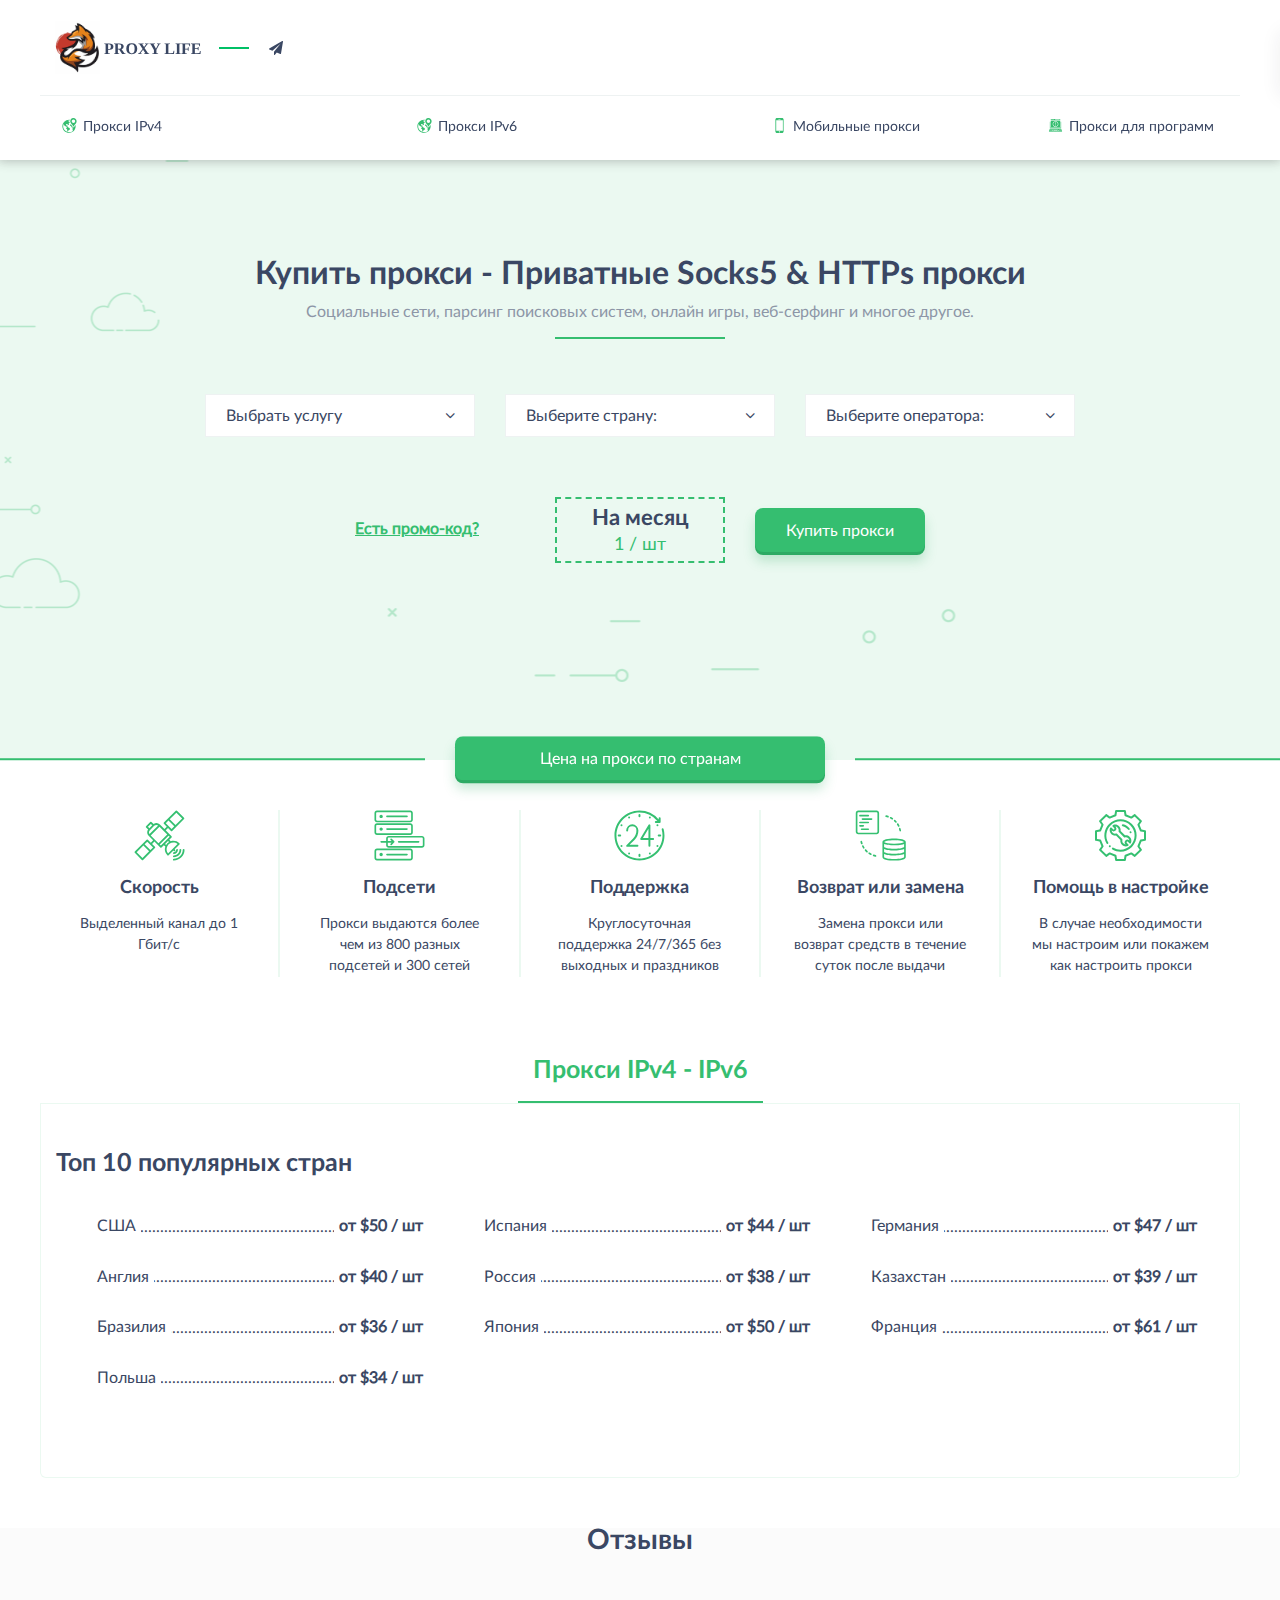
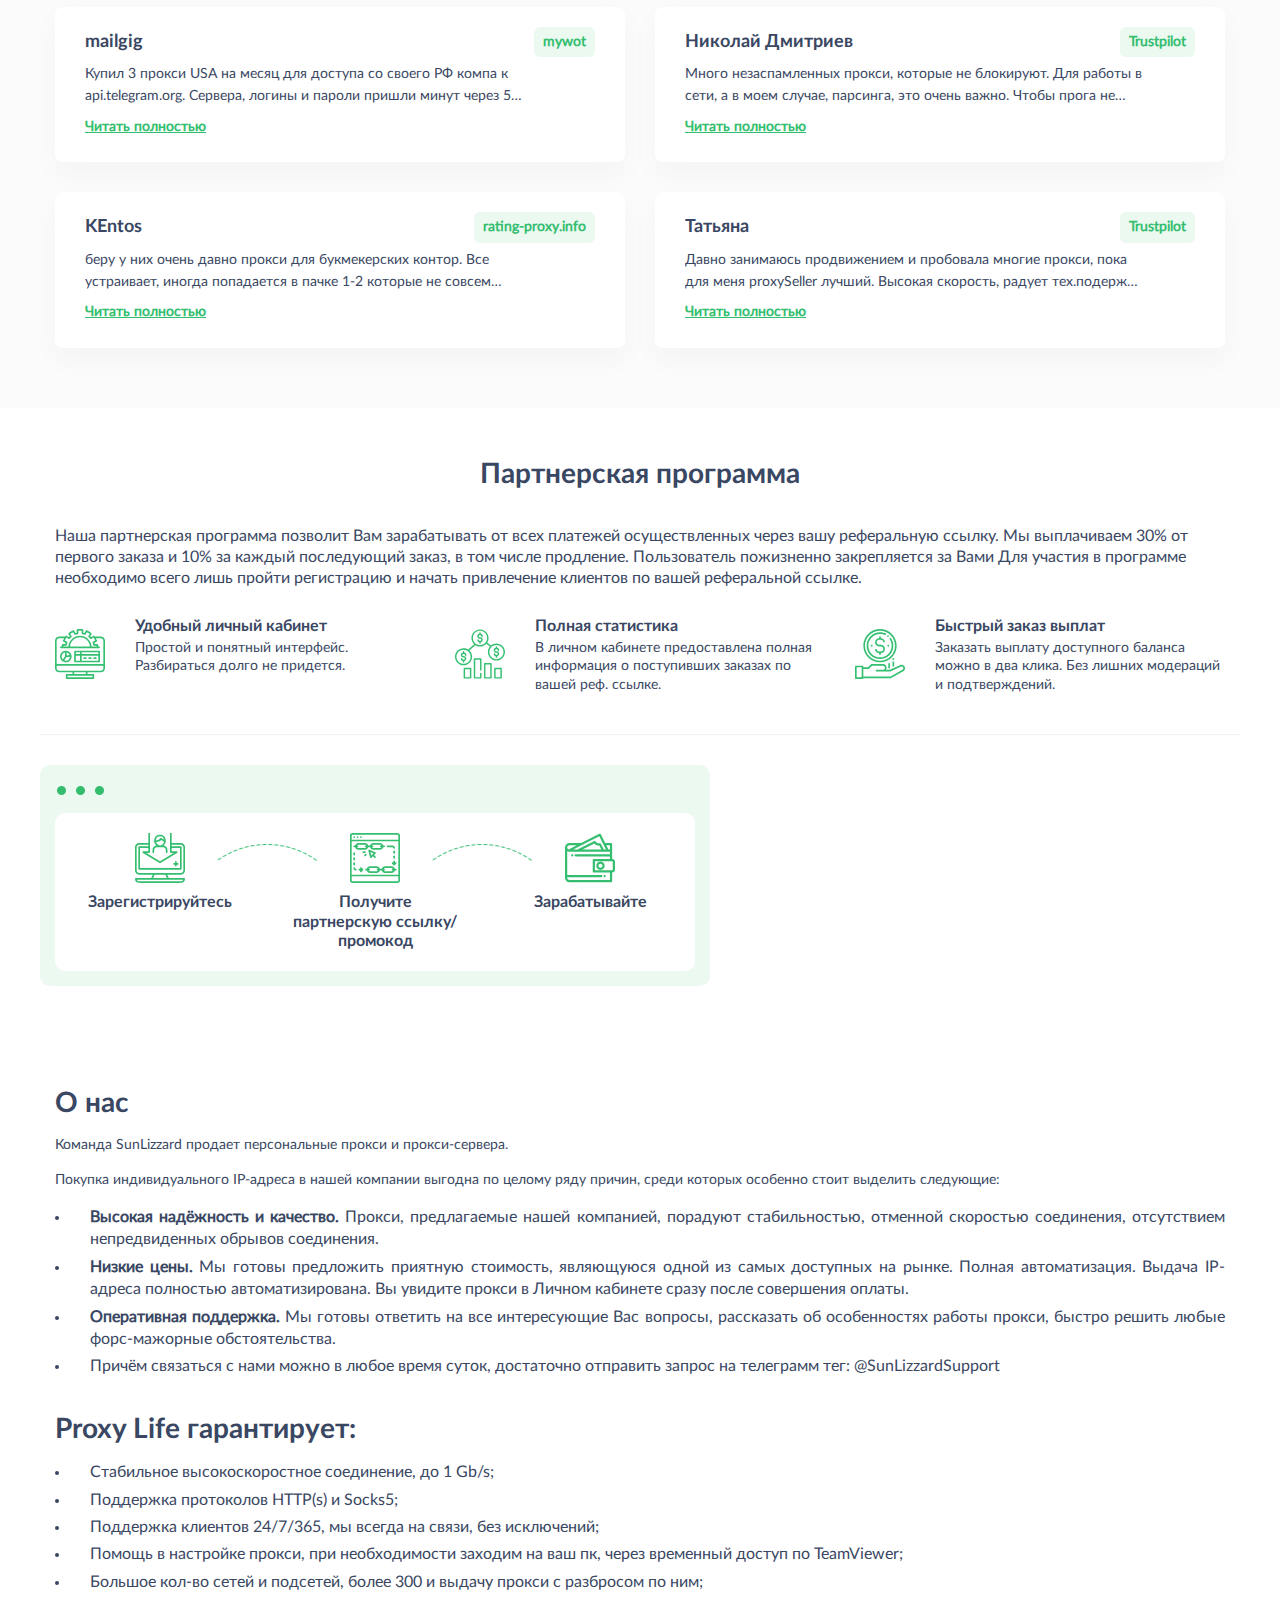
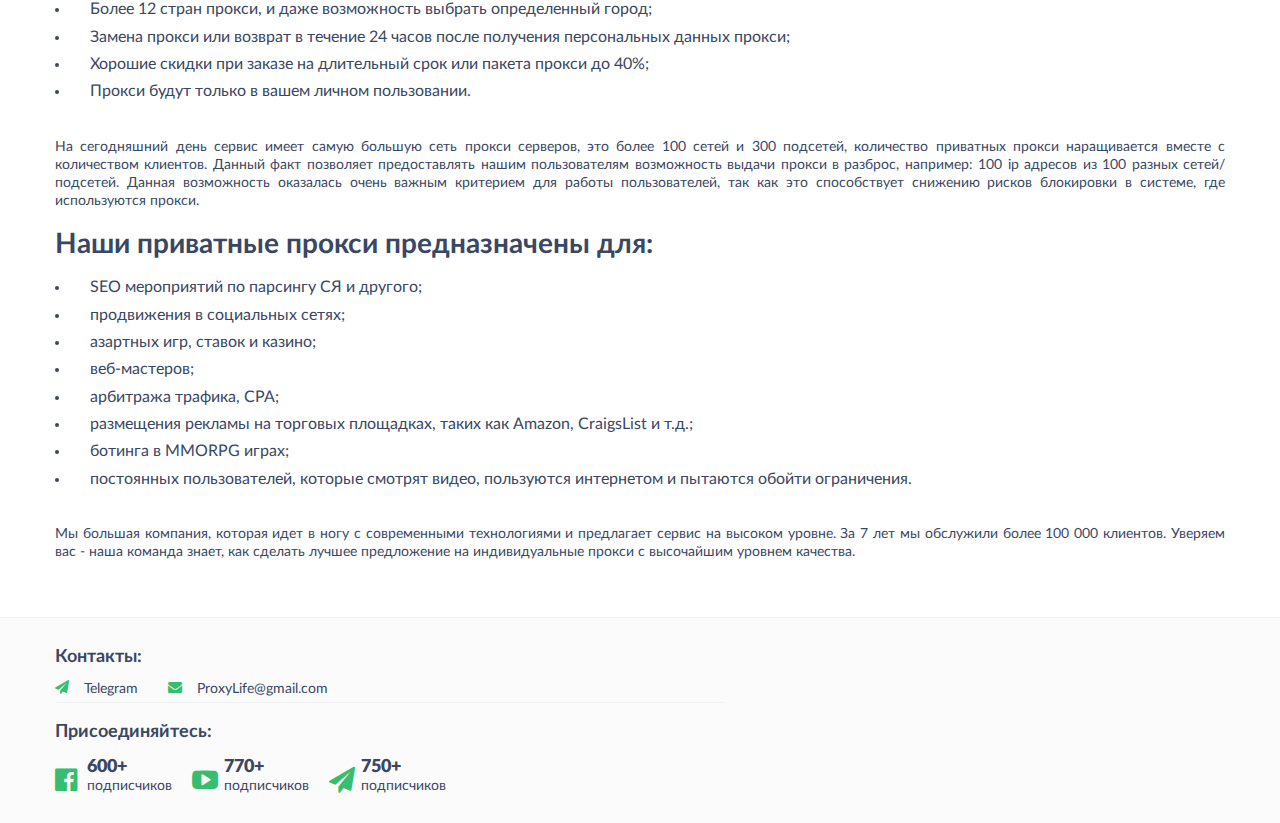
==== commit e29078b1: "about us text was formated to list style" ====
--- a/index.html
+++ b/index.html
@@ -2863,19 +2863,20 @@
                         <p>
                             Покупка индивидуального IP-адреса в нашей компании выгодна по целому ряду причин, среди которых особенно стоит выделить следующие:
                         </p>
-                        <p>
-                            <strong>Высокая надёжность и качество. </strong>Прокси, предлагаемые нашей компанией, порадуют стабильностью, отменной скоростью соединения, отсутствием непредвиденных обрывов соединения.
-                        </p>
-                        <p>
-                            <strong>Низкие цены.</strong> Мы готовы предложить приятную стоимость, являющуюся одной из самых доступных на рынке.
-                            Полная автоматизация. Выдача IP-адреса полностью автоматизирована. Вы увидите прокси в Личном кабинете сразу после совершения оплаты.
-                        </p>
-                        <p>
-                            <strong>Оперативная поддержка.</strong> Мы готовы ответить на все интересующие Вас вопросы, рассказать об особенностях работы прокси, быстро решить любые форс-мажорные обстоятельства. 
-                        </p>
-                        <p>
-                            Причём связаться с нами можно в любое время суток, достаточно отправить запрос на телеграмм тег: @SunLizzardSupport
-                        </p>
+                        <ul>
+                            <li>
+                                <strong>Высокая надёжность и качество. </strong>Прокси, предлагаемые нашей компанией, порадуют стабильностью, отменной скоростью соединения, отсутствием непредвиденных обрывов соединения.
+                            </li>
+                            <li>
+                                <strong>Низкие цены.</strong> Мы готовы предложить приятную стоимость, являющуюся одной из самых доступных на рынке.
+                                Полная автоматизация. Выдача IP-адреса полностью автоматизирована. Вы увидите прокси в Личном кабинете сразу после совершения оплаты.
+                            </li>
+                            <li>
+                                <strong>Оперативная поддержка.</strong> Мы готовы ответить на все интересующие Вас вопросы, рассказать об особенностях работы прокси, быстро решить любые форс-мажорные обстоятельства. 
+                            </li>
+                            <li>Причём связаться с нами можно в любое время суток, достаточно отправить запрос на телеграмм тег: @SunLizzardSupport
+                            </li>
+                        </ul>
                         <h2>Proxy Life гарантирует:</h2>
                         <ul>
                             <li>Стабильное высокоскоростное соединение, до 1 Gb/s;</li>
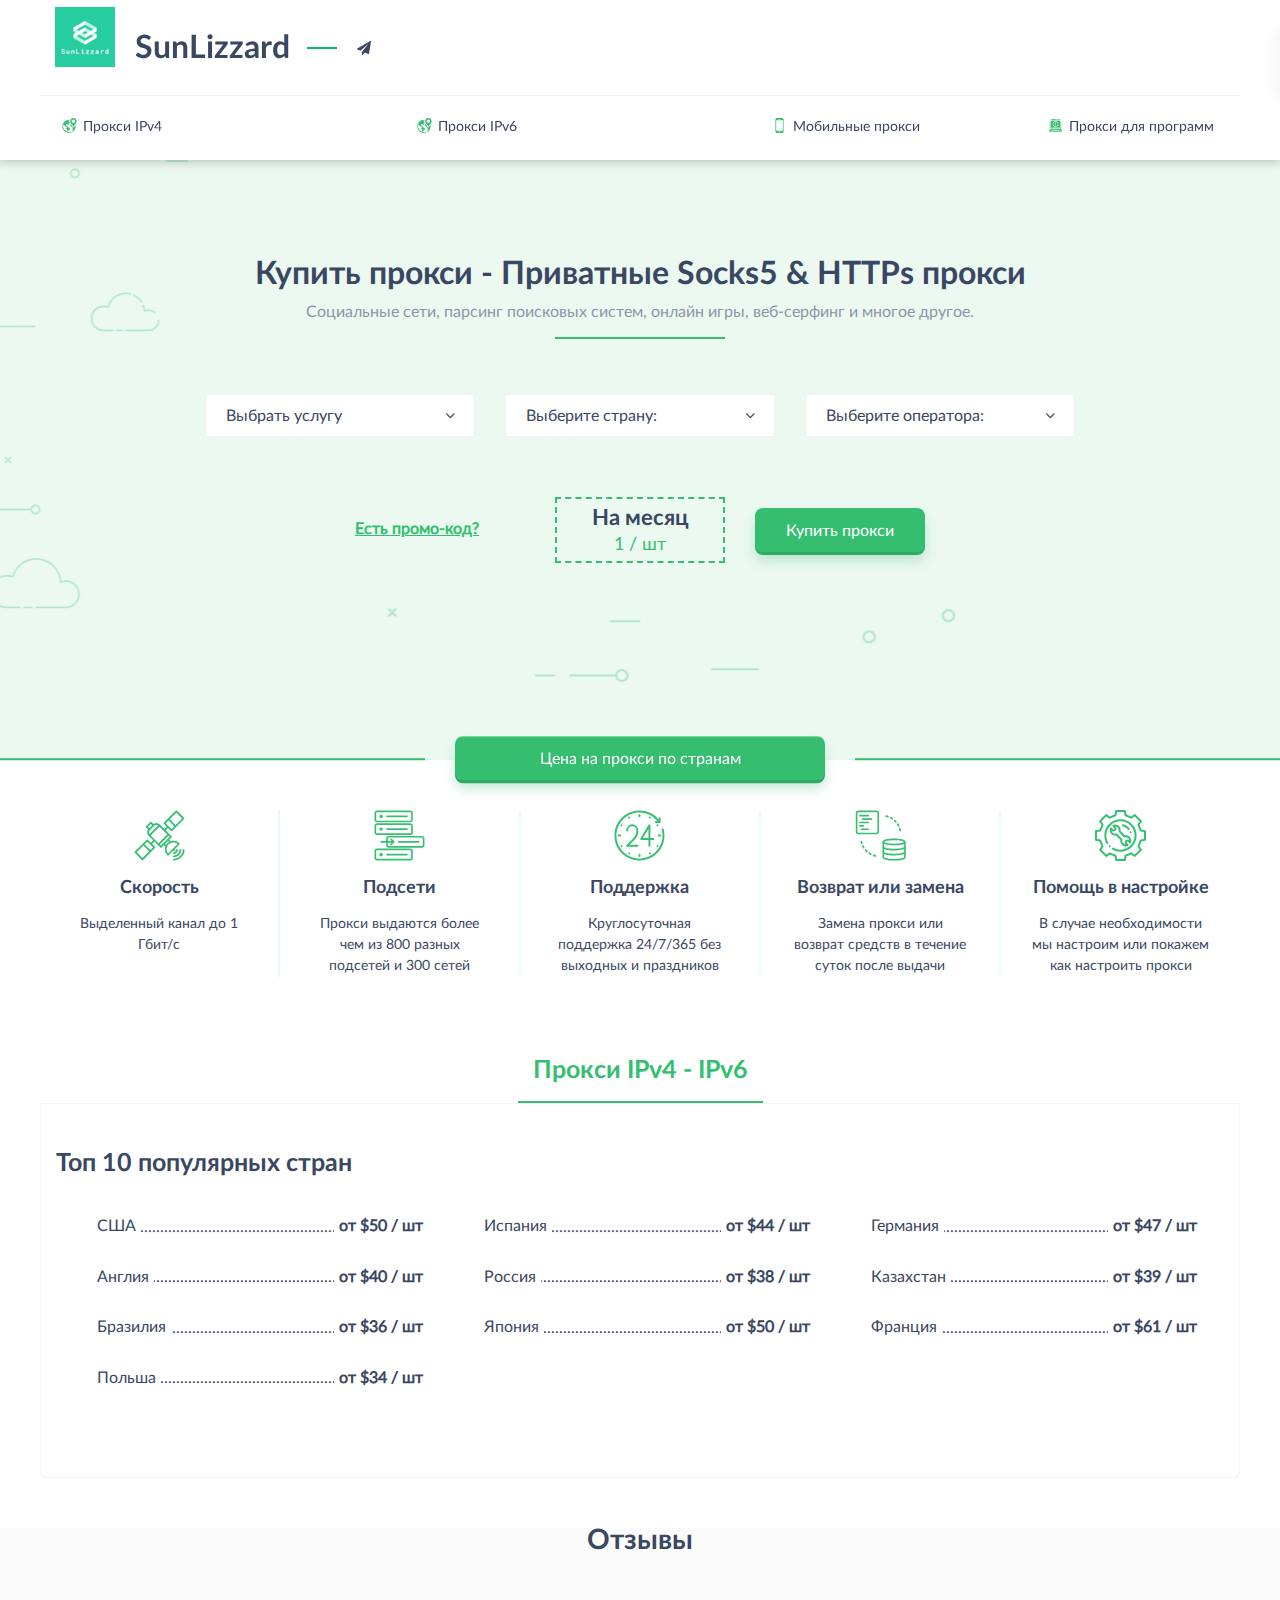
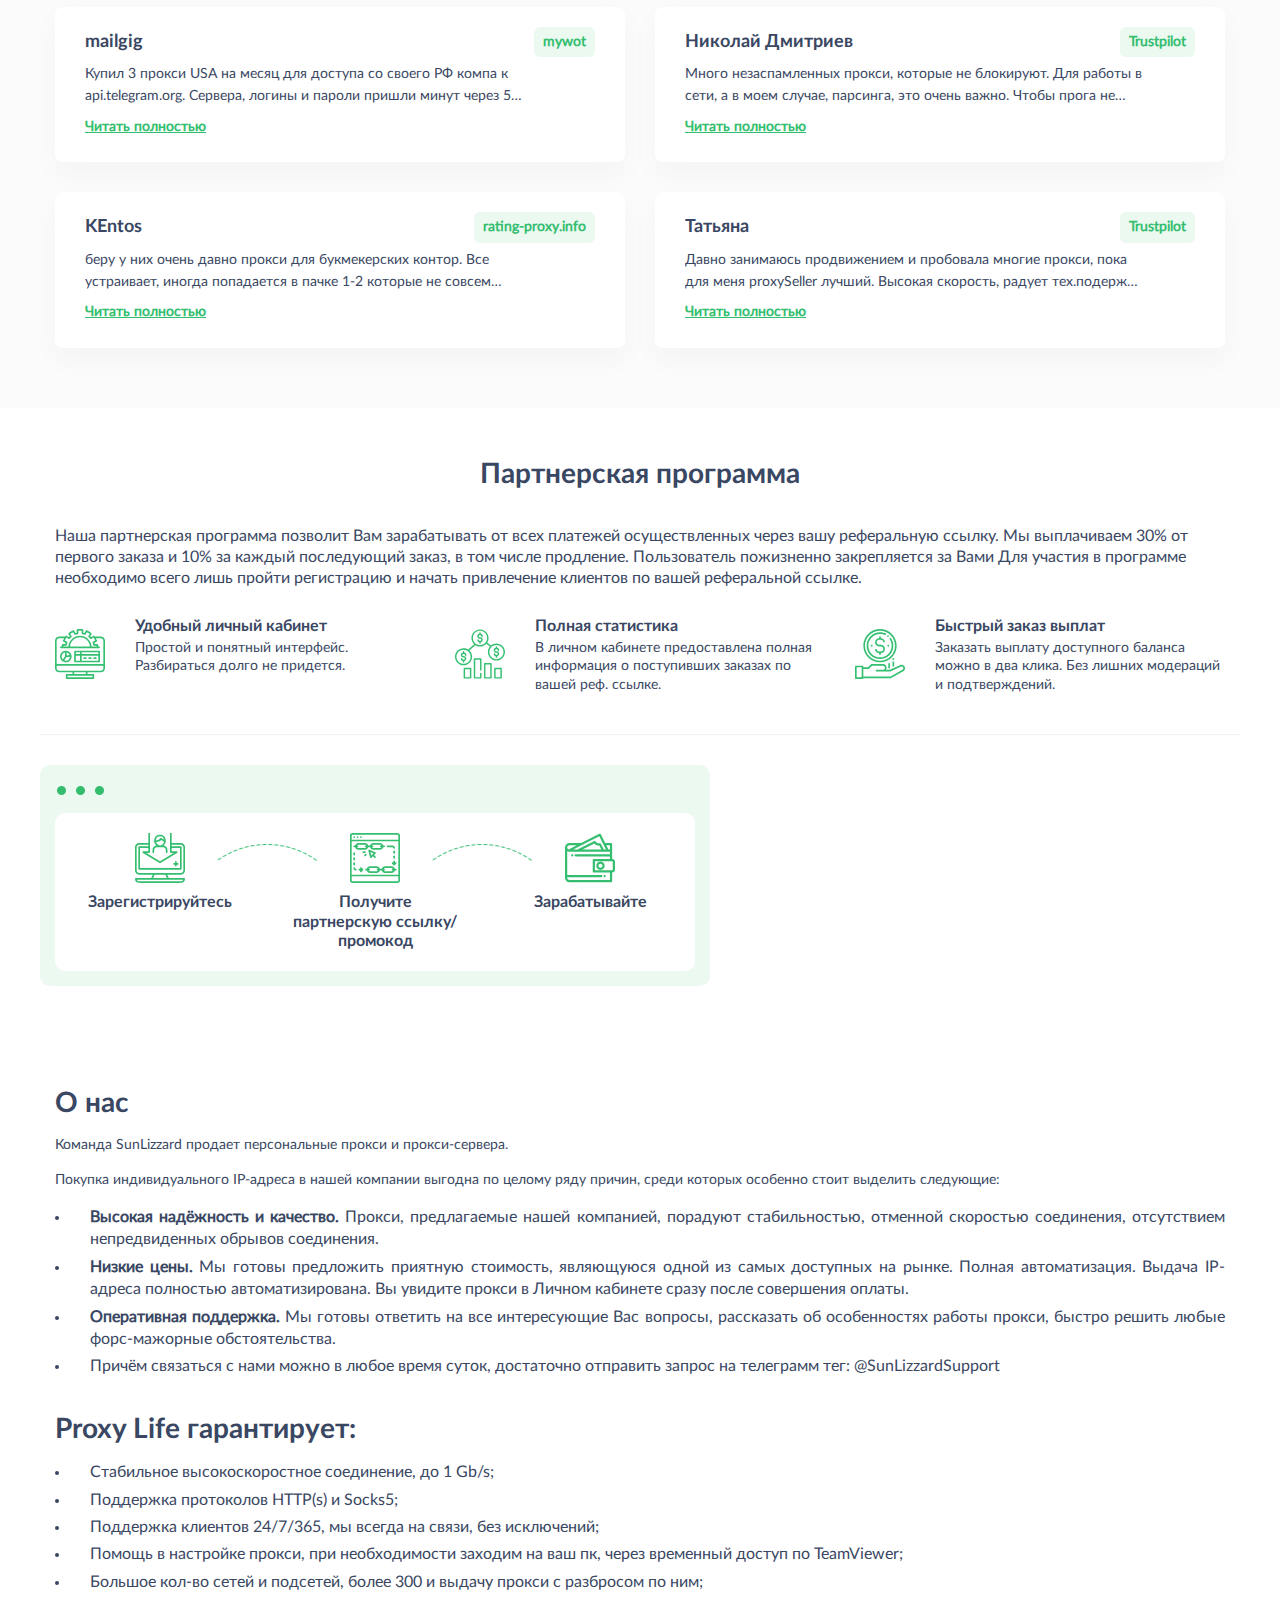
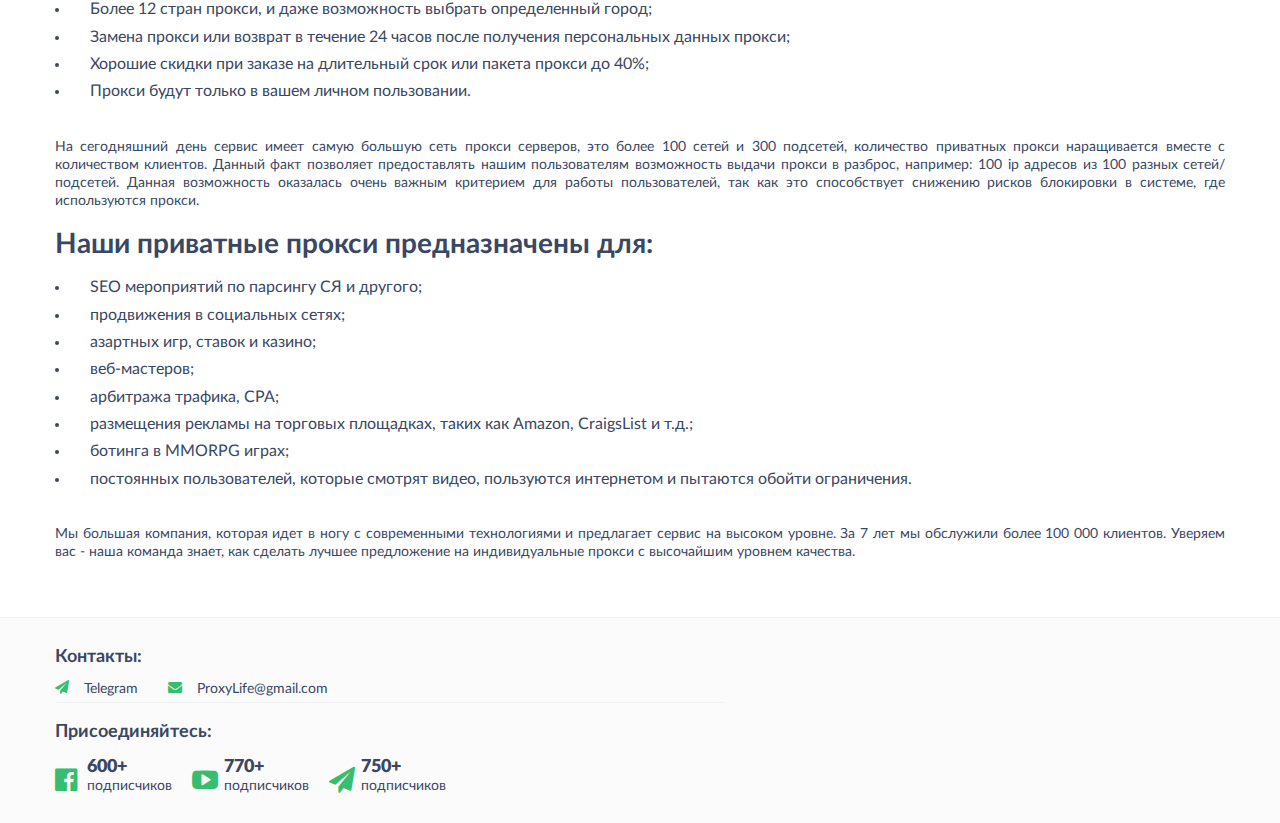
==== commit 08d28815: "logo has been changed, shop error page has been added" ====
--- a/index.html
+++ b/index.html
@@ -1736,10 +1736,11 @@
             <div class="container">
                 <div class="row header__top">
                     <div class="header_logo">
-                        <a href="index.html" class="logo">
+                        <a href="index.html" class="logo" style="display:flex; gap:20px">
                             <i>
-                                <img src="fonts/8aeade7cf73ff3e42dd17f4617ce4018.svg" alt="Прокси селлер">
+                                <img src="./poland-proxy/logo.png" alt="Прокси селлер">
                             </i>
+                            <h1> SunLizzard</h1>
                         </a>
                     </div>
                     <div class="header__social">
--- a/css/template_addbc4e4475238ae01c8bef789acd89e_v1.css
+++ b/css/template_addbc4e4475238ae01c8bef789acd89e_v1.css
@@ -8699,6 +8699,24 @@
 .FAQ-accordion-wrap > li.active > .FAQ-accordion-drop {
     display: block;
 }
+
+.sell-code{
+  margin: 0 auto;
+  border: #000 solid 3px;
+  border-radius: 5px;
+  width:calc(30%);
+  text-overflow: ellipsis;
+  white-space:nowrap;
+  overflow:hidden;
+  padding: 3px 7px;
+}
+.sell-code::before{
+  content: url(.\copy.png);
+  height:20px;
+  width:20px;
+  float: left;
+  display:block;
+}
 /* End */
 /* /local/templates/dvsproxyseller/css/fonts.min.css?16576920781130 */
 /* /local/templates/dvsproxyseller/css/main.min.css?1668064588539003 */
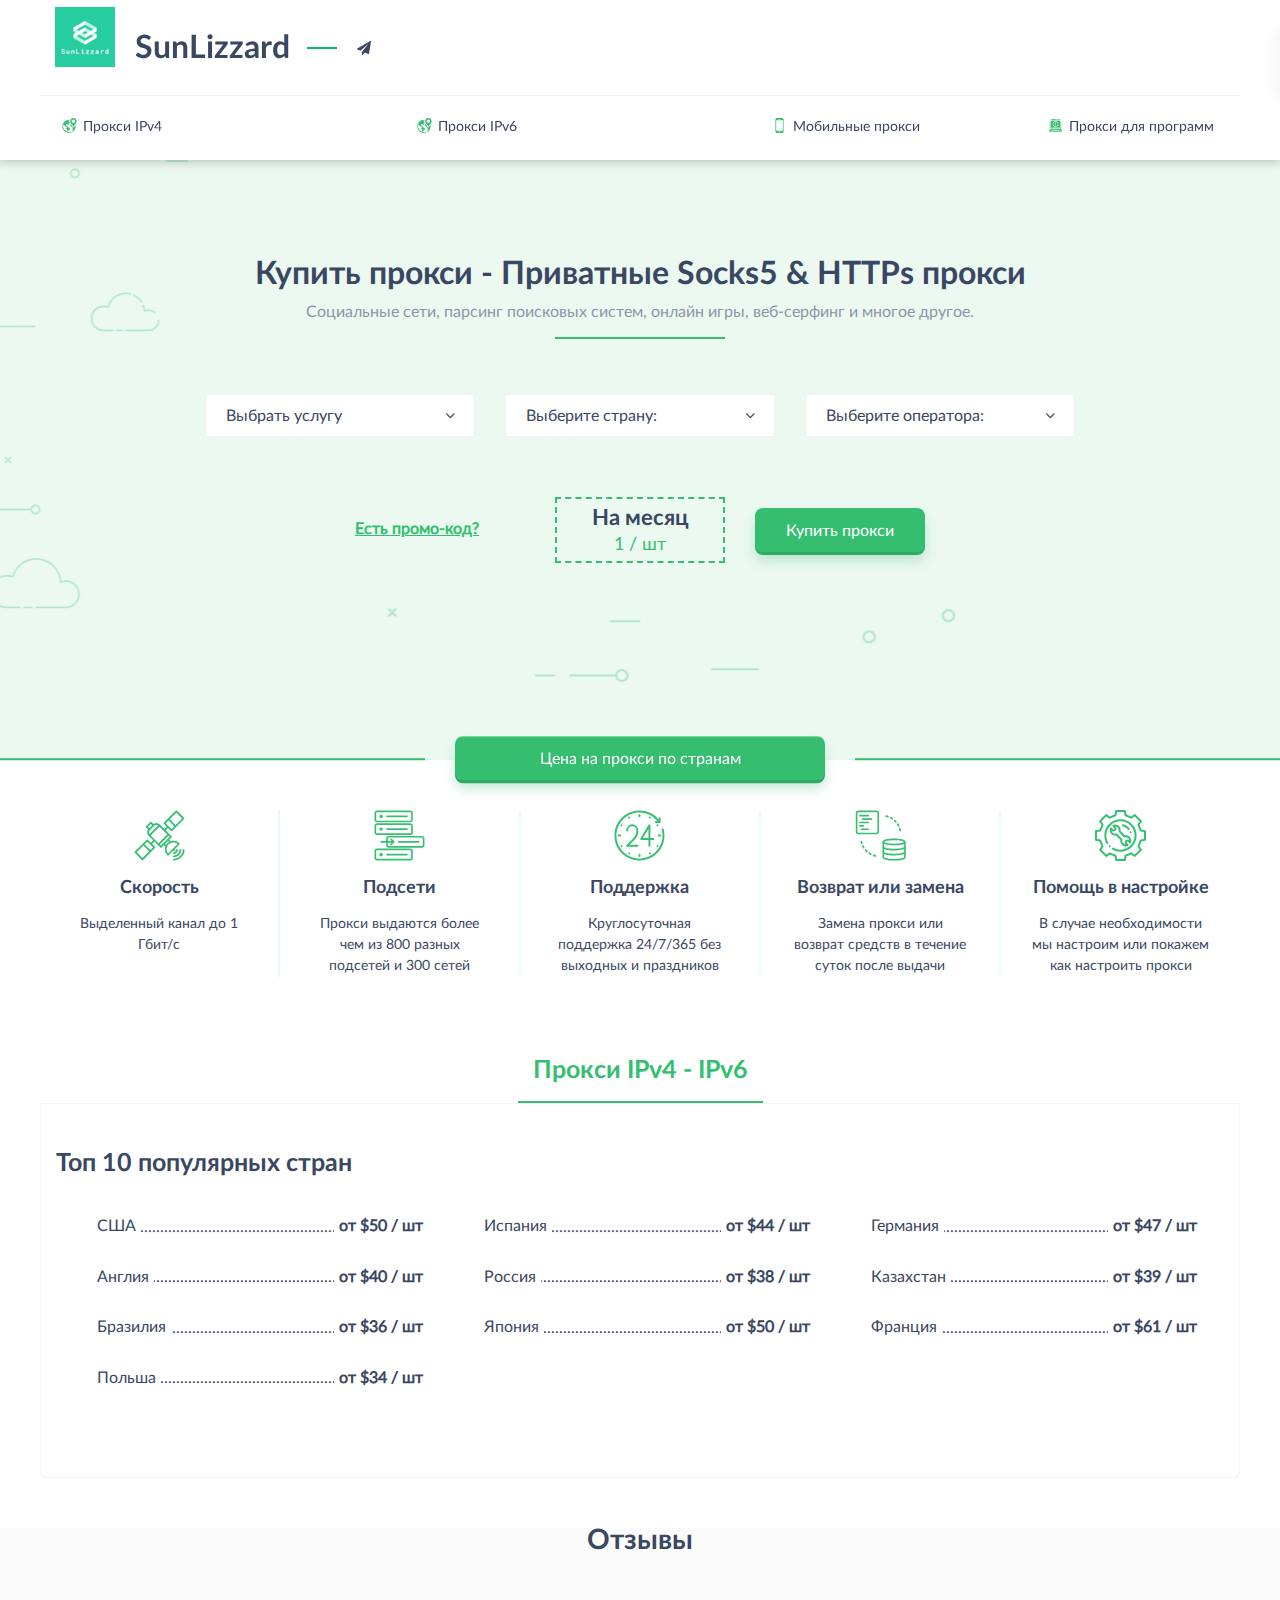
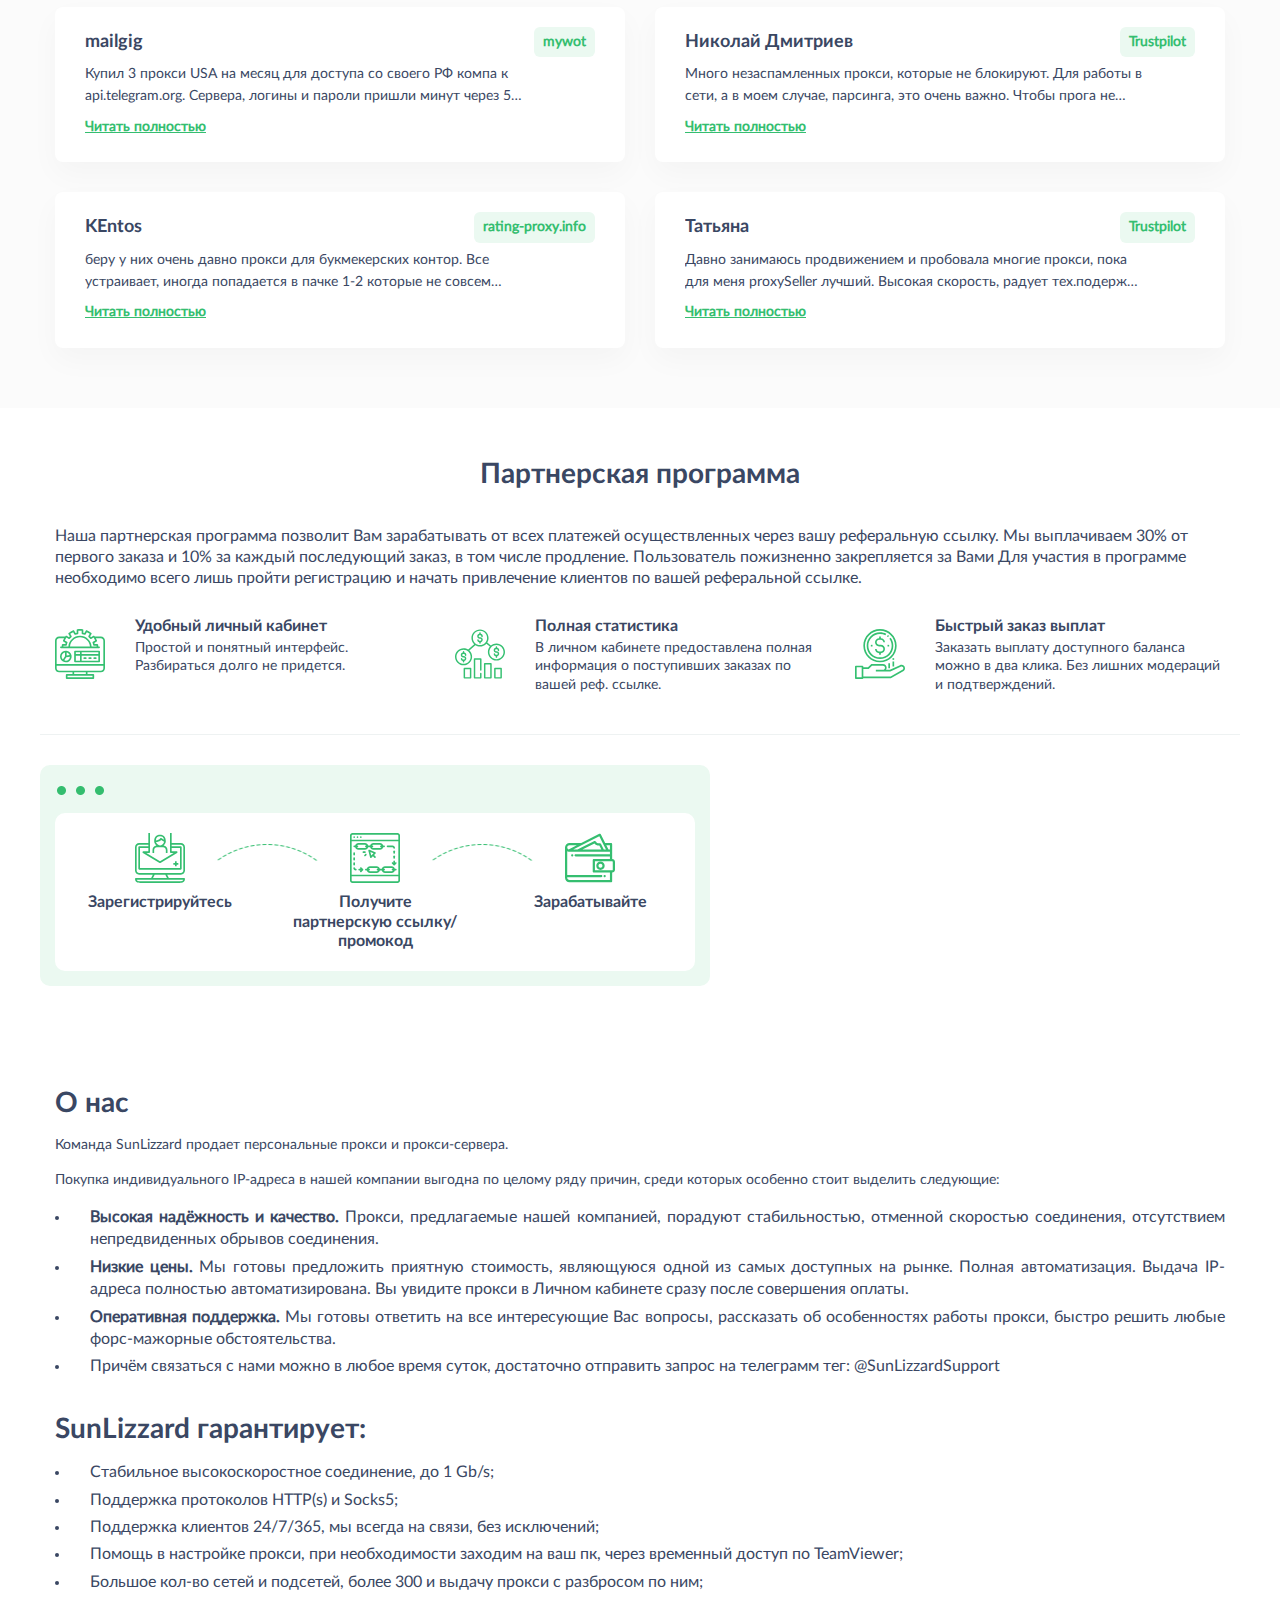
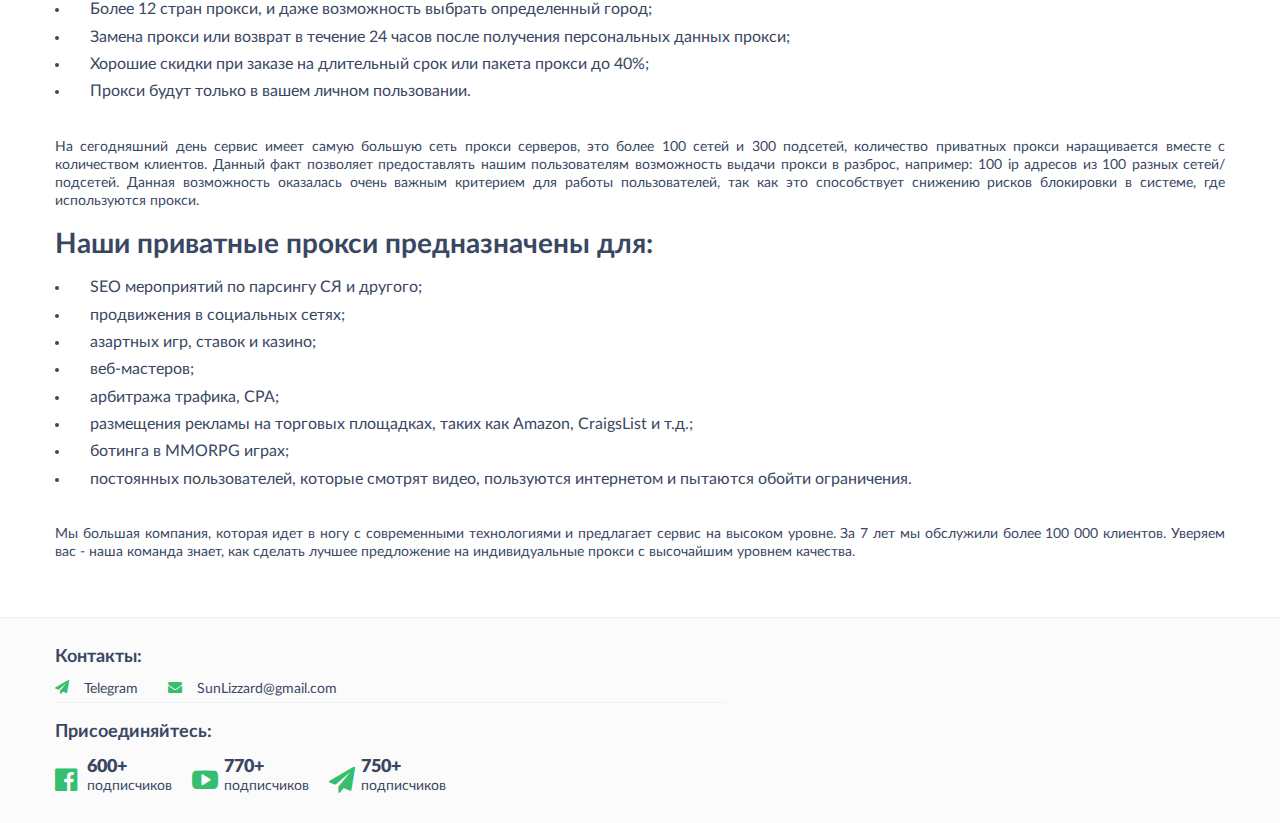
==== commit 809e4561: "qr width and form behaviour was changed(now selection is mandatory)" ====
--- a/index.html
+++ b/index.html
@@ -6,7 +6,7 @@
 <!-- Added by HTTrack --><meta http-equiv="content-type" content="text/html;charset=UTF-8" /><!-- /Added by HTTrack -->
 <head>
     <meta charset="UTF-8" />
-    <title>Proxy Life</title>
+    <title>SunLizzard</title>
     <!-- Bootstrap v3.3.4 Grid Styles -->
     <style>
         html {
@@ -157,7 +157,6 @@
 
         button,
         html input[type=button],
-        input[type=reset],
         input[type=submit] {
             -webkit-appearance: button;
             cursor: pointer
@@ -1631,7 +1630,8 @@
     <!-- Load CSS, CSS Localstorage & WebFonts Main Function -->
     <meta name="robots" content="index, follow">
     <meta name="keywords" content="прокси">
-    <meta name="description" content="Компания Proxy Life предлагает возможность купить прокси для ваших целей. Приватные прокси не имеют ограничений по трафику и поддерживает канал скорости 1 Гбит / с, подключение по протоколам Socks5 и HTTP(s), а также возможность аутентификации по лог">
+    <meta name="description" content="Команда SunLizzard продает персональные прокси и прокси-сервера.
+Покупка индивидуального IP-адреса в нашей компании выгодна по целому ряду причин, среди которых особенно стоит выделить следующие:">
     <script async src="../www.googletagmanager.com/gtm2fe1.js?id=GTM-NR4FPRX"></script>
     <script type="text/javascript" data-skip-moving="true">
         (function(w, d, n) {
@@ -1748,7 +1748,7 @@
                         </div>
                         <div class="header__social-items">
 
-                            <div id="bx_3218110189_1642" class="header__social-item"><a href="https://t.me/proxylife_support" target="_blank"><i><i class="fa fa-paper-plane"></i></i></a></div>
+                            <div id="bx_3218110189_1642" class="header__social-item"><a href="https://t.me/sunlizzardsupport" target="_blank"><i><i class="fa fa-paper-plane"></i></i></a></div>
                         </div>
                     </div>
                     <div class="header_nav_wrap">
@@ -2044,7 +2044,7 @@
                                     <li data-value="15">Прокси IPv6</li>
                                     <li data-value="15">Мобильные прокси</li>
                                 </ul>
-                                <input type="hidden" name="section" value>
+                                <input type="hidden" name="section" value class="selectedItem">
                             </div>
                         </div>
                         <div class="header_select-item bound-pair-select header_select-country">
@@ -2253,7 +2253,7 @@
                                         Румыния
                                     </li>
                                 </ul>
-                                <input type="hidden" name="element">
+                                <input type="hidden" name="element" class="selectedItem">
                             </div>
                         </div>
                         <div class="header_select-item bound-pair-select header_select-months">
@@ -2290,7 +2290,7 @@
                                     <li data-value="9m" data-section="15">Ben</li>
                                     <li data-value="12m" data-section="15">Simpel</li>
                                 </ul>
-                                <input type="hidden" name="days">
+                                <input type="hidden" name="days" class="selectedItem">
                             </div>
                         </div>
    
@@ -2310,7 +2310,13 @@
                             </div>
                         </div>
                         <div class="col-md-3 col-lg-2 header_bottom_item"> 
-                           <a href="poland-proxy/shop.html" class="main_btn dvs-show-modal-order">Купить прокси</a></div> 
+                           <button class="main_btn dvs-show-modal-order"
+                           onclick="
+                           var selectedItems = document.getElementsByClassName('selectedItem');
+                           if((selectedItems[0].value=='')||(selectedItems[1].value=='')||(selectedItems[2].value=='')) {return;}
+                           else {window.location.href = './poland-proxy/shop.html';}
+                           "
+                           >Купить прокси</button></div> 
                         <div class="col-md-4 col-lg-3 header_bottom_item dvs_hide dvs_diff">
                             
                                 <p>Возьмите еще <span>X</span> IP, и это будет дешевле на <b>XXX X</b></p>
@@ -2878,7 +2884,7 @@
                             <li>Причём связаться с нами можно в любое время суток, достаточно отправить запрос на телеграмм тег: @SunLizzardSupport
                             </li>
                         </ul>
-                        <h2>Proxy Life гарантирует:</h2>
+                        <h2>SunLizzard гарантирует:</h2>
                         <ul>
                             <li>Стабильное высокоскоростное соединение, до 1 Gb/s;</li>
                             <li>Поддержка протоколов HTTP(s) и Socks5;</li>
@@ -2927,7 +2933,7 @@
                                         <li id="bx_1454625752_1450">
                                             <div class="contact_i">
                                                 <i class="fa fa-paper-plane"></i>
-                                                <a href="https://t.me/proxylife_support" target="_blank">
+                                                <a href="https://t.me/sunlizzardsupport" target="_blank">
                                                     Telegram </a>
                                             </div>
                                         </li>
@@ -2935,7 +2941,7 @@
                                             <div class="contact_i">
                                                 <i class="fa fa-envelope"></i>
                                                 <a>
-                                                    <span class="">ProxyLife@gmail.com</span> </a>
+                                                    <span class="">SunLizzard@gmail.com</span> </a>
                                             </div>
                                         </li>
                                     </ul>
